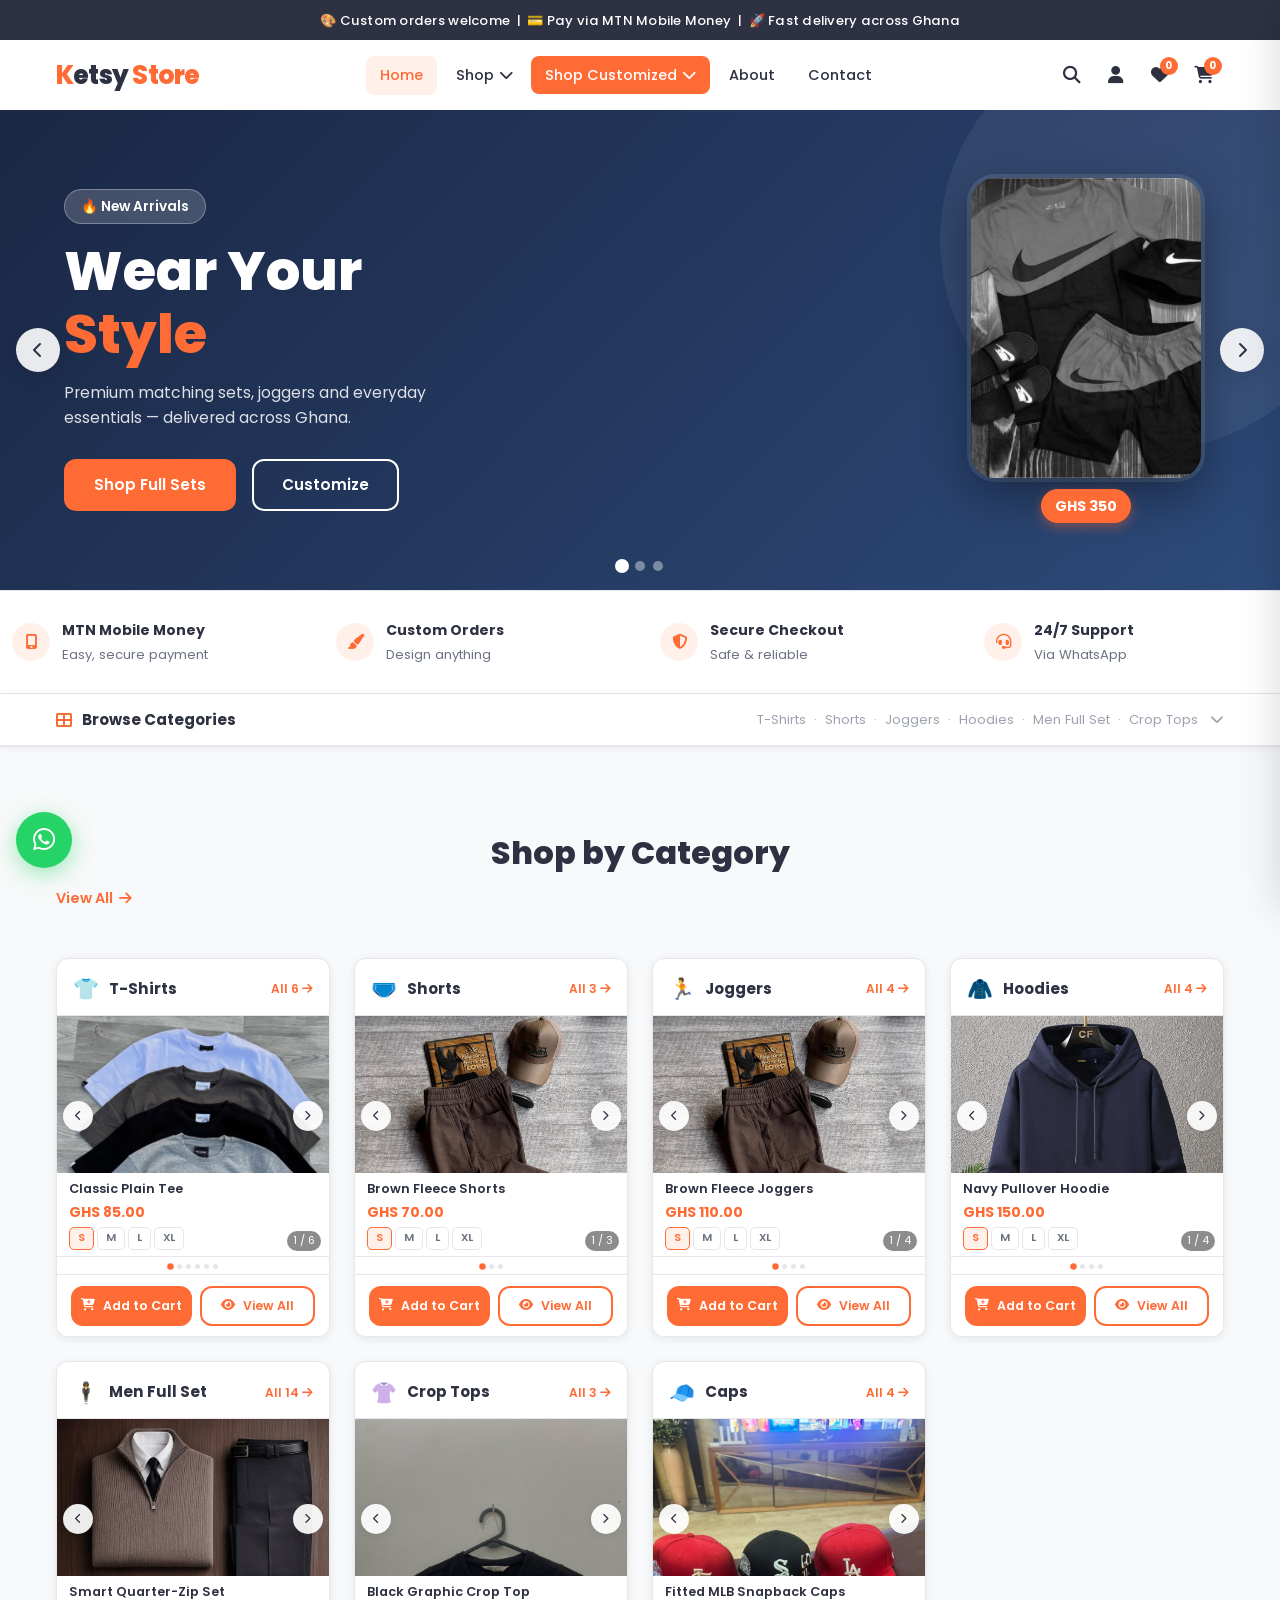
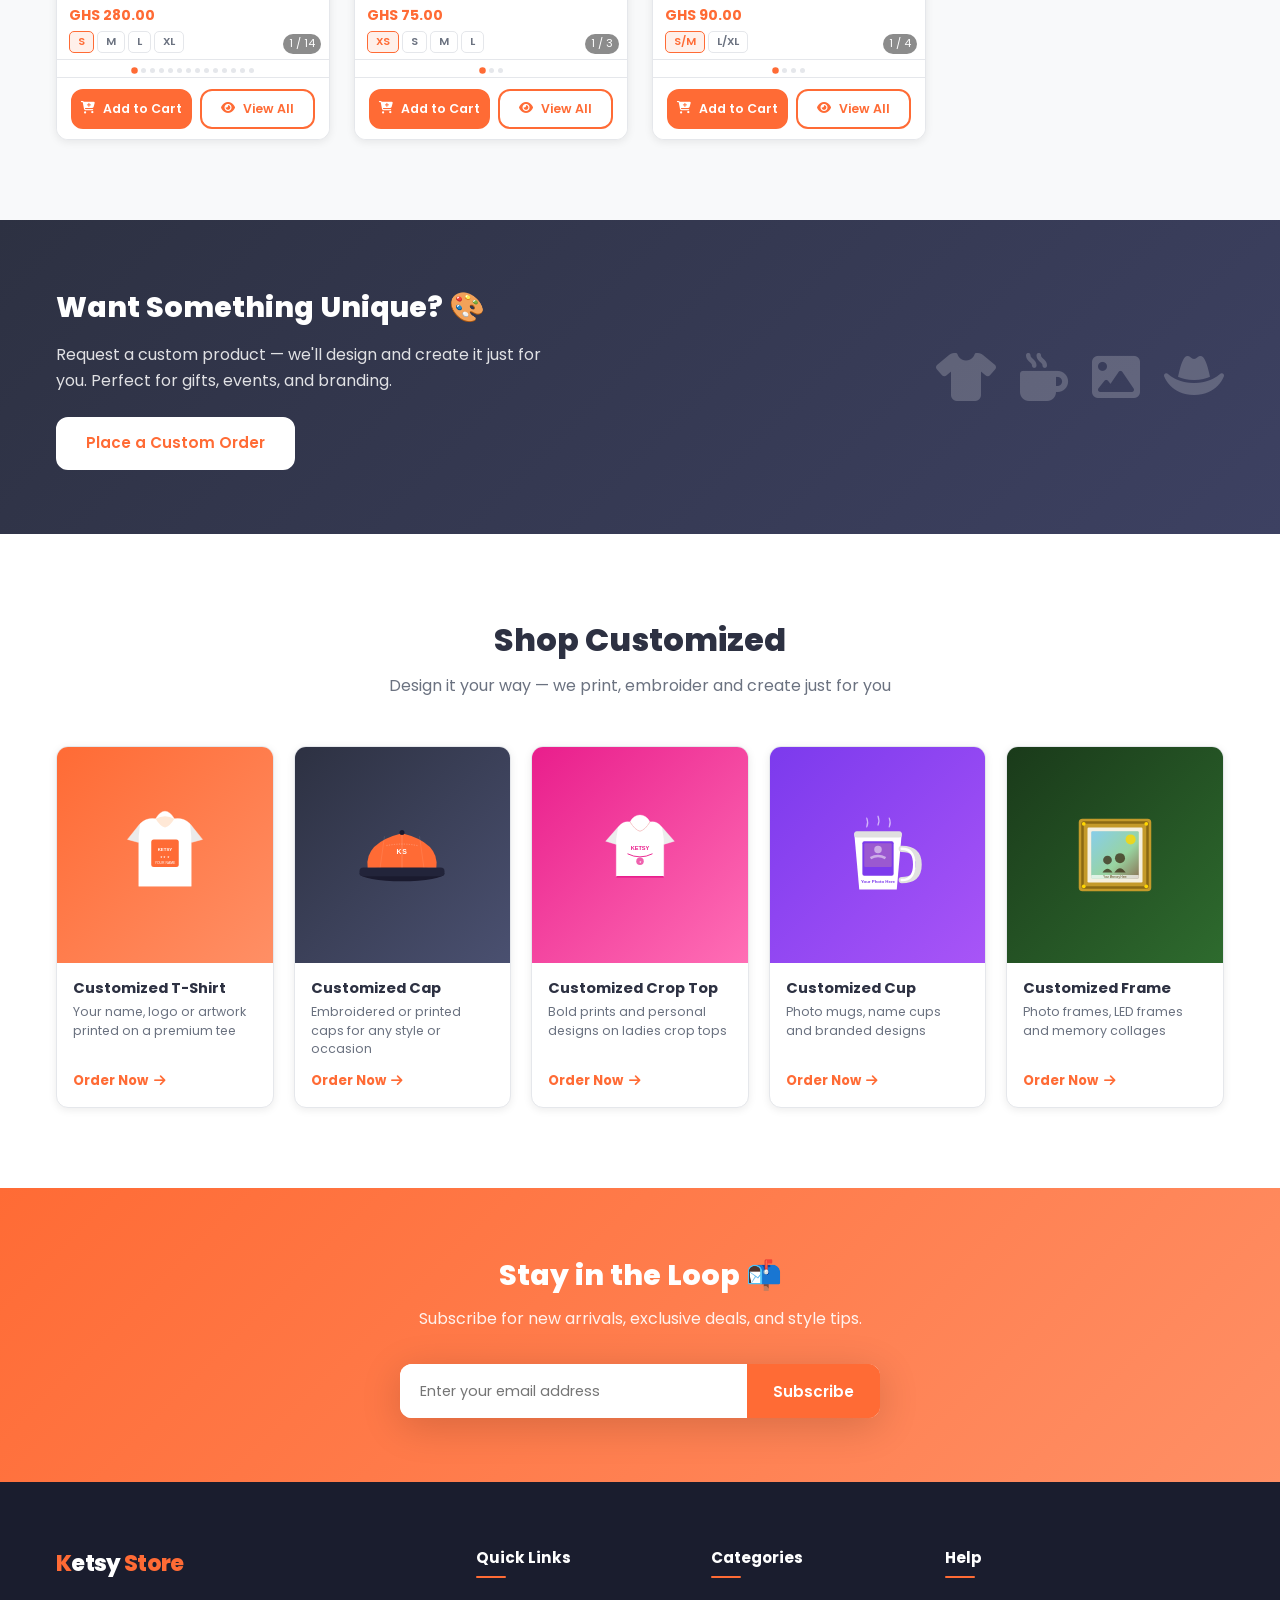
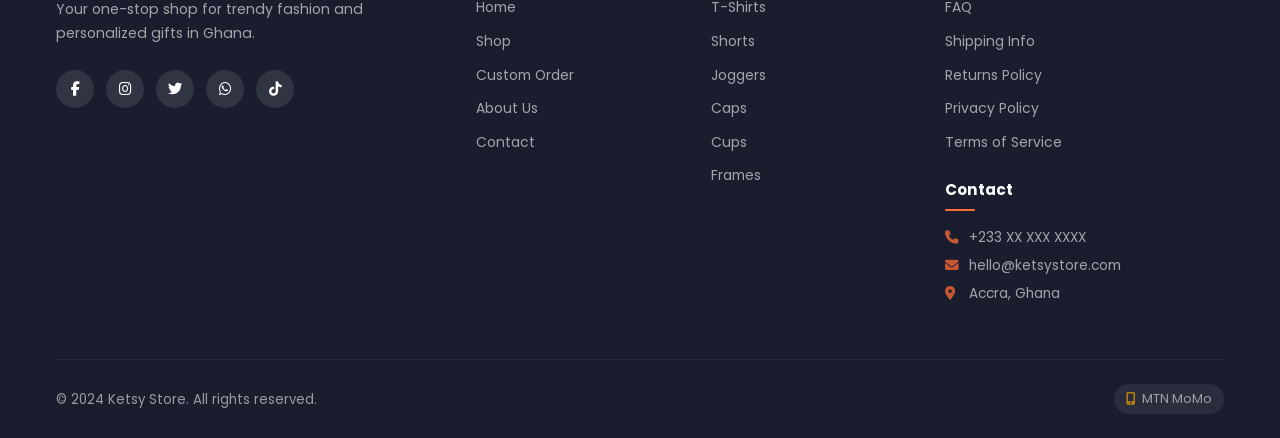
==== index.html @ e9edc2f5 "Update: new hero layout, category swipe showcases, Shop Customized nav, SVG product visuals" ====
<!DOCTYPE html>
<html lang="en">
<head>
  <meta charset="UTF-8" />
  <meta name="viewport" content="width=device-width, initial-scale=1.0, viewport-fit=cover"/>
  <meta name="theme-color" content="#FF6B35"/>
  <title>Ketsy Store – Fashion & Custom Gifts in Ghana</title>
  <meta name="description" content="Shop the latest t-shirts, joggers, shorts, hoodies, caps, cups, ladies crop tops and customized frames. Pay with Mobile Money. Fast delivery across Ghana."/>
  <meta name="keywords" content="Ketsy Store, Ghana fashion, custom t-shirts Ghana, joggers, hoodies, caps, custom mugs, custom frames, mobile money shopping"/>

  <!-- Open Graph / social -->
  <meta property="og:title" content="Ketsy Store – Fashion & Custom Gifts"/>
  <meta property="og:description" content="Trendy fashion and personalized gifts in Ghana. Pay with Mobile Money."/>
  <meta property="og:type" content="website"/>
  <meta property="og:image" content="images/fullset/fullset-9.jpg"/>
  <meta name="twitter:card" content="summary_large_image"/>

  <link rel="icon" type="image/png" href="images/tshirts/tshirt-1.jpg"/>
  <link rel="apple-touch-icon" href="images/tshirts/tshirt-1.jpg"/>

  <link rel="preconnect" href="https://fonts.googleapis.com"/>
  <link rel="preconnect" href="https://fonts.gstatic.com" crossorigin/>
  <link rel="preconnect" href="https://cdnjs.cloudflare.com"/>

  <link rel="stylesheet" href="css/style.css"/>
  <link rel="stylesheet" href="https://cdnjs.cloudflare.com/ajax/libs/font-awesome/6.5.0/css/all.min.css"/>
  <link href="https://fonts.googleapis.com/css2?family=Poppins:wght@300;400;500;600;700;800&display=swap" rel="stylesheet"/>

  <!-- Structured data for SEO -->
  <script type="application/ld+json">
  {
    "@context": "https://schema.org",
    "@type": "Store",
    "name": "Ketsy Store",
    "description": "Fashion & custom gifts in Ghana",
    "paymentAccepted": ["Mobile Money", "MTN MoMo"],
    "areaServed": "Ghana"
  }
  </script>
</head>
<body>

<!-- ===== ANNOUNCEMENT BAR ===== -->
<div class="announcement-bar">🎨 Custom orders welcome &nbsp;|&nbsp; 💳 Pay via MTN Mobile Money &nbsp;|&nbsp; 🚀 Fast delivery across Ghana</div>

<!-- ===== HEADER / NAVBAR ===== -->
<header class="header" id="header">
  <div class="container">
    <a href="index.html" class="logo">
      <span class="logo-k">K</span>etsy <span class="logo-store">Store</span>
    </a>

    <nav class="nav" id="nav">
      <ul class="nav-list">
        <li><a href="index.html" class="nav-link active">Home</a></li>
        <li class="dropdown">
          <a href="shop.html" class="nav-link">Shop <i class="fas fa-chevron-down"></i></a>
          <ul class="dropdown-menu">
            <li><a href="shop.html?cat=tshirts">T-Shirts</a></li>
            <li><a href="shop.html?cat=shorts">Shorts</a></li>
            <li><a href="shop.html?cat=joggers">Joggers</a></li>
            <li><a href="shop.html?cat=hoodies">Hoodies</a></li>
            <li><a href="shop.html?cat=fullset">Men Full Set</a></li>
            <li><a href="shop.html?cat=croptops">Crop Tops</a></li>
          </ul>
        </li>
        <li class="dropdown">
          <a href="custom-order.html" class="nav-link">Shop Customized <i class="fas fa-chevron-down"></i></a>
          <ul class="dropdown-menu">
            <li><a href="custom-order.html?type=tshirt">🎨 Customized T-Shirt</a></li>
            <li><a href="custom-order.html?type=croptop">🎨 Customized Crop Top</a></li>
            <li><a href="custom-order.html?type=cap">🎨 Customized Cap</a></li>
            <li><a href="custom-order.html?type=cup">🎨 Customized Cup</a></li>
            <li><a href="custom-order.html?type=frame">🎨 Customized Frame</a></li>
          </ul>
        </li>
        <li><a href="about.html" class="nav-link">About</a></li>
        <li><a href="contact.html" class="nav-link">Contact</a></li>
      </ul>
    </nav>

    <div class="header-actions">
      <a href="search.html" class="icon-btn" title="Search"><i class="fas fa-search"></i></a>
      <a href="account.html" class="icon-btn" title="Account"><i class="fas fa-user"></i></a>
      <a href="wishlist.html" class="icon-btn" title="Wishlist"><i class="fas fa-heart"></i><span class="badge" id="wishlist-count">0</span></a>
      <button class="icon-btn cart-btn" id="cart-toggle" title="Cart">
        <i class="fas fa-shopping-cart"></i><span class="badge" id="cart-count">0</span>
      </button>
      <button class="hamburger" id="hamburger" aria-label="Toggle menu">
        <span></span><span></span><span></span>
      </button>
    </div>
  </div>
</header>

<!-- ===== CART SIDEBAR ===== -->
<div class="cart-overlay" id="cart-overlay"></div>
<aside class="cart-sidebar" id="cart-sidebar">
  <div class="cart-header">
    <h3><i class="fas fa-shopping-cart"></i> Your Cart</h3>
    <button id="cart-close" class="cart-close"><i class="fas fa-times"></i></button>
  </div>
  <div class="cart-items" id="cart-items">
    <div class="cart-empty"><i class="fas fa-shopping-bag"></i><p>Your cart is empty</p></div>
  </div>
  <div class="cart-footer" id="cart-footer" style="display:none">
    <div class="cart-total">
      <span>Subtotal:</span>
      <span id="cart-total">GHS 0.00</span>
    </div>
    <a href="checkout.html" class="btn btn-primary btn-block">Proceed to Checkout</a>
    <a href="shop.html" class="btn btn-outline btn-block">Continue Shopping</a>
  </div>
</aside>

<!-- ===== HERO SECTION (split-layout carousel) ===== -->
<section class="hero-v2">
  <div class="hero-v2-slides" id="hero-slides">

    <!-- Slide 1: Men's Full Set -->
    <div class="hero-v2-slide active" style="--hero-bg1:#1A2744;--hero-bg2:#2D4A7A;">
      <div class="hero-v2-bg"></div>
      <div class="container hero-v2-inner">
        <div class="hero-v2-text">
          <span class="hero-tag">🔥 New Arrivals</span>
          <h1>Wear Your<br><span>Style</span></h1>
          <p>Premium matching sets, joggers and everyday essentials — delivered across Ghana.</p>
          <div class="hero-btns">
            <a href="shop.html?cat=fullset" class="btn btn-primary">Shop Full Sets</a>
            <a href="custom-order.html" class="btn btn-outline-white">Customize</a>
          </div>
        </div>
        <div class="hero-v2-img-wrap">
          <div class="hero-v2-img-frame">
            <img src="images/fullset/fullset-9.jpg" alt="Nike Sport Set" loading="eager">
          </div>
          <div class="hero-v2-img-badge">GHS 350</div>
        </div>
      </div>
    </div>

    <!-- Slide 2: Ladies Crop Top -->
    <div class="hero-v2-slide" style="--hero-bg1:#6B1A4A;--hero-bg2:#A0275E;">
      <div class="hero-v2-bg"></div>
      <div class="container hero-v2-inner">
        <div class="hero-v2-text">
          <span class="hero-tag">💖 For The Ladies</span>
          <h1>Bold, Bright &amp;<br><span>Beautiful</span></h1>
          <p>Fresh crop tops, vibrant prints — designed to stand out.</p>
          <div class="hero-btns">
            <a href="shop.html?cat=croptops" class="btn btn-primary">Shop Crop Tops</a>
            <a href="custom-order.html?type=croptop" class="btn btn-outline-white">Custom Design</a>
          </div>
        </div>
        <div class="hero-v2-img-wrap">
          <div class="hero-v2-img-frame">
            <img src="images/croptops/croptop-3.jpg" alt="Pink Crop Top" loading="lazy">
          </div>
          <div class="hero-v2-img-badge">GHS 72</div>
        </div>
      </div>
    </div>

    <!-- Slide 3: Hoodie -->
    <div class="hero-v2-slide" style="--hero-bg1:#1A3A1A;--hero-bg2:#2E5E2E;">
      <div class="hero-v2-bg"></div>
      <div class="container hero-v2-inner">
        <div class="hero-v2-text">
          <span class="hero-tag">🧥 Premium Hoodies</span>
          <h1>Hoodies That<br><span>Hit Different</span></h1>
          <p>Premium fleece hoodies — warm, stylish and perfect for every occasion.</p>
          <div class="hero-btns">
            <a href="shop.html?cat=hoodies" class="btn btn-primary">Shop Hoodies</a>
            <a href="shop.html" class="btn btn-outline-white">Browse All</a>
          </div>
        </div>
        <div class="hero-v2-img-wrap">
          <div class="hero-v2-img-frame">
            <img src="images/hoodies/hoodie-1.jpg" alt="Navy Hoodie" loading="lazy">
          </div>
          <div class="hero-v2-img-badge">GHS 150</div>
        </div>
      </div>
    </div>

  </div>

  <button class="hero-arrow prev" id="hero-prev" aria-label="Previous slide"><i class="fas fa-chevron-left"></i></button>
  <button class="hero-arrow next" id="hero-next" aria-label="Next slide"><i class="fas fa-chevron-right"></i></button>
  <div class="hero-dots" id="hero-dots">
    <span class="dot active" data-slide="0"></span>
    <span class="dot" data-slide="1"></span>
    <span class="dot" data-slide="2"></span>
  </div>
</section>

<!-- ===== TRUST / SHIPPING BADGES ===== -->
<section class="trust-row">
  <div class="trust-item">
    <i class="fas fa-mobile-alt"></i>
    <div><strong>MTN Mobile Money</strong>Easy, secure payment</div>
  </div>
  <div class="trust-item">
    <i class="fas fa-paint-brush"></i>
    <div><strong>Custom Orders</strong>Design anything</div>
  </div>
  <div class="trust-item">
    <i class="fas fa-shield-alt"></i>
    <div><strong>Secure Checkout</strong>Safe &amp; reliable</div>
  </div>
  <div class="trust-item">
    <i class="fas fa-headset"></i>
    <div><strong>24/7 Support</strong>Via WhatsApp</div>
  </div>
</section>

<!-- ===== CATEGORIES EXPAND/COLLAPSE ===== -->
<div class="categories-bar">
  <div class="container">
    <button class="categories-toggle" id="categories-toggle" aria-expanded="false" aria-controls="categories-panel">
      <span class="categories-toggle-left">
        <i class="fas fa-th-large"></i>
        Browse Categories
      </span>
      <span class="categories-toggle-right">
        <span class="cat-preview">T-Shirts &nbsp;·&nbsp; Shorts &nbsp;·&nbsp; Joggers &nbsp;·&nbsp; Hoodies &nbsp;·&nbsp; Men Full Set &nbsp;·&nbsp; Crop Tops</span>
        <i class="fas fa-chevron-down categories-chevron"></i>
      </span>
    </button>
  </div>
  <div class="categories-panel" id="categories-panel">
    <div class="container">
      <div class="categories-grid-new">
        <a href="shop.html?cat=tshirts" class="category-card-new">
          <div class="category-icon-new" style="background:#FFE5D9"><i class="fas fa-tshirt" style="color:#FF6B35"></i></div>
          <span>T-Shirts</span>
        </a>
        <a href="shop.html?cat=shorts" class="category-card-new">
          <div class="category-icon-new" style="background:#D9FFE5"><i class="fas fa-socks" style="color:#00B050"></i></div>
          <span>Shorts</span>
        </a>
        <a href="shop.html?cat=joggers" class="category-card-new">
          <div class="category-icon-new" style="background:#D9F0FF"><i class="fas fa-running" style="color:#0096D6"></i></div>
          <span>Joggers</span>
        </a>
        <a href="shop.html?cat=croptops" class="category-card-new">
          <div class="category-icon-new" style="background:#FFD9EC"><i class="fas fa-female" style="color:#E91E8C"></i></div>
          <span>Crop Tops</span>
        </a>
        <a href="shop.html?cat=hoodies" class="category-card-new">
          <div class="category-icon-new" style="background:#D9F0FF"><i class="fas fa-user-circle" style="color:#0096D6"></i></div>
          <span>Hoodies</span>
        </a>
        <a href="shop.html?cat=fullset" class="category-card-new">
          <div class="category-icon-new" style="background:#FFF0D9"><i class="fas fa-layer-group" style="color:#D97706"></i></div>
          <span>Men Full Set</span>
        </a>
        <!-- Customized Items (expandable) -->
        <div class="category-card-new category-card-custom" id="custom-items-trigger">
          <div class="category-icon-new" style="background:#FFF3D9"><i class="fas fa-paint-brush" style="color:#F4A800"></i></div>
          <span>Customized Items <i class="fas fa-chevron-down" id="custom-chevron" style="font-size:.65rem;margin-left:.3rem;transition:transform .3s"></i></span>
        </div>
      </div>
      <!-- Sub-items for Customized Items -->
      <div class="custom-subitems" id="custom-subitems">
        <a href="custom-order.html?type=tshirt" class="custom-subitem">
          <div class="subitem-icon" style="background:#FFE5D9"><i class="fas fa-tshirt" style="color:#FF6B35"></i></div>
          <span>Custom Tee</span>
        </a>
        <a href="custom-order.html?type=cap" class="custom-subitem">
          <div class="subitem-icon" style="background:#FFF3D9"><i class="fas fa-hat-cowboy" style="color:#F4A800"></i></div>
          <span>Custom Cap</span>
        </a>
        <a href="custom-order.html?type=cup" class="custom-subitem">
          <div class="subitem-icon" style="background:#F3D9FF"><i class="fas fa-mug-hot" style="color:#9B59B6"></i></div>
          <span>Custom Cup</span>
        </a>
        <a href="custom-order.html?type=frame" class="custom-subitem">
          <div class="subitem-icon" style="background:#D9FFF3"><i class="fas fa-image" style="color:#00C896"></i></div>
          <span>Custom Frame</span>
        </a>
        <a href="custom-order.html?type=croptop" class="custom-subitem">
          <div class="subitem-icon" style="background:#FFD9EC"><i class="fas fa-female" style="color:#E91E8C"></i></div>
          <span>Custom Crop Top</span>
        </a>
      </div>
    </div>
  </div>
</div>

<!-- ===== CATEGORY SHOWCASES ===== -->
<section class="section showcase-section" style="background:#f8f9fa">
  <div class="container">
    <div class="section-header">
      <h2>Shop by Category</h2>
      <a href="shop.html" class="view-all">View All <i class="fas fa-arrow-right"></i></a>
    </div>
    <div class="showcase-grid" id="showcase-grid">
      <!-- Dynamically filled by JS via renderAllShowcases() -->
    </div>
  </div>
</section>

<!-- ===== CUSTOM ORDER BANNER ===== -->
<section class="custom-banner">
  <div class="container">
    <div class="custom-banner-content">
      <div>
        <h2>Want Something Unique? 🎨</h2>
        <p>Request a custom product — we'll design and create it just for you. Perfect for gifts, events, and branding.</p>
        <a href="custom-order.html" class="btn btn-white">Place a Custom Order</a>
      </div>
      <div class="custom-banner-icons">
        <i class="fas fa-tshirt"></i>
        <i class="fas fa-mug-hot"></i>
        <i class="fas fa-image"></i>
        <i class="fas fa-hat-cowboy"></i>
      </div>
    </div>
  </div>
</section>

<!-- ===== CUSTOMIZED SECTION ===== -->
<section class="section customized-section">
  <div class="container">
    <div class="section-header">
      <h2>Shop Customized</h2>
      <p>Design it your way — we print, embroider and create just for you</p>
    </div>
    <div class="customized-grid">

      <!-- Customized T-Shirt -->
      <a href="custom-order.html?type=tshirt" class="customized-card">
        <div class="customized-img" style="background:linear-gradient(135deg,#FF6B35 0%,#FF8F65 100%)">
          <!-- SVG T-shirt mockup with custom print -->
          <svg viewBox="0 0 160 160" xmlns="http://www.w3.org/2000/svg" class="custom-product-svg">
            <!-- T-shirt body -->
            <path d="M40 30 L20 55 L38 60 L38 130 L122 130 L122 60 L140 55 L120 30 Q110 20 95 22 Q88 10 80 10 Q72 10 65 22 Q50 20 40 30Z"
                  fill="#fff" stroke="rgba(255,255,255,0.4)" stroke-width="1.5"/>
            <!-- Sleeve shading -->
            <path d="M40 30 L20 55 L38 60 L38 50Z" fill="rgba(0,0,0,0.08)"/>
            <path d="M120 30 L140 55 L122 60 L122 50Z" fill="rgba(0,0,0,0.08)"/>
            <!-- Custom print design on chest -->
            <rect x="58" y="55" width="44" height="44" rx="4" fill="#FF6B35"/>
            <text x="80" y="73" text-anchor="middle" font-family="Arial,sans-serif" font-size="7" font-weight="bold" fill="white">KETSY</text>
            <text x="80" y="84" text-anchor="middle" font-family="Arial,sans-serif" font-size="5" fill="white">★ ★ ★</text>
            <text x="80" y="94" text-anchor="middle" font-family="Arial,sans-serif" font-size="5.5" fill="white">YOUR NAME</text>
            <!-- Collar -->
            <path d="M65 22 Q72 34 80 36 Q88 34 95 22 Q88 18 80 18 Q72 18 65 22Z" fill="#ffe8d6"/>
          </svg>
          <div class="customized-overlay"><i class="fas fa-paint-brush"></i> Customize</div>
        </div>
        <div class="customized-info">
          <h4>Customized T-Shirt</h4>
          <p>Your name, logo or artwork printed on a premium tee</p>
          <span class="customized-cta">Order Now <i class="fas fa-arrow-right"></i></span>
        </div>
      </a>

      <!-- Customized Cap -->
      <a href="custom-order.html?type=cap" class="customized-card">
        <div class="customized-img" style="background:linear-gradient(135deg,#2D3142 0%,#4A5070 100%)">
          <svg viewBox="0 0 160 160" xmlns="http://www.w3.org/2000/svg" class="custom-product-svg">
            <!-- Brim -->
            <ellipse cx="80" cy="110" rx="68" ry="12" fill="#1a1a2e"/>
            <rect x="12" y="100" width="136" height="14" rx="6" fill="#22243a"/>
            <!-- Cap body -->
            <path d="M25 100 Q20 60 80 45 Q140 60 135 100Z" fill="#FF6B35"/>
            <!-- Panel seam lines -->
            <line x1="80" y1="45" x2="80" y2="100" stroke="rgba(255,255,255,0.25)" stroke-width="1"/>
            <line x1="52" y1="50" x2="45" y2="100" stroke="rgba(255,255,255,0.15)" stroke-width="1"/>
            <line x1="108" y1="50" x2="115" y2="100" stroke="rgba(255,255,255,0.15)" stroke-width="1"/>
            <!-- Embroidery on front panel -->
            <text x="80" y="78" text-anchor="middle" font-family="Arial,sans-serif" font-size="11" font-weight="bold" fill="white" letter-spacing="1">KS</text>
            <circle cx="80" cy="44" r="4" fill="#1a1a2e"/>
            <!-- Stitch detail -->
            <path d="M55 65 Q80 60 105 65" stroke="rgba(255,255,255,0.4)" stroke-width="1" fill="none" stroke-dasharray="2,2"/>
          </svg>
          <div class="customized-overlay"><i class="fas fa-paint-brush"></i> Customize</div>
        </div>
        <div class="customized-info">
          <h4>Customized Cap</h4>
          <p>Embroidered or printed caps for any style or occasion</p>
          <span class="customized-cta">Order Now <i class="fas fa-arrow-right"></i></span>
        </div>
      </a>

      <!-- Customized Crop Top -->
      <a href="custom-order.html?type=croptop" class="customized-card">
        <div class="customized-img" style="background:linear-gradient(135deg,#E91E8C 0%,#FF6EB5 100%)">
          <svg viewBox="0 0 160 160" xmlns="http://www.w3.org/2000/svg" class="custom-product-svg">
            <!-- Crop top body (shorter) -->
            <path d="M45 35 L25 58 L42 63 L42 115 L118 115 L118 63 L135 58 L115 35 Q107 25 96 27 Q90 16 80 16 Q70 16 64 27 Q53 25 45 35Z"
                  fill="#fff" stroke="rgba(255,255,255,0.3)" stroke-width="1.5"/>
            <!-- Sleeve shading -->
            <path d="M45 35 L25 58 L42 63 L42 54Z" fill="rgba(0,0,0,0.07)"/>
            <path d="M115 35 L135 58 L118 63 L118 54Z" fill="rgba(0,0,0,0.07)"/>
            <!-- Crop hemline detail -->
            <line x1="42" y1="115" x2="118" y2="115" stroke="#E91E8C" stroke-width="2.5"/>
            <!-- Design on chest -->
            <text x="80" y="72" text-anchor="middle" font-family="Arial,sans-serif" font-size="9" font-weight="bold" fill="#E91E8C">KETSY</text>
            <path d="M60 78 Q80 88 100 78" stroke="#E91E8C" stroke-width="1.5" fill="none"/>
            <circle cx="80" cy="90" r="6" fill="#E91E8C" opacity="0.7"/>
            <text x="80" y="93" text-anchor="middle" font-family="Arial,sans-serif" font-size="5" fill="white">★</text>
            <!-- V-neck collar -->
            <path d="M64 27 Q72 40 80 42 Q88 40 96 27" fill="none" stroke="#f5c5c5" stroke-width="1.5"/>
          </svg>
          <div class="customized-overlay"><i class="fas fa-paint-brush"></i> Customize</div>
        </div>
        <div class="customized-info">
          <h4>Customized Crop Top</h4>
          <p>Bold prints and personal designs on ladies crop tops</p>
          <span class="customized-cta">Order Now <i class="fas fa-arrow-right"></i></span>
        </div>
      </a>

      <!-- Customized Cup/Mug -->
      <a href="custom-order.html?type=cup" class="customized-card">
        <div class="customized-img" style="background:linear-gradient(135deg,#7C3AED 0%,#A855F7 100%)">
          <svg viewBox="0 0 160 160" xmlns="http://www.w3.org/2000/svg" class="custom-product-svg">
            <!-- Mug body -->
            <path d="M42 45 L50 135 L110 135 L118 45Z" fill="#fff" rx="4"/>
            <rect x="42" y="42" width="76" height="10" rx="4" fill="#e0e0e0"/>
            <!-- Handle -->
            <path d="M118 70 Q145 70 145 95 Q145 120 118 120" stroke="#e0e0e0" stroke-width="10" fill="none" stroke-linecap="round"/>
            <path d="M118 70 Q138 70 138 95 Q138 120 118 120" stroke="#fff" stroke-width="4" fill="none" stroke-linecap="round"/>
            <!-- Photo/design on mug face -->
            <rect x="55" y="58" width="50" height="55" rx="3" fill="#7C3AED"/>
            <!-- Photo frame effect -->
            <rect x="58" y="61" width="44" height="38" rx="2" fill="#9B59D0"/>
            <!-- Person silhouette in photo -->
            <circle cx="80" cy="71" r="6" fill="rgba(255,255,255,0.5)"/>
            <path d="M68 85 Q80 78 92 85" stroke="rgba(255,255,255,0.5)" stroke-width="4" fill="none"/>
            <!-- Text below photo -->
            <text x="80" y="124" text-anchor="middle" font-family="Arial,sans-serif" font-size="7" font-weight="bold" fill="#7C3AED">Your Photo Here</text>
            <!-- Steam -->
            <path d="M62 35 Q65 28 62 21" stroke="rgba(255,255,255,0.6)" stroke-width="2" fill="none" stroke-linecap="round"/>
            <path d="M80 32 Q83 25 80 18" stroke="rgba(255,255,255,0.6)" stroke-width="2" fill="none" stroke-linecap="round"/>
            <path d="M98 35 Q101 28 98 21" stroke="rgba(255,255,255,0.6)" stroke-width="2" fill="none" stroke-linecap="round"/>
          </svg>
          <div class="customized-overlay"><i class="fas fa-paint-brush"></i> Customize</div>
        </div>
        <div class="customized-info">
          <h4>Customized Cup</h4>
          <p>Photo mugs, name cups and branded designs</p>
          <span class="customized-cta">Order Now <i class="fas fa-arrow-right"></i></span>
        </div>
      </a>

      <!-- Customized Frame -->
      <a href="custom-order.html?type=frame" class="customized-card">
        <div class="customized-img" style="background:linear-gradient(135deg,#1A3A1A 0%,#2E6B2E 100%)">
          <svg viewBox="0 0 160 160" xmlns="http://www.w3.org/2000/svg" class="custom-product-svg">
            <!-- Outer frame -->
            <rect x="22" y="22" width="116" height="116" rx="6" fill="#C49A2A"/>
            <!-- Frame border detail -->
            <rect x="26" y="26" width="108" height="108" rx="4" fill="#8B6914"/>
            <rect x="30" y="30" width="100" height="100" rx="3" fill="#C49A2A"/>
            <!-- Inner mat -->
            <rect x="36" y="36" width="88" height="88" rx="2" fill="#f5f0e0"/>
            <!-- Photo area -->
            <rect x="42" y="42" width="76" height="76" rx="2" fill="#e8dfc8"/>
            <!-- Photo content: couple/memory scene -->
            <rect x="42" y="42" width="76" height="76" rx="2" fill="url(#photoGrad)"/>
            <defs>
              <linearGradient id="photoGrad" x1="0" y1="0" x2="1" y2="1">
                <stop offset="0%" stop-color="#87CEEB"/>
                <stop offset="60%" stop-color="#98D4A0"/>
                <stop offset="100%" stop-color="#8B7355"/>
              </linearGradient>
            </defs>
            <!-- Sun -->
            <circle cx="105" cy="55" r="8" fill="#FFD700" opacity="0.8"/>
            <!-- Two people silhouettes -->
            <circle cx="68" cy="88" r="7" fill="rgba(50,30,10,0.7)"/>
            <path d="M60 108 Q68 96 76 108" fill="rgba(50,30,10,0.7)"/>
            <circle cx="88" cy="85" r="8" fill="rgba(50,30,10,0.7)"/>
            <path d="M79 108 Q88 94 97 108" fill="rgba(50,30,10,0.7)"/>
            <!-- Caption text area -->
            <rect x="42" y="112" width="76" height="6" rx="1" fill="rgba(255,255,255,0.7)"/>
            <text x="80" y="117" text-anchor="middle" font-family="Arial,sans-serif" font-size="4.5" fill="#5C4213">Your Memory Here</text>
            <!-- Corner ornaments on frame -->
            <circle cx="30" cy="30" r="3" fill="#FFD700"/>
            <circle cx="130" cy="30" r="3" fill="#FFD700"/>
            <circle cx="30" cy="130" r="3" fill="#FFD700"/>
            <circle cx="130" cy="130" r="3" fill="#FFD700"/>
          </svg>
          <div class="customized-overlay"><i class="fas fa-paint-brush"></i> Customize</div>
        </div>
        <div class="customized-info">
          <h4>Customized Frame</h4>
          <p>Photo frames, LED frames and memory collages</p>
          <span class="customized-cta">Order Now <i class="fas fa-arrow-right"></i></span>
        </div>
      </a>

    </div>
  </div>
</section>

<!-- ===== NEWSLETTER ===== -->
<section class="newsletter-section">
  <div class="container">
    <h2>Stay in the Loop 📬</h2>
    <p>Subscribe for new arrivals, exclusive deals, and style tips.</p>
    <form class="newsletter-form" id="newsletter-form">
      <input type="email" placeholder="Enter your email address" required/>
      <button type="submit" class="btn btn-primary">Subscribe</button>
    </form>
  </div>
</section>

<!-- ===== FOOTER ===== -->
<footer class="footer">
  <div class="container">
    <div class="footer-grid">
      <div class="footer-brand">
        <a href="index.html" class="logo footer-logo">
          <span class="logo-k">K</span>etsy <span class="logo-store">Store</span>
        </a>
        <p>Your one-stop shop for trendy fashion and personalized gifts in Ghana.</p>
        <div class="social-links">
          <a href="#" class="social-link" aria-label="Facebook"><i class="fab fa-facebook-f"></i></a>
          <a href="#" class="social-link" aria-label="Instagram"><i class="fab fa-instagram"></i></a>
          <a href="#" class="social-link" aria-label="Twitter"><i class="fab fa-twitter"></i></a>
          <a href="#" class="social-link" aria-label="WhatsApp"><i class="fab fa-whatsapp"></i></a>
          <a href="#" class="social-link" aria-label="TikTok"><i class="fab fa-tiktok"></i></a>
        </div>
      </div>
      <div class="footer-col">
        <h4>Quick Links</h4>
        <ul>
          <li><a href="index.html">Home</a></li>
          <li><a href="shop.html">Shop</a></li>
          <li><a href="custom-order.html">Custom Order</a></li>
          <li><a href="about.html">About Us</a></li>
          <li><a href="contact.html">Contact</a></li>
        </ul>
      </div>
      <div class="footer-col">
        <h4>Categories</h4>
        <ul>
          <li><a href="shop.html?cat=tshirts">T-Shirts</a></li>
          <li><a href="shop.html?cat=shorts">Shorts</a></li>
          <li><a href="shop.html?cat=joggers">Joggers</a></li>
          <li><a href="shop.html?cat=caps">Caps</a></li>
          <li><a href="shop.html?cat=cups">Cups</a></li>
          <li><a href="shop.html?cat=frames">Frames</a></li>
        </ul>
      </div>
      <div class="footer-col">
        <h4>Help</h4>
        <ul>
          <li><a href="faq.html">FAQ</a></li>
          <li><a href="shipping.html">Shipping Info</a></li>
          <li><a href="returns.html">Returns Policy</a></li>
          <li><a href="privacy.html">Privacy Policy</a></li>
          <li><a href="terms.html">Terms of Service</a></li>
        </ul>
        <h4 style="margin-top:1.5rem">Contact</h4>
        <p><i class="fas fa-phone"></i> +233 XX XXX XXXX</p>
        <p><i class="fas fa-envelope"></i> hello@ketsystore.com</p>
        <p><i class="fas fa-map-marker-alt"></i> Accra, Ghana</p>
      </div>
    </div>
    <div class="footer-bottom">
      <p>&copy; 2024 Ketsy Store. All rights reserved.</p>
      <div class="payment-badges">
        <span class="payment-badge"><i class="fas fa-mobile-alt"></i> MTN MoMo</span>
        
      </div>
    </div>
  </div>
</footer>

<!-- ===== BACK TO TOP ===== -->
<button class="back-to-top" id="back-to-top" aria-label="Back to top">
  <i class="fas fa-chevron-up"></i>
</button>

<!-- ===== WHATSAPP FLOAT ===== -->
<a href="https://wa.me/233000000000?text=Hi%20Ketsy%20Store%2C%20I%27d%20like%20to%20order%20something."
   class="whatsapp-float" target="_blank" rel="noopener" aria-label="Chat on WhatsApp">
  <i class="fab fa-whatsapp"></i>
  <span class="wa-label">Chat with us</span>
</a>

<script src="js/products.js"></script>
<script src="js/cart.js"></script>
<script src="js/main.js"></script>
<script src="js/hero.js"></script>
</body>
</html>
---- css/style.css ----
/* ===================================================
   KETSY STORE – Main Stylesheet
   =================================================== */

/* --- CSS Variables --- */
:root {
  --primary: #FF6B35;
  --primary-dark: #e85a25;
  --primary-light: #FF8F65;
  --secondary: #2D3142;
  --accent: #F7C59F;
  --success: #00C896;
  --warning: #F4A800;
  --danger: #E91E8C;
  --text: #2D3142;
  --text-light: #6B7280;
  --text-muted: #9CA3AF;
  --bg: #FFFFFF;
  --bg-light: #F8F9FA;
  --bg-dark: #1A1D2E;
  --border: #E5E7EB;
  --border-radius: 12px;
  --border-radius-sm: 8px;
  --border-radius-lg: 20px;
  --shadow-sm: 0 2px 8px rgba(0,0,0,0.08);
  --shadow: 0 4px 20px rgba(0,0,0,0.12);
  --shadow-lg: 0 8px 40px rgba(0,0,0,0.16);
  --transition: all 0.3s ease;
  --font: 'Poppins', sans-serif;
}

/* --- Reset & Base --- */
*, *::before, *::after { box-sizing: border-box; margin: 0; padding: 0; }

html { scroll-behavior: smooth; }

body {
  font-family: var(--font);
  color: var(--text);
  background: var(--bg);
  line-height: 1.6;
  overflow-x: hidden;
}

a { text-decoration: none; color: inherit; transition: var(--transition); }

img { max-width: 100%; display: block; }

ul { list-style: none; }

input, textarea, select, button { font-family: var(--font); }

/* --- Container --- */
.container {
  max-width: 1200px;
  margin: 0 auto;
  padding: 0 1.5rem;
}

/* --- Buttons --- */
.btn {
  display: inline-flex;
  align-items: center;
  justify-content: center;
  gap: 0.5rem;
  padding: 0.75rem 1.75rem;
  border-radius: var(--border-radius);
  font-size: 0.95rem;
  font-weight: 600;
  cursor: pointer;
  border: 2px solid transparent;
  transition: var(--transition);
  white-space: nowrap;
}

.btn-primary {
  background: var(--primary);
  color: #fff;
  border-color: var(--primary);
}
.btn-primary:hover { background: var(--primary-dark); border-color: var(--primary-dark); transform: translateY(-2px); box-shadow: 0 6px 20px rgba(255,107,53,0.35); }

.btn-outline {
  background: transparent;
  color: var(--primary);
  border-color: var(--primary);
}
.btn-outline:hover { background: var(--primary); color: #fff; }

.btn-outline-white {
  background: transparent;
  color: #fff;
  border-color: #fff;
}
.btn-outline-white:hover { background: #fff; color: var(--primary); }

.btn-white {
  background: #fff;
  color: var(--primary);
  border-color: #fff;
}
.btn-white:hover { background: transparent; color: #fff; border-color: #fff; }

.btn-secondary {
  background: var(--secondary);
  color: #fff;
  border-color: var(--secondary);
}
.btn-secondary:hover { background: #3d4162; }

.btn-block { width: 100%; text-align: center; }

.btn-sm { padding: 0.5rem 1rem; font-size: 0.85rem; }

/* --- Announcement Bar --- */
.announcement-bar {
  background: var(--secondary);
  color: #fff;
  text-align: center;
  padding: 0.6rem 1rem;
  font-size: 0.82rem;
  font-weight: 500;
  letter-spacing: 0.02em;
}

/* --- Header --- */
.header {
  position: sticky;
  top: 0;
  z-index: 1000;
  background: #fff;
  box-shadow: var(--shadow-sm);
  transition: var(--transition);
}

.header .container {
  display: flex;
  align-items: center;
  justify-content: space-between;
  gap: 1rem;
  height: 70px;
}

/* Logo */
.logo {
  font-size: 1.6rem;
  font-weight: 800;
  color: var(--secondary);
  letter-spacing: -0.03em;
}
.logo-k { color: var(--primary); }
.logo-store { color: var(--primary); }
.footer-logo { font-size: 1.4rem; }

/* Nav */
.nav-list {
  display: flex;
  align-items: center;
  gap: 0.25rem;
}

.nav-link {
  display: flex;
  align-items: center;
  gap: 0.3rem;
  padding: 0.5rem 0.9rem;
  border-radius: var(--border-radius-sm);
  font-size: 0.9rem;
  font-weight: 500;
  color: var(--text);
}
.nav-link:hover, .nav-link.active { color: var(--primary); background: #FFF0EA; }

/* Dropdown */
.dropdown { position: relative; }

.dropdown-menu {
  position: absolute;
  top: calc(100% + 8px);
  left: 0;
  background: #fff;
  border-radius: var(--border-radius);
  box-shadow: var(--shadow);
  min-width: 200px;
  padding: 0.5rem 0;
  opacity: 0;
  visibility: hidden;
  transform: translateY(-10px);
  transition: var(--transition);
  z-index: 100;
  border: 1px solid var(--border);
}
.dropdown:hover .dropdown-menu {
  opacity: 1;
  visibility: visible;
  transform: translateY(0);
}
.dropdown-menu li a {
  display: block;
  padding: 0.6rem 1.2rem;
  font-size: 0.88rem;
  color: var(--text);
}
.dropdown-menu li a:hover { background: #FFF0EA; color: var(--primary); padding-left: 1.5rem; }

/* Header Actions */
.header-actions {
  display: flex;
  align-items: center;
  gap: 0.25rem;
}

.icon-btn {
  position: relative;
  width: 40px;
  height: 40px;
  display: flex;
  align-items: center;
  justify-content: center;
  border-radius: 50%;
  background: transparent;
  border: none;
  color: var(--text);
  font-size: 1.1rem;
  cursor: pointer;
  transition: var(--transition);
}
.icon-btn:hover { background: #FFF0EA; color: var(--primary); }

.badge {
  position: absolute;
  top: 2px;
  right: 2px;
  background: var(--primary);
  color: #fff;
  font-size: 0.65rem;
  font-weight: 700;
  min-width: 18px;
  height: 18px;
  border-radius: 9px;
  display: flex;
  align-items: center;
  justify-content: center;
  padding: 0 4px;
  line-height: 1;
}
.badge:empty, .badge[data-count="0"] { display: none; }

/* Hamburger */
.hamburger {
  display: none;
  flex-direction: column;
  gap: 5px;
  width: 36px;
  height: 36px;
  background: none;
  border: none;
  cursor: pointer;
  padding: 6px;
  border-radius: var(--border-radius-sm);
}
.hamburger span {
  display: block;
  height: 2px;
  background: var(--text);
  border-radius: 2px;
  transition: var(--transition);
}
.hamburger.active span:nth-child(1) { transform: rotate(45deg) translate(5px,5px); }
.hamburger.active span:nth-child(2) { opacity: 0; }
.hamburger.active span:nth-child(3) { transform: rotate(-45deg) translate(5px,-5px); }

/* ===== CART SIDEBAR ===== */
.cart-overlay {
  position: fixed;
  inset: 0;
  background: rgba(0,0,0,0.5);
  z-index: 1998;
  opacity: 0;
  visibility: hidden;
  transition: var(--transition);
}
.cart-overlay.active { opacity: 1; visibility: visible; }

.cart-sidebar {
  position: fixed;
  top: 0;
  right: 0;
  width: 380px;
  max-width: 100vw;
  height: 100vh;
  background: #fff;
  box-shadow: var(--shadow-lg);
  z-index: 1999;
  display: flex;
  flex-direction: column;
  transform: translateX(100%);
  transition: transform 0.35s cubic-bezier(.4,0,.2,1);
}
.cart-sidebar.open { transform: translateX(0); }

.cart-header {
  display: flex;
  align-items: center;
  justify-content: space-between;
  padding: 1.25rem 1.5rem;
  border-bottom: 1px solid var(--border);
}
.cart-header h3 { font-size: 1.1rem; font-weight: 700; }

.cart-close {
  width: 36px; height: 36px;
  border: none; background: var(--bg-light);
  border-radius: 50%; cursor: pointer;
  display: flex; align-items: center; justify-content: center;
  font-size: 1rem; transition: var(--transition);
}
.cart-close:hover { background: #FFE5D9; color: var(--primary); }

.cart-items {
  flex: 1;
  overflow-y: auto;
  padding: 1rem 1.5rem;
}

.cart-empty {
  display: flex;
  flex-direction: column;
  align-items: center;
  justify-content: center;
  gap: 1rem;
  height: 100%;
  color: var(--text-muted);
  font-size: 0.95rem;
}
.cart-empty i { font-size: 3rem; }

.cart-item {
  display: flex;
  gap: 1rem;
  padding: 1rem 0;
  border-bottom: 1px solid var(--border);
}
.cart-item-img {
  width: 70px; height: 70px;
  border-radius: var(--border-radius-sm);
  background: var(--bg-light);
  display: flex; align-items: center; justify-content: center;
  font-size: 2rem;
  flex-shrink: 0;
}
.cart-item-info { flex: 1; }
.cart-item-name { font-size: 0.88rem; font-weight: 600; margin-bottom: 0.25rem; }
.cart-item-variant { font-size: 0.78rem; color: var(--text-light); margin-bottom: 0.5rem; }
.cart-item-actions { display: flex; align-items: center; gap: 0.75rem; }
.qty-btn {
  width: 28px; height: 28px;
  border: 1px solid var(--border);
  background: #fff; border-radius: 6px;
  cursor: pointer; font-size: 1rem;
  display: flex; align-items: center; justify-content: center;
  transition: var(--transition);
}
.qty-btn:hover { background: var(--primary); color: #fff; border-color: var(--primary); }
.qty-value { font-size: 0.9rem; font-weight: 600; min-width: 20px; text-align: center; }
.cart-item-price { font-weight: 700; color: var(--primary); font-size: 0.95rem; }
.remove-item { background: none; border: none; color: var(--text-muted); cursor: pointer; font-size: 0.85rem; transition: var(--transition); }
.remove-item:hover { color: var(--danger); }

.cart-footer { padding: 1.25rem 1.5rem; border-top: 1px solid var(--border); display: flex; flex-direction: column; gap: 0.75rem; }
.cart-total { display: flex; justify-content: space-between; align-items: center; font-weight: 700; font-size: 1.05rem; }
.cart-total span:last-child { color: var(--primary); font-size: 1.2rem; }

/* ===== HERO ===== */
.hero {
  position: relative;
  overflow: hidden;
  min-height: 580px;
}
.hero-slides { width: 100%; }
.hero-slide {
  min-height: 580px;
  display: flex;
  align-items: center;
}
.hero-slide .container {
  display: flex;
  align-items: center;
  justify-content: space-between;
  gap: 2rem;
  width: 100%;
  max-width: 1200px;
  margin: 0 auto;
  padding: 4rem 1.5rem;
}
.hero-content { flex: 1; }
.hero-tag {
  display: inline-block;
  background: rgba(255,255,255,0.3);
  color: var(--secondary);
  padding: 0.35rem 1rem;
  border-radius: 20px;
  font-size: 0.85rem;
  font-weight: 600;
  margin-bottom: 1rem;
  backdrop-filter: blur(6px);
}
.hero-content h1 {
  font-size: clamp(2.5rem, 5vw, 4rem);
  font-weight: 800;
  line-height: 1.1;
  color: var(--secondary);
  margin-bottom: 1rem;
}
.hero-content h1 span { color: var(--primary); }
.hero-content p { font-size: 1.05rem; color: var(--secondary); opacity: 0.8; max-width: 420px; margin-bottom: 2rem; }
.hero-btns { display: flex; gap: 1rem; flex-wrap: wrap; }

.hero-image {
  flex: 0 0 auto;
  display: flex;
  align-items: center;
  justify-content: center;
}
.hero-shape {
  width: 300px; height: 300px;
  border-radius: 50%;
  background: rgba(255,255,255,0.3);
  display: flex;
  align-items: center;
  justify-content: center;
  backdrop-filter: blur(10px);
  border: 2px solid rgba(255,255,255,0.5);
}
.hero-icon { font-size: 8rem; color: var(--secondary); opacity: 0.6; }

.hero-dots { position: absolute; bottom: 1.5rem; left: 50%; transform: translateX(-50%); display: flex; gap: 0.5rem; }
.dot {
  width: 10px; height: 10px; border-radius: 50%;
  background: rgba(45,49,66,0.3); cursor: pointer; transition: var(--transition);
}
.dot.active { background: var(--primary); transform: scale(1.3); }

/* ===== FEATURES STRIP ===== */
.features-strip {
  background: var(--secondary);
  padding: 1.25rem 0;
}
.features-strip .container {
  display: flex;
  align-items: center;
  justify-content: space-around;
  flex-wrap: wrap;
  gap: 1rem;
}
.feature-item {
  display: flex;
  align-items: center;
  gap: 0.75rem;
  color: #fff;
}
.feature-item i { font-size: 1.5rem; color: var(--accent); }
.feature-item strong { display: block; font-size: 0.9rem; font-weight: 600; }
.feature-item span { font-size: 0.78rem; opacity: 0.75; }

/* ===== SECTIONS ===== */
.section { padding: 5rem 0; }

.section-header {
  text-align: center;
  margin-bottom: 3rem;
}
.section-header h2 {
  font-size: 2rem;
  font-weight: 800;
  color: var(--secondary);
  margin-bottom: 0.5rem;
}
.section-header p { color: var(--text-light); font-size: 1rem; }
.section-header.flex-header {
  display: flex;
  align-items: center;
  justify-content: space-between;
  text-align: left;
  margin-bottom: 2rem;
}
.view-all {
  display: flex;
  align-items: center;
  gap: 0.4rem;
  color: var(--primary);
  font-weight: 600;
  font-size: 0.9rem;
}
.view-all:hover { gap: 0.7rem; }

/* ===== CATEGORIES ===== */
.categories-grid {
  display: grid;
  grid-template-columns: repeat(7, 1fr);
  gap: 1rem;
}

.category-card {
  display: flex;
  flex-direction: column;
  align-items: center;
  gap: 0.75rem;
  padding: 1.5rem 1rem;
  border-radius: var(--border-radius);
  background: #fff;
  box-shadow: var(--shadow-sm);
  border: 2px solid transparent;
  transition: var(--transition);
  text-align: center;
}
.category-card:hover { border-color: var(--primary); transform: translateY(-4px); box-shadow: var(--shadow); }
.category-icon {
  width: 64px; height: 64px;
  border-radius: 50%;
  display: flex;
  align-items: center;
  justify-content: center;
  font-size: 1.6rem;
  transition: var(--transition);
}
.category-card:hover .category-icon { transform: scale(1.1); }
.category-card span { font-size: 0.85rem; font-weight: 600; color: var(--text); }

/* ===== PRODUCTS GRID ===== */
.products-grid {
  display: grid;
  grid-template-columns: repeat(4, 1fr);
  gap: 1.5rem;
}

.product-card {
  background: #fff;
  border-radius: var(--border-radius);
  overflow: hidden;
  box-shadow: var(--shadow-sm);
  transition: var(--transition);
  border: 1px solid var(--border);
  position: relative;
}
.product-card:hover { transform: translateY(-6px); box-shadow: var(--shadow); }

.product-img {
  aspect-ratio: 1;
  background: var(--bg-light);
  display: flex;
  align-items: center;
  justify-content: center;
  font-size: 4rem;
  position: relative;
  overflow: hidden;
  transition: var(--transition);
}
.product-img img { width: 100%; height: 100%; object-fit: cover; }

.product-badge {
  position: absolute;
  top: 0.75rem;
  left: 0.75rem;
  background: var(--primary);
  color: #fff;
  padding: 0.2rem 0.6rem;
  border-radius: 20px;
  font-size: 0.72rem;
  font-weight: 700;
  z-index: 1;
}
.product-badge.sale { background: var(--danger); }
.product-badge.new { background: var(--success); }

.product-actions {
  position: absolute;
  top: 0.75rem;
  right: 0.75rem;
  display: flex;
  flex-direction: column;
  gap: 0.4rem;
  opacity: 0;
  transform: translateX(10px);
  transition: var(--transition);
}
.product-card:hover .product-actions { opacity: 1; transform: translateX(0); }

.product-action-btn {
  width: 34px; height: 34px;
  background: #fff;
  border: none;
  border-radius: 50%;
  display: flex; align-items: center; justify-content: center;
  cursor: pointer;
  box-shadow: var(--shadow-sm);
  color: var(--text);
  font-size: 0.85rem;
  transition: var(--transition);
}
.product-action-btn:hover { background: var(--primary); color: #fff; }

.product-info { padding: 1rem; }

.product-category { font-size: 0.75rem; color: var(--text-muted); text-transform: uppercase; letter-spacing: 0.05em; margin-bottom: 0.3rem; }

.product-name { font-size: 0.95rem; font-weight: 600; margin-bottom: 0.5rem; line-height: 1.4; }

.product-rating { display: flex; align-items: center; gap: 0.3rem; margin-bottom: 0.5rem; }
.product-rating i { color: var(--warning); font-size: 0.75rem; }
.product-rating span { font-size: 0.78rem; color: var(--text-muted); }

.product-price { display: flex; align-items: center; gap: 0.5rem; margin-bottom: 0.75rem; }
.price-current { font-size: 1.05rem; font-weight: 700; color: var(--primary); }
.price-original { font-size: 0.85rem; color: var(--text-muted); text-decoration: line-through; }

.add-to-cart-btn {
  width: 100%;
  padding: 0.6rem 1rem;
  background: var(--primary);
  color: #fff;
  border: none;
  border-radius: var(--border-radius-sm);
  font-size: 0.88rem;
  font-weight: 600;
  cursor: pointer;
  transition: var(--transition);
  display: flex;
  align-items: center;
  justify-content: center;
  gap: 0.4rem;
}
.add-to-cart-btn:hover { background: var(--primary-dark); }

/* ===== CUSTOM BANNER ===== */
.custom-banner {
  background: linear-gradient(135deg, var(--secondary) 0%, #3d4162 100%);
  padding: 4rem 0;
  color: #fff;
}
.custom-banner-content {
  display: flex;
  align-items: center;
  justify-content: space-between;
  gap: 2rem;
}
.custom-banner h2 { font-size: 1.8rem; font-weight: 800; margin-bottom: 0.75rem; }
.custom-banner p { opacity: 0.85; max-width: 500px; margin-bottom: 1.5rem; }
.custom-banner-icons {
  display: flex;
  gap: 1.5rem;
  font-size: 3rem;
  opacity: 0.2;
}

/* ===== TESTIMONIALS ===== */
.testimonials-grid {
  display: grid;
  grid-template-columns: repeat(3, 1fr);
  gap: 1.5rem;
}

.testimonial-card {
  background: #fff;
  border-radius: var(--border-radius);
  padding: 1.75rem;
  box-shadow: var(--shadow-sm);
  border: 1px solid var(--border);
  transition: var(--transition);
}
.testimonial-card:hover { transform: translateY(-4px); box-shadow: var(--shadow); }

.stars { color: var(--warning); margin-bottom: 0.75rem; font-size: 0.9rem; }
.testimonial-card p { font-size: 0.9rem; color: var(--text-light); line-height: 1.7; margin-bottom: 1rem; font-style: italic; }
.testimonial-author { display: flex; align-items: center; gap: 0.75rem; }
.avatar {
  width: 40px; height: 40px;
  border-radius: 50%;
  background: var(--primary);
  color: #fff;
  display: flex; align-items: center; justify-content: center;
  font-weight: 700;
  font-size: 0.9rem;
}
.testimonial-author span { font-weight: 600; font-size: 0.88rem; }

/* ===== NEWSLETTER ===== */
.newsletter-section {
  background: linear-gradient(135deg, var(--primary) 0%, #ff8f65 100%);
  padding: 4rem 0;
  text-align: center;
  color: #fff;
}
.newsletter-section h2 { font-size: 1.8rem; font-weight: 800; margin-bottom: 0.5rem; }
.newsletter-section p { opacity: 0.9; margin-bottom: 2rem; font-size: 1rem; }
.newsletter-form {
  display: flex;
  max-width: 480px;
  margin: 0 auto;
  gap: 0;
  background: #fff;
  border-radius: var(--border-radius);
  overflow: hidden;
  box-shadow: var(--shadow-lg);
}
.newsletter-form input {
  flex: 1;
  padding: 0.85rem 1.25rem;
  border: none;
  outline: none;
  font-size: 0.9rem;
  color: var(--text);
}
.newsletter-form .btn { border-radius: 0; padding: 0.85rem 1.5rem; }

/* ===== FOOTER ===== */
.footer {
  background: var(--bg-dark);
  color: rgba(255,255,255,0.8);
  padding: 4rem 0 0;
}

.footer-grid {
  display: grid;
  grid-template-columns: 2fr 1fr 1fr 1.5fr;
  gap: 3rem;
  margin-bottom: 3rem;
}

.footer-brand .logo { color: #fff; margin-bottom: 1rem; display: inline-block; }
.footer-brand p { font-size: 0.88rem; line-height: 1.7; margin-bottom: 1.5rem; opacity: 0.75; }

.social-links { display: flex; gap: 0.75rem; }
.social-link {
  width: 38px; height: 38px;
  border-radius: 50%;
  background: rgba(255,255,255,0.1);
  display: flex; align-items: center; justify-content: center;
  color: #fff;
  font-size: 0.9rem;
  transition: var(--transition);
}
.social-link:hover { background: var(--primary); transform: translateY(-3px); }

.footer-col h4 {
  color: #fff;
  font-size: 0.95rem;
  font-weight: 700;
  margin-bottom: 1rem;
  position: relative;
  padding-bottom: 0.5rem;
}
.footer-col h4::after {
  content: '';
  position: absolute;
  left: 0;
  bottom: 0;
  width: 30px;
  height: 2px;
  background: var(--primary);
  border-radius: 2px;
}
.footer-col ul li { margin-bottom: 0.5rem; }
.footer-col ul li a { font-size: 0.87rem; opacity: 0.75; transition: var(--transition); }
.footer-col ul li a:hover { opacity: 1; color: var(--primary); padding-left: 5px; }
.footer-col p { font-size: 0.85rem; opacity: 0.75; margin-bottom: 0.4rem; display: flex; align-items: center; gap: 0.5rem; }
.footer-col p i { color: var(--primary); width: 16px; }

.footer-bottom {
  border-top: 1px solid rgba(255,255,255,0.08);
  padding: 1.5rem 0;
  display: flex;
  align-items: center;
  justify-content: space-between;
  flex-wrap: wrap;
  gap: 1rem;
  font-size: 0.83rem;
  opacity: 0.7;
}

.payment-badges { display: flex; gap: 0.75rem; }
.payment-badge {
  display: flex;
  align-items: center;
  gap: 0.4rem;
  background: rgba(255,255,255,0.1);
  padding: 0.3rem 0.75rem;
  border-radius: 20px;
  font-size: 0.8rem;
}
.payment-badge i { color: var(--warning); }

/* ===== BACK TO TOP ===== */
.back-to-top {
  position: fixed;
  bottom: 2rem;
  right: 2rem;
  width: 46px; height: 46px;
  background: var(--primary);
  color: #fff;
  border: none;
  border-radius: 50%;
  cursor: pointer;
  font-size: 1.1rem;
  box-shadow: 0 4px 16px rgba(255,107,53,0.4);
  display: flex; align-items: center; justify-content: center;
  opacity: 0; visibility: hidden;
  transform: translateY(20px);
  transition: var(--transition);
  z-index: 900;
}
.back-to-top.visible { opacity: 1; visibility: visible; transform: translateY(0); }
.back-to-top:hover { transform: translateY(-4px); }

/* ===== PAGE HERO (inner pages) ===== */
.page-hero {
  background: linear-gradient(135deg, var(--secondary) 0%, #3d4162 100%);
  color: #fff;
  padding: 4rem 0;
  text-align: center;
}
.page-hero h1 { font-size: 2.2rem; font-weight: 800; margin-bottom: 0.5rem; }
.page-hero p { opacity: 0.8; font-size: 1rem; }
.breadcrumb { display: flex; align-items: center; justify-content: center; gap: 0.5rem; margin-top: 1rem; font-size: 0.85rem; opacity: 0.7; }
.breadcrumb a:hover { opacity: 1; color: var(--accent); }
.breadcrumb i { font-size: 0.7rem; }

/* ===== SHOP PAGE ===== */
.shop-layout {
  display: grid;
  grid-template-columns: 260px 1fr;
  gap: 2rem;
  padding: 3rem 0;
}

.filter-sidebar { position: sticky; top: 90px; height: fit-content; }
.filter-card {
  background: #fff;
  border-radius: var(--border-radius);
  padding: 1.5rem;
  box-shadow: var(--shadow-sm);
  border: 1px solid var(--border);
  margin-bottom: 1.25rem;
}
.filter-card h4 { font-size: 0.95rem; font-weight: 700; margin-bottom: 1rem; color: var(--secondary); }

.filter-option { display: flex; align-items: center; gap: 0.6rem; margin-bottom: 0.6rem; cursor: pointer; font-size: 0.88rem; }
.filter-option input[type="checkbox"] { width: 16px; height: 16px; accent-color: var(--primary); cursor: pointer; }

.price-range input[type="range"] { width: 100%; accent-color: var(--primary); }
.price-range .price-labels { display: flex; justify-content: space-between; font-size: 0.82rem; color: var(--text-light); margin-top: 0.4rem; }

.color-swatches { display: flex; flex-wrap: wrap; gap: 0.5rem; }
.color-swatch {
  width: 28px; height: 28px;
  border-radius: 50%;
  cursor: pointer;
  border: 2px solid var(--border);
  transition: var(--transition);
}
.color-swatch.active, .color-swatch:hover { border-color: var(--primary); transform: scale(1.2); }

.shop-main-header {
  display: flex;
  align-items: center;
  justify-content: space-between;
  margin-bottom: 1.5rem;
  flex-wrap: wrap;
  gap: 1rem;
}
.results-count { font-size: 0.88rem; color: var(--text-light); }
.sort-select {
  padding: 0.5rem 1rem;
  border: 1px solid var(--border);
  border-radius: var(--border-radius-sm);
  font-size: 0.88rem;
  font-family: var(--font);
  outline: none;
  cursor: pointer;
}
.sort-select:focus { border-color: var(--primary); }

/* ===== PRODUCT DETAIL PAGE ===== */
.product-detail { padding: 3rem 0; }
.product-detail-grid { display: grid; grid-template-columns: 1fr 1fr; gap: 3rem; }

.product-gallery { position: sticky; top: 90px; height: fit-content; }
.gallery-main {
  aspect-ratio: 1;
  background: var(--bg-light);
  border-radius: var(--border-radius-lg);
  display: flex; align-items: center; justify-content: center;
  font-size: 6rem;
  margin-bottom: 1rem;
}
.gallery-thumbs { display: flex; gap: 0.75rem; }
.gallery-thumb {
  width: 70px; height: 70px;
  border-radius: var(--border-radius-sm);
  background: var(--bg-light);
  display: flex; align-items: center; justify-content: center;
  cursor: pointer; border: 2px solid transparent;
  transition: var(--transition);
  font-size: 1.8rem;
}
.gallery-thumb.active, .gallery-thumb:hover { border-color: var(--primary); }

.product-detail-info h1 { font-size: 1.8rem; font-weight: 800; margin-bottom: 0.5rem; }

.product-meta { display: flex; align-items: center; gap: 1rem; margin-bottom: 1.25rem; font-size: 0.85rem; color: var(--text-light); }
.stock-badge { padding: 0.25rem 0.75rem; border-radius: 20px; font-size: 0.78rem; font-weight: 600; }
.in-stock { background: #D9FFF3; color: var(--success); }
.out-of-stock { background: #FFE5E5; color: #FF4444; }

.detail-price { font-size: 2rem; font-weight: 800; color: var(--primary); margin-bottom: 1.5rem; }
.detail-price .original { font-size: 1.1rem; color: var(--text-muted); text-decoration: line-through; margin-left: 0.75rem; }

.variant-section { margin-bottom: 1.5rem; }
.variant-label { font-size: 0.88rem; font-weight: 600; margin-bottom: 0.6rem; color: var(--text); }

.size-options { display: flex; flex-wrap: wrap; gap: 0.5rem; }
.size-btn {
  min-width: 44px; height: 44px;
  padding: 0 0.75rem;
  border: 2px solid var(--border);
  border-radius: var(--border-radius-sm);
  background: #fff;
  font-size: 0.85rem; font-weight: 600;
  cursor: pointer; transition: var(--transition);
}
.size-btn.active, .size-btn:hover { border-color: var(--primary); color: var(--primary); }
.size-btn.unavailable { opacity: 0.4; cursor: not-allowed; text-decoration: line-through; }

.qty-control { display: flex; align-items: center; gap: 0; border: 2px solid var(--border); border-radius: var(--border-radius-sm); width: fit-content; overflow: hidden; }
.qty-control-btn {
  width: 44px; height: 44px;
  background: var(--bg-light);
  border: none; cursor: pointer;
  font-size: 1.2rem; font-weight: 600;
  transition: var(--transition);
}
.qty-control-btn:hover { background: var(--primary); color: #fff; }
.qty-control-input {
  width: 60px; height: 44px;
  border: none; text-align: center;
  font-size: 0.95rem; font-weight: 600;
  outline: none;
}

.detail-actions { display: flex; gap: 1rem; margin: 1.5rem 0; flex-wrap: wrap; }
.detail-actions .btn { flex: 1; min-width: 140px; }

.product-tabs { margin-top: 2rem; }
.tab-buttons { display: flex; gap: 0; border-bottom: 2px solid var(--border); margin-bottom: 1.5rem; }
.tab-btn {
  padding: 0.75rem 1.5rem;
  background: none;
  border: none;
  cursor: pointer;
  font-size: 0.9rem;
  font-weight: 600;
  color: var(--text-light);
  border-bottom: 2px solid transparent;
  margin-bottom: -2px;
  transition: var(--transition);
}
.tab-btn.active { color: var(--primary); border-bottom-color: var(--primary); }

.tab-content { display: none; font-size: 0.9rem; line-height: 1.8; color: var(--text-light); }
.tab-content.active { display: block; }

/* ===== CHECKOUT PAGE ===== */
.checkout-layout { display: grid; grid-template-columns: 1fr 420px; gap: 2rem; padding: 3rem 0; }

.checkout-section {
  background: #fff;
  border-radius: var(--border-radius);
  padding: 1.75rem;
  box-shadow: var(--shadow-sm);
  border: 1px solid var(--border);
  margin-bottom: 1.5rem;
}
.checkout-section h3 { font-size: 1rem; font-weight: 700; margin-bottom: 1.5rem; display: flex; align-items: center; gap: 0.5rem; }
.checkout-section h3 i { color: var(--primary); }

.form-grid-2 { display: grid; grid-template-columns: 1fr 1fr; gap: 1rem; }

.form-group { margin-bottom: 1rem; }
.form-group label { display: block; font-size: 0.85rem; font-weight: 600; margin-bottom: 0.4rem; color: var(--secondary); }
.form-group input,
.form-group select,
.form-group textarea {
  width: 100%;
  padding: 0.75rem 1rem;
  border: 1.5px solid var(--border);
  border-radius: var(--border-radius-sm);
  font-size: 0.9rem;
  font-family: var(--font);
  outline: none;
  transition: var(--transition);
  color: var(--text);
  background: #fff;
}
.form-group input:focus,
.form-group select:focus,
.form-group textarea:focus { border-color: var(--primary); box-shadow: 0 0 0 3px rgba(255,107,53,0.15); }
.form-group textarea { resize: vertical; min-height: 100px; }

/* Payment methods */
.payment-methods { display: flex; flex-direction: column; gap: 0.75rem; }
.payment-method {
  display: flex;
  align-items: center;
  gap: 1rem;
  padding: 1rem 1.25rem;
  border: 2px solid var(--border);
  border-radius: var(--border-radius);
  cursor: pointer;
  transition: var(--transition);
}
.payment-method.active { border-color: var(--primary); background: #FFF8F5; }
.payment-method:hover { border-color: var(--primary-light); }
.payment-method input[type="radio"] { accent-color: var(--primary); width: 18px; height: 18px; }
.payment-method-icon { width: 48px; height: 48px; border-radius: 10px; display: flex; align-items: center; justify-content: center; font-size: 1.4rem; font-weight: 800; }
.mtn-icon { background: #FFF0B3; color: #D4A017; }
.telecel-icon { background: #FFE5D9; color: #E63946; }
.payment-method-info strong { display: block; font-size: 0.9rem; font-weight: 700; }
.payment-method-info span { font-size: 0.78rem; color: var(--text-light); }

.momo-fields { margin-top: 1rem; padding: 1rem; background: var(--bg-light); border-radius: var(--border-radius-sm); }

/* Order summary */
.order-summary {
  background: #fff;
  border-radius: var(--border-radius);
  padding: 1.75rem;
  box-shadow: var(--shadow-sm);
  border: 1px solid var(--border);
  position: sticky;
  top: 90px;
}
.order-summary h3 { font-size: 1rem; font-weight: 700; margin-bottom: 1.5rem; padding-bottom: 0.75rem; border-bottom: 1px solid var(--border); }
.order-item { display: flex; gap: 1rem; margin-bottom: 1rem; }
.order-item-img { width: 56px; height: 56px; border-radius: 8px; background: var(--bg-light); display: flex; align-items: center; justify-content: center; font-size: 1.5rem; flex-shrink: 0; }
.order-item-info { flex: 1; }
.order-item-info strong { display: block; font-size: 0.85rem; font-weight: 600; }
.order-item-info span { font-size: 0.78rem; color: var(--text-light); }
.order-item-price { font-weight: 700; font-size: 0.9rem; color: var(--primary); }
.summary-row { display: flex; justify-content: space-between; margin-bottom: 0.5rem; font-size: 0.88rem; }
.summary-row.total { border-top: 2px solid var(--border); padding-top: 0.75rem; margin-top: 0.5rem; font-size: 1rem; font-weight: 700; }
.summary-row.total span:last-child { color: var(--primary); }
.promo-form { display: flex; gap: 0.5rem; margin-bottom: 1.25rem; }
.promo-form input { flex: 1; padding: 0.6rem 1rem; border: 1.5px solid var(--border); border-radius: var(--border-radius-sm); font-size: 0.85rem; outline: none; }
.promo-form input:focus { border-color: var(--primary); }
.promo-form button { padding: 0.6rem 1rem; background: var(--secondary); color: #fff; border: none; border-radius: var(--border-radius-sm); cursor: pointer; font-size: 0.85rem; font-weight: 600; }

/* ===== CUSTOM ORDER PAGE ===== */
.custom-order-page { padding: 3rem 0; }
.custom-order-grid { display: grid; grid-template-columns: 1fr 400px; gap: 2rem; }
.custom-form-card {
  background: #fff;
  border-radius: var(--border-radius);
  padding: 2rem;
  box-shadow: var(--shadow-sm);
  border: 1px solid var(--border);
}
.custom-form-card h2 { font-size: 1.4rem; font-weight: 800; margin-bottom: 0.5rem; }
.custom-form-card p.subtitle { color: var(--text-light); font-size: 0.9rem; margin-bottom: 2rem; }

.custom-info-cards { display: flex; flex-direction: column; gap: 1rem; }
.custom-info-card {
  background: #fff;
  border-radius: var(--border-radius);
  padding: 1.5rem;
  box-shadow: var(--shadow-sm);
  border: 1px solid var(--border);
  display: flex;
  gap: 1rem;
  align-items: flex-start;
}
.custom-info-icon {
  width: 48px; height: 48px;
  border-radius: 12px;
  background: #FFF0EA;
  color: var(--primary);
  display: flex; align-items: center; justify-content: center;
  font-size: 1.3rem;
  flex-shrink: 0;
}
.custom-info-card strong { display: block; font-size: 0.9rem; font-weight: 700; margin-bottom: 0.3rem; }
.custom-info-card p { font-size: 0.83rem; color: var(--text-light); line-height: 1.5; margin: 0; }

/* ===== TOAST NOTIFICATION ===== */
.toast {
  position: fixed;
  bottom: 2rem;
  left: 50%;
  transform: translateX(-50%) translateY(20px);
  background: var(--secondary);
  color: #fff;
  padding: 0.9rem 1.75rem;
  border-radius: var(--border-radius);
  font-size: 0.9rem;
  font-weight: 500;
  box-shadow: var(--shadow);
  opacity: 0;
  visibility: hidden;
  transition: var(--transition);
  z-index: 9999;
  white-space: nowrap;
  display: flex;
  align-items: center;
  gap: 0.5rem;
  max-width: 90vw;
}
.toast.show { opacity: 1; visibility: visible; transform: translateX(-50%) translateY(0); }
.toast.success { background: var(--success); }
.toast.error { background: #FF4444; }

/* ===== ABOUT PAGE ===== */
.about-section { padding: 5rem 0; }
.about-grid { display: grid; grid-template-columns: 1fr 1fr; gap: 4rem; align-items: center; }
.about-text h2 { font-size: 2rem; font-weight: 800; margin-bottom: 1rem; }
.about-text p { color: var(--text-light); margin-bottom: 1rem; line-height: 1.8; }
.about-image-box {
  background: linear-gradient(135deg, #FF6B35 0%, #F7C59F 100%);
  border-radius: var(--border-radius-lg);
  padding: 3rem;
  text-align: center;
  font-size: 8rem;
}
.stats-grid { display: grid; grid-template-columns: repeat(4,1fr); gap: 1.5rem; margin: 3rem 0; }
.stat-card { text-align: center; padding: 1.5rem; background: #fff; border-radius: var(--border-radius); box-shadow: var(--shadow-sm); border: 1px solid var(--border); }
.stat-number { font-size: 2rem; font-weight: 800; color: var(--primary); }
.stat-label { font-size: 0.83rem; color: var(--text-light); margin-top: 0.25rem; }

/* ===== CONTACT PAGE ===== */
.contact-grid { display: grid; grid-template-columns: 1fr 1fr; gap: 3rem; padding: 4rem 0; }
.contact-info h2 { font-size: 1.8rem; font-weight: 800; margin-bottom: 1rem; }
.contact-info p { color: var(--text-light); margin-bottom: 2rem; }
.contact-item { display: flex; gap: 1rem; margin-bottom: 1.5rem; }
.contact-icon { width: 48px; height: 48px; background: #FFF0EA; color: var(--primary); border-radius: 12px; display: flex; align-items: center; justify-content: center; font-size: 1.2rem; flex-shrink: 0; }
.contact-item strong { display: block; font-weight: 600; margin-bottom: 0.2rem; }
.contact-item span { font-size: 0.88rem; color: var(--text-light); }
.contact-form-card { background: #fff; border-radius: var(--border-radius); padding: 2rem; box-shadow: var(--shadow-sm); border: 1px solid var(--border); }
.contact-form-card h3 { font-size: 1.2rem; font-weight: 700; margin-bottom: 1.5rem; }

/* ===== EMPTY STATE ===== */
.empty-state { text-align: center; padding: 4rem 2rem; color: var(--text-muted); }
.empty-state i { font-size: 4rem; margin-bottom: 1rem; color: var(--border); }
.empty-state h3 { font-size: 1.2rem; font-weight: 700; margin-bottom: 0.5rem; color: var(--text); }
.empty-state p { font-size: 0.9rem; margin-bottom: 1.5rem; }

/* ===== SEARCH BAR ===== */
.search-bar-container { padding: 2rem 0 0; }
.search-input-group {
  position: relative;
  max-width: 600px;
  margin: 0 auto;
}
.search-input-group input {
  width: 100%;
  padding: 1rem 3.5rem 1rem 1.25rem;
  border: 2px solid var(--border);
  border-radius: 50px;
  font-size: 1rem;
  font-family: var(--font);
  outline: none;
  transition: var(--transition);
}
.search-input-group input:focus { border-color: var(--primary); }
.search-input-group button {
  position: absolute;
  right: 6px; top: 50%;
  transform: translateY(-50%);
  width: 42px; height: 42px;
  background: var(--primary);
  color: #fff; border: none;
  border-radius: 50%;
  cursor: pointer;
  font-size: 1rem;
  transition: var(--transition);
}
.search-input-group button:hover { background: var(--primary-dark); }

/* ===== LOADING SPINNER ===== */
.spinner { display: flex; justify-content: center; padding: 3rem; }
.spinner::after {
  content: '';
  width: 40px; height: 40px;
  border: 4px solid var(--border);
  border-top-color: var(--primary);
  border-radius: 50%;
  animation: spin 0.8s linear infinite;
}
@keyframes spin { to { transform: rotate(360deg); } }

/* ===== PAGINATION ===== */
.pagination { display: flex; justify-content: center; gap: 0.5rem; margin-top: 3rem; }
.page-btn {
  width: 40px; height: 40px;
  border: 1.5px solid var(--border);
  border-radius: var(--border-radius-sm);
  background: #fff;
  display: flex; align-items: center; justify-content: center;
  cursor: pointer;
  font-size: 0.9rem;
  font-weight: 500;
  transition: var(--transition);
}
.page-btn.active { background: var(--primary); color: #fff; border-color: var(--primary); }
.page-btn:hover:not(.active) { border-color: var(--primary); color: var(--primary); }

/* ===== MODAL ===== */
.modal-overlay {
  position: fixed; inset: 0;
  background: rgba(0,0,0,0.6);
  z-index: 2000;
  display: flex; align-items: center; justify-content: center;
  padding: 1rem;
  opacity: 0; visibility: hidden;
  transition: var(--transition);
}
.modal-overlay.active { opacity: 1; visibility: visible; }
.modal {
  background: #fff;
  border-radius: var(--border-radius-lg);
  padding: 2.5rem;
  max-width: 500px;
  width: 100%;
  box-shadow: var(--shadow-lg);
  transform: scale(0.9);
  transition: var(--transition);
  text-align: center;
}
.modal-overlay.active .modal { transform: scale(1); }
.modal-icon { font-size: 3.5rem; margin-bottom: 1rem; }
.modal h3 { font-size: 1.4rem; font-weight: 800; margin-bottom: 0.5rem; }
.modal p { color: var(--text-light); margin-bottom: 1.5rem; }

/* ===== CUSTOMIZED SECTION ===== */
.customized-section { background: #fff; }

.customized-grid {
  display: grid;
  grid-template-columns: repeat(5, 1fr);
  gap: 1.25rem;
}

.customized-card {
  border-radius: var(--border-radius);
  overflow: hidden;
  background: #fff;
  box-shadow: var(--shadow-sm);
  border: 1px solid var(--border);
  transition: var(--transition);
  text-decoration: none;
  color: var(--text);
  display: flex;
  flex-direction: column;
}
.customized-card:hover { transform: translateY(-6px); box-shadow: var(--shadow); border-color: var(--primary); }

.customized-img {
  position: relative;
  aspect-ratio: 1;
  display: flex;
  align-items: center;
  justify-content: center;
  font-size: 3.5rem;
  overflow: hidden;
}
.customized-overlay {
  position: absolute;
  inset: 0;
  background: rgba(255, 107, 53, 0.88);
  color: #fff;
  display: flex;
  align-items: center;
  justify-content: center;
  gap: 0.5rem;
  font-size: 0.9rem;
  font-weight: 700;
  opacity: 0;
  transition: var(--transition);
}
.customized-card:hover .customized-overlay { opacity: 1; }

.customized-info {
  padding: 1rem;
  flex: 1;
  display: flex;
  flex-direction: column;
  gap: 0.3rem;
}
.customized-info h4 {
  font-size: 0.92rem;
  font-weight: 700;
  color: var(--secondary);
  line-height: 1.3;
}
.customized-info p {
  font-size: 0.78rem;
  color: var(--text-light);
  line-height: 1.5;
  flex: 1;
}
.customized-cta {
  display: flex;
  align-items: center;
  gap: 0.35rem;
  font-size: 0.82rem;
  font-weight: 700;
  color: var(--primary);
  margin-top: 0.4rem;
  transition: var(--transition);
}
.customized-card:hover .customized-cta { gap: 0.6rem; }

@media (max-width: 1100px) {
  .customized-grid { grid-template-columns: repeat(3, 1fr); }
}
@media (max-width: 700px) {
  .customized-grid { grid-template-columns: repeat(2, 1fr); }
}
@media (max-width: 420px) {
  .customized-grid { grid-template-columns: 1fr; }
}

/* ===== CATEGORIES BAR (expand/collapse) ===== */
.categories-bar {
  background: #fff;
  border-bottom: 1px solid var(--border);
  position: sticky;
  top: 70px;
  z-index: 90;
  box-shadow: 0 2px 8px rgba(0,0,0,0.05);
}

.categories-toggle {
  width: 100%;
  display: flex;
  align-items: center;
  justify-content: space-between;
  padding: 0.9rem 0;
  background: none;
  border: none;
  cursor: pointer;
  font-family: var(--font);
  font-size: 0.95rem;
  font-weight: 700;
  color: var(--secondary);
  transition: var(--transition);
  gap: 1rem;
}
.categories-toggle:hover { color: var(--primary); }
.categories-toggle:hover .categories-chevron { color: var(--primary); }

.categories-toggle-left {
  display: flex;
  align-items: center;
  gap: 0.6rem;
  color: var(--secondary);
}
.categories-toggle-left i { color: var(--primary); font-size: 1rem; }

.categories-toggle-right {
  display: flex;
  align-items: center;
  gap: 0.75rem;
  font-weight: 400;
}
.cat-preview {
  font-size: 0.82rem;
  color: var(--text-muted);
  font-weight: 400;
}
.categories-chevron {
  color: var(--text-muted);
  font-size: 0.85rem;
  transition: transform 0.3s ease;
  flex-shrink: 0;
}
.categories-toggle[aria-expanded="true"] .categories-chevron {
  transform: rotate(180deg);
}

/* Panel */
.categories-panel {
  max-height: 0;
  overflow: hidden;
  transition: max-height 0.4s cubic-bezier(.4,0,.2,1), padding 0.3s ease;
  background: var(--bg-light);
  border-top: 1px solid var(--border);
}
.categories-panel.open {
  max-height: 400px;
  padding: 1.25rem 0 1.5rem;
}

.categories-grid-new {
  display: flex;
  gap: 1rem;
  flex-wrap: wrap;
}

.category-card-new {
  display: flex;
  align-items: center;
  gap: 0.75rem;
  padding: 0.75rem 1.25rem;
  border-radius: var(--border-radius);
  background: #fff;
  box-shadow: var(--shadow-sm);
  border: 2px solid transparent;
  transition: var(--transition);
  font-size: 0.9rem;
  font-weight: 600;
  color: var(--text);
  cursor: pointer;
  text-decoration: none;
}
.category-card-new:hover,
.category-card-new:focus { border-color: var(--primary); color: var(--primary); transform: translateY(-2px); box-shadow: var(--shadow); }

.category-icon-new {
  width: 40px; height: 40px;
  border-radius: 10px;
  display: flex; align-items: center; justify-content: center;
  font-size: 1.1rem;
  flex-shrink: 0;
  transition: var(--transition);
}
.category-card-new:hover .category-icon-new { transform: scale(1.1); }

/* Customized Items trigger active state */
.category-card-custom.sub-open {
  border-color: var(--primary);
  color: var(--primary);
  background: #FFF8F5;
}
.category-card-custom.sub-open #custom-chevron { transform: rotate(180deg); }

/* Sub-items */
.custom-subitems {
  display: flex;
  gap: 0.75rem;
  flex-wrap: wrap;
  max-height: 0;
  overflow: hidden;
  transition: max-height 0.3s ease, margin 0.3s ease, opacity 0.3s ease;
  opacity: 0;
  margin-top: 0;
}
.custom-subitems.open {
  max-height: 120px;
  opacity: 1;
  margin-top: 1rem;
}

.custom-subitem {
  display: flex;
  align-items: center;
  gap: 0.6rem;
  padding: 0.6rem 1rem;
  border-radius: var(--border-radius-sm);
  background: #fff;
  box-shadow: var(--shadow-sm);
  border: 2px solid var(--border);
  font-size: 0.85rem;
  font-weight: 600;
  color: var(--text);
  transition: var(--transition);
  text-decoration: none;
}
.custom-subitem:hover { border-color: var(--primary); color: var(--primary); transform: translateY(-2px); }

.subitem-icon {
  width: 32px; height: 32px;
  border-radius: 8px;
  display: flex; align-items: center; justify-content: center;
  font-size: 0.9rem;
}

/* ===== RESPONSIVE ===== */
@media (max-width: 1100px) {
  .categories-grid { grid-template-columns: repeat(4,1fr); }
  .products-grid { grid-template-columns: repeat(3,1fr); }
  .footer-grid { grid-template-columns: 1fr 1fr; gap: 2rem; }
}

@media (max-width: 900px) {
  .nav { display: none; position: fixed; top: 0; left: 0; right: 0; bottom: 0; background: #fff; z-index: 999; flex-direction: column; align-items: center; justify-content: center; }
  .nav.open { display: flex; }
  .nav-list { flex-direction: column; align-items: center; gap: 0.5rem; font-size: 1.1rem; }
  .dropdown-menu { position: static; opacity: 1; visibility: visible; transform: none; box-shadow: none; border: none; padding: 0 0 0 1.5rem; background: transparent; }
  .hamburger { display: flex; z-index: 1000; }

  .hero-slide .container { flex-direction: column; text-align: center; }
  .hero-content p { margin: 0 auto 2rem; }
  .hero-btns { justify-content: center; }
  .hero-image { display: none; }

  .products-grid { grid-template-columns: repeat(2,1fr); }
  .testimonials-grid { grid-template-columns: repeat(2,1fr); }
  .about-grid { grid-template-columns: 1fr; }
  .contact-grid { grid-template-columns: 1fr; }
  .product-detail-grid { grid-template-columns: 1fr; }
  .checkout-layout { grid-template-columns: 1fr; }
  .custom-order-grid { grid-template-columns: 1fr; }
  .shop-layout { grid-template-columns: 1fr; }
  .filter-sidebar { position: static; }
  .stats-grid { grid-template-columns: repeat(2,1fr); }
}

@media (max-width: 600px) {
  .categories-grid { grid-template-columns: repeat(3,1fr); }
  .products-grid { grid-template-columns: repeat(2,1fr); }
  .testimonials-grid { grid-template-columns: 1fr; }
  .hero-content h1 { font-size: 2rem; }
  .hero-slide { min-height: 400px; }
  .features-strip .container { justify-content: flex-start; overflow-x: auto; padding-bottom: 0.5rem; }
  .feature-item { flex-shrink: 0; }
  .footer-grid { grid-template-columns: 1fr; gap: 1.5rem; }
  .custom-banner-content { flex-direction: column; }
  .custom-banner-icons { display: none; }
  .form-grid-2 { grid-template-columns: 1fr; }
  .newsletter-form { flex-direction: column; border-radius: var(--border-radius); }
  .newsletter-form input { border-radius: var(--border-radius); }
  .newsletter-form .btn { border-radius: var(--border-radius); }
}

@media (max-width: 400px) {
  .categories-grid { grid-template-columns: repeat(2,1fr); }
  /* Keep 2 columns even on very small screens — looks more like a shop */
  .products-grid { grid-template-columns: repeat(2,1fr); gap: 0.75rem; }
}

/* ===================================================================
   KETSY v2 — PATCHES (product images, hero photos, WhatsApp, mobile)
   =================================================================== */

/* ----- Fix: Product card image area (used by renderProductCard) ----- */
.product-image {
  width: 100%;
  aspect-ratio: 1 / 1;
  background: #f5f5f5;
  position: relative;
  overflow: hidden;
  display: block;
}
.product-image img {
  width: 100%;
  height: 100%;
  object-fit: cover;
  display: block;
  transition: transform .5s ease;
}
.product-card:hover .product-image img { transform: scale(1.06); }

/* Overlay that appears on hover over a product card */
.product-overlay {
  position: absolute;
  left: 0; right: 0; bottom: 0;
  display: flex;
  gap: .5rem;
  padding: .75rem;
  background: linear-gradient(to top, rgba(0,0,0,.55), rgba(0,0,0,0));
  transform: translateY(100%);
  opacity: 0;
  transition: all .3s ease;
  z-index: 3;
}
/* On mobile, always show the overlay since there is no hover */
@media (hover: none) {
  .product-overlay {
    transform: none;
    opacity: 1;
    background: transparent;
    position: static;
    padding: 0 .75rem .75rem;
  }
  .product-card .product-overlay .btn {
    background: var(--primary);
    color: #fff;
    border-color: var(--primary);
  }
  .product-card .product-overlay .btn.btn-outline {
    background: transparent;
    color: var(--primary);
    border-color: var(--primary);
  }
}
.product-card:hover .product-overlay { transform: translateY(0); opacity: 1; }
.product-overlay .btn { flex: 1; padding: .55rem .75rem; font-size: .8rem; }
.product-overlay .btn-outline { background: #fff; }

/* Wishlist heart button */
.wishlist-btn {
  position: absolute;
  top: .6rem;
  right: .6rem;
  width: 36px;
  height: 36px;
  border-radius: 50%;
  border: none;
  background: rgba(255,255,255,.92);
  color: #555;
  font-size: .95rem;
  cursor: pointer;
  display: flex;
  align-items: center;
  justify-content: center;
  box-shadow: var(--shadow-sm);
  z-index: 4;
  transition: var(--transition);
}
.product-badge { z-index: 4; }
.wishlist-btn:hover { background: #fff; color: var(--danger); transform: scale(1.08); }
.wishlist-btn.active { background: var(--danger); color: #fff; }

/* Product badge variants used by products.js */
.product-badge.badge-bestseller { background: var(--warning); color: #fff; }
.product-badge.badge-sale        { background: var(--danger);  color: #fff; }
.product-badge.badge-new         { background: var(--success); color: #fff; }
.product-badge.badge-custom      { background: #7C3AED; color: #fff; }

/* Color dots in product card */
.product-colors {
  display: flex;
  gap: .35rem;
  align-items: center;
  margin-top: .35rem;
}
.color-dot {
  width: 14px;
  height: 14px;
  border-radius: 50%;
  display: inline-block;
  box-shadow: 0 0 0 1px rgba(0,0,0,.08) inset;
}

/* ----- HERO with real photos ----- */
.hero { min-height: 540px; }

.hero-slide.hero-photo {
  position: relative;
  overflow: hidden;
  padding: 0;
  min-height: 540px;
}
.hero-slide.hero-photo .hero-bg {
  position: absolute;
  inset: 0;
  background-size: cover;
  background-position: center;
  filter: brightness(.72);
  transform: scale(1);
  transition: transform 8s ease;
}
.hero-slide.hero-photo.active .hero-bg { transform: scale(1.08); }
.hero-slide.hero-photo::after {
  content: '';
  position: absolute;
  inset: 0;
  background: linear-gradient(110deg, rgba(20,20,30,.72) 0%, rgba(20,20,30,.35) 55%, rgba(20,20,30,.05) 100%);
  z-index: 1;
}
.hero-slide.hero-photo .container {
  position: relative;
  z-index: 2;
  min-height: 540px;
  padding: 4rem 1.5rem;
}
.hero-slide.hero-photo .hero-content { color: #fff; max-width: 640px; }
.hero-slide.hero-photo .hero-tag {
  background: rgba(255,255,255,.18);
  color: #fff;
  border: 1px solid rgba(255,255,255,.35);
  backdrop-filter: blur(8px);
}
.hero-slide.hero-photo .hero-content h1 { color: #fff; font-size: clamp(2.2rem, 6vw, 4rem); }
.hero-slide.hero-photo .hero-content h1 span { color: var(--primary); }
.hero-slide.hero-photo .hero-content p { color: rgba(255,255,255,.9); font-size: 1.05rem; }

/* Hide non-active slides */
.hero-slides { position: relative; }
.hero-slide {
  opacity: 0;
  visibility: hidden;
  position: absolute;
  inset: 0;
  transition: opacity .8s ease;
}
.hero-slide.active {
  opacity: 1;
  visibility: visible;
  position: relative;
}

/* Hero navigation arrows */
.hero-arrow {
  position: absolute;
  top: 50%;
  transform: translateY(-50%);
  width: 44px;
  height: 44px;
  border-radius: 50%;
  border: none;
  background: rgba(255,255,255,.9);
  color: var(--secondary);
  cursor: pointer;
  font-size: 1rem;
  display: flex;
  align-items: center;
  justify-content: center;
  box-shadow: var(--shadow);
  z-index: 5;
  transition: var(--transition);
}
.hero-arrow:hover { background: var(--primary); color: #fff; }
.hero-arrow.prev { left: 1rem; }
.hero-arrow.next { right: 1rem; }

.hero-dots .dot {
  background: rgba(255,255,255,.5);
}
.hero-dots .dot.active { background: #fff; transform: scale(1.4); }

/* ----- WhatsApp float button ----- */
.whatsapp-float {
  position: fixed;
  bottom: 2rem;
  left: 1.25rem;
  width: 56px;
  height: 56px;
  border-radius: 50%;
  background: #25D366;
  color: #fff;
  font-size: 1.6rem;
  display: flex;
  align-items: center;
  justify-content: center;
  box-shadow: 0 6px 22px rgba(37,211,102,.45);
  z-index: 900;
  animation: waPulse 2.2s infinite;
  text-decoration: none;
}
.whatsapp-float:hover { transform: translateY(-3px) scale(1.05); background: #1ebe57; }
@keyframes waPulse {
  0%   { box-shadow: 0 0 0 0 rgba(37,211,102,.55); }
  70%  { box-shadow: 0 0 0 14px rgba(37,211,102,0); }
  100% { box-shadow: 0 0 0 0 rgba(37,211,102,0); }
}
.whatsapp-float .wa-label {
  position: absolute;
  right: 68px;
  background: #fff;
  color: var(--secondary);
  padding: .4rem .8rem;
  border-radius: 20px;
  font-size: .78rem;
  font-weight: 600;
  white-space: nowrap;
  box-shadow: var(--shadow-sm);
  opacity: 0;
  transform: translateX(8px);
  transition: var(--transition);
  pointer-events: none;
}
.whatsapp-float:hover .wa-label { opacity: 1; transform: translateX(0); }

/* ----- Trust / shipping badges row ----- */
.trust-row {
  display: grid;
  grid-template-columns: repeat(4, 1fr);
  gap: 1rem;
  padding: 1.25rem 0;
  background: #fff;
  border-top: 1px solid var(--border);
  border-bottom: 1px solid var(--border);
}
.trust-item {
  display: flex;
  align-items: center;
  gap: .75rem;
  padding: .5rem .75rem;
  font-size: .82rem;
  color: var(--text-light);
}
.trust-item i {
  width: 38px;
  height: 38px;
  display: flex;
  align-items: center;
  justify-content: center;
  border-radius: 50%;
  background: #FFF1EA;
  color: var(--primary);
  font-size: .95rem;
  flex-shrink: 0;
}
.trust-item strong { display: block; color: var(--text); font-weight: 700; font-size: .88rem; margin-bottom: 2px; }

/* ----- Better touch targets & mobile polish ----- */
@media (max-width: 900px) {
  .hero { min-height: 460px; }
  .hero-slide.hero-photo,
  .hero-slide.hero-photo .container { min-height: 460px; padding: 3rem 1.25rem; }
  .hero-slide.hero-photo .hero-content h1 { font-size: 2.3rem; }
  .hero-image { display: none; }

  /* Keep the hero visible on mobile (was hidden before) */
  .hero-slide.hero-photo { display: flex; }

  .back-to-top { bottom: 5.5rem; right: 1rem; width: 42px; height: 42px; }
  .whatsapp-float { bottom: 1rem; left: 1rem; width: 52px; height: 52px; font-size: 1.45rem; }

  .icon-btn { padding: .4rem; }
  .logo { font-size: 1.3rem; }

  .trust-row { grid-template-columns: repeat(2, 1fr); gap: .5rem; padding: 1rem .5rem; }
  .trust-item { font-size: .76rem; padding: .35rem .5rem; }

  .hero-arrow { width: 36px; height: 36px; font-size: .85rem; }
  .hero-arrow.prev { left: .5rem; }
  .hero-arrow.next { right: .5rem; }
}

@media (max-width: 600px) {
  .product-info { padding: .75rem; }
  .product-name { font-size: .86rem; line-height: 1.3; }
  .price-current { font-size: .95rem; }
  .product-badge { font-size: .65rem; padding: .15rem .5rem; }
  .product-overlay { padding: .5rem; gap: .3rem; }
  .product-overlay .btn { font-size: .72rem; padding: .4rem .5rem; }
  .wishlist-btn { width: 32px; height: 32px; font-size: .8rem; top: .4rem; right: .4rem; }

  .hero-content h1 { font-size: 2rem; }
  .hero-slide.hero-photo .hero-content h1 { font-size: 2rem; line-height: 1.15; }
  .hero-slide.hero-photo .hero-content p { font-size: .95rem; }
  .hero-slide.hero-photo .container { padding: 2.5rem 1rem; }

  .btn { padding: .65rem 1.25rem; font-size: .9rem; }

  .section { padding: 3rem 0; }
  .section-header h2 { font-size: 1.4rem; }

  .features-strip .container { gap: 1.5rem; padding-left: 1rem; padding-right: 1rem; }
  .feature-item { gap: .5rem; }
  .feature-item i { font-size: 1.2rem; }
  .feature-item strong { font-size: .8rem; }
  .feature-item span { font-size: .68rem; }

  .announcement-bar { font-size: .72rem; padding: .5rem; }
}

/* Safe-area padding for phones with notches */
@supports (padding: max(0px)) {
  .header .container,
  .container {
    padding-left: max(1rem, env(safe-area-inset-left));
    padding-right: max(1rem, env(safe-area-inset-right));
  }
  .whatsapp-float { left: max(1rem, env(safe-area-inset-left)); }
  .back-to-top    { right: max(1rem, env(safe-area-inset-right)); }
}

/* Improve tap highlight */
a, button { -webkit-tap-highlight-color: rgba(255,107,53,.15); }

/* Lazy-loaded image fade-in */
img[loading="lazy"] { transition: opacity .4s ease; }

/* ----- Announcement bar: marquee on very small screens ----- */
@media (max-width: 600px) {
  .announcement-bar { white-space: nowrap; overflow: hidden; }
}

/* ----- Improve mobile nav ----- */
@media (max-width: 900px) {
  .nav { padding: 2rem; }
  .nav-list { gap: 1rem !important; }
  .nav-list .nav-link {
    padding: .6rem 1.2rem;
    border-radius: 20px;
    font-size: 1.05rem;
    display: inline-block;
  }
  .nav-list .nav-link.active { background: var(--primary); color: #fff; }
  .dropdown-menu { text-align: center; margin-top: .5rem; }
  .dropdown-menu a { padding: .35rem 0; font-size: .95rem; }
}

/* ----- Product card polish ----- */
.product-card { display: flex; flex-direction: column; }
.product-card .product-info { display: flex; flex-direction: column; flex: 1; }
.product-card a.product-name { color: inherit; }
.product-card a.product-name:hover { color: var(--primary); }

/* Stars for product rating in card */
.product-rating .stars {
  letter-spacing: 1px;
  font-size: .85rem;
}

/* Sale strikethrough color */
.price-old {
  font-size: .8rem;
  color: var(--text-muted);
  text-decoration: line-through;
  margin-left: .3rem;
}

/* Toast — make visible over the WhatsApp float */
.toast { z-index: 2000; }

/* ═══════════════════════════════════════════════════
   KETSY v3 — Size pills, Frame gallery, Full-set fix
   ═══════════════════════════════════════════════════ */

/* ----- Size pill selector on product cards ----- */
.card-sizes {
  display: flex;
  flex-wrap: wrap;
  gap: 4px;
  margin-top: 6px;
}
.card-size-btn {
  padding: 2px 8px;
  font-size: .68rem;
  font-weight: 600;
  border: 1.5px solid var(--border);
  border-radius: 5px;
  background: #fff;
  color: var(--text-light);
  cursor: pointer;
  font-family: var(--font);
  line-height: 1.5;
  transition: border-color .2s, color .2s, background .2s;
}
.card-size-btn.active,
.card-size-btn:hover {
  border-color: var(--primary);
  color: var(--primary);
  background: #FFF0EA;
}

/* ----- Color dot active state on cards ----- */
.color-dot {
  display: inline-block;
  width: 16px;
  height: 16px;
  border-radius: 50%;
  cursor: pointer;
  transition: transform .15s, box-shadow .15s;
  vertical-align: middle;
}
.color-dot.active,
.color-dot:hover {
  transform: scale(1.25);
  box-shadow: 0 0 0 2px var(--primary);
}

/* ----- Men Full Set — show full outfit in cards ----- */
.product-card[data-category="fullset"] .product-image img {
  object-fit: cover;
  object-position: top center;
  height: 100%;
}
/* Taller aspect ratio for fullset so you see more of the outfit */
.product-card[data-category="fullset"] .product-image {
  aspect-ratio: 3 / 4;
}

/* ----- Frame gallery (swipeable frame styles) ----- */
.product-image--frame {
  aspect-ratio: 1 / 1;
  background: #1a1a1a;
  overflow: hidden;
  position: relative;
}
.frame-gallery {
  width: 100%;
  height: 100%;
  position: relative;
  overflow: hidden;
}
.frame-slides-track {
  display: flex;
  height: 100%;
  /* JS moves with translateX */
}
.frame-slide {
  flex: 0 0 100%;
  height: 100%;
  display: flex;
  flex-direction: column;
  align-items: center;
  justify-content: center;
  gap: .6rem;
  padding: .75rem;
  opacity: 0;
  transition: opacity .4s ease;
  position: absolute;
  inset: 0;
}
.frame-slide.active {
  opacity: 1;
  position: relative;
}
.frame-preview-wrap {
  display: flex;
  align-items: center;
  justify-content: center;
}
.frame-border-box {
  border: 14px solid;
  border-radius: 4px;
  display: flex;
  align-items: center;
  justify-content: center;
  width: 110px;
  height: 82px;
  transition: box-shadow .4s;
}
.frame-inner {
  width: 100%;
  height: 100%;
  display: flex;
  align-items: center;
  justify-content: center;
}
.frame-style-label {
  font-size: .72rem;
  font-weight: 700;
  color: #fff;
  background: rgba(0,0,0,.45);
  padding: 2px 10px;
  border-radius: 12px;
  text-align: center;
  white-space: nowrap;
  letter-spacing: .02em;
}
/* Frame nav arrows */
.frame-nav {
  position: absolute;
  top: 50%;
  transform: translateY(-50%);
  width: 28px;
  height: 28px;
  border-radius: 50%;
  border: none;
  background: rgba(255,255,255,.88);
  color: var(--secondary);
  cursor: pointer;
  font-size: .65rem;
  display: flex;
  align-items: center;
  justify-content: center;
  z-index: 6;
  box-shadow: var(--shadow-sm);
  transition: background .2s, color .2s;
}
.frame-nav:hover { background: var(--primary); color: #fff; }
.frame-nav-prev { left: .35rem; }
.frame-nav-next { right: .35rem; }
/* Frame dots */
.frame-dots {
  position: absolute;
  bottom: .45rem;
  left: 50%;
  transform: translateX(-50%);
  display: flex;
  gap: 4px;
  z-index: 5;
}
.fdot {
  width: 5px;
  height: 5px;
  border-radius: 50%;
  background: rgba(255,255,255,.4);
  transition: background .2s, transform .2s;
  cursor: pointer;
}
.fdot.active {
  background: #fff;
  transform: scale(1.3);
}

/* ----- Hero: ensure no gap between hero and trust row ----- */
.hero { margin-bottom: 0; }
.trust-row { margin-top: 0; }

/* ----- Hero bg position for fullset (portrait image) ----- */
.hero-slide.hero-photo:first-child .hero-bg {
  background-position: center top;
}

/* ═══════════════════════════════════════════════════
   KETSY v4 — Hero v2 Split Layout, Category Showcases,
   Shop Customized nav, Customized SVG cards
   ═══════════════════════════════════════════════════ */

/* ── Hero v2 (split: text left, image right) ── */
.hero-v2 {
  position: relative;
  overflow: hidden;
}
.hero-v2-slides {
  position: relative;
}
.hero-v2-slide {
  display: none;
  height: 480px;
  position: relative;
  overflow: hidden;
  align-items: center;
}
.hero-v2-slide.active { display: flex; }
.hero-v2-bg {
  position: absolute;
  inset: 0;
  background: linear-gradient(135deg, var(--hero-bg1, #1A2744) 0%, var(--hero-bg2, #2D4A7A) 100%);
  z-index: 0;
}
/* Decorative blob shape for depth */
.hero-v2-bg::after {
  content: '';
  position: absolute;
  right: -80px;
  top: -80px;
  width: 420px;
  height: 420px;
  border-radius: 50%;
  background: rgba(255,255,255,0.06);
}
.hero-v2-inner {
  position: relative;
  z-index: 1;
  display: flex;
  align-items: center;
  justify-content: space-between;
  gap: 2rem;
  width: 100%;
  padding: 2.5rem 1.5rem;
  height: 100%;
}
.hero-v2-text { flex: 1; color: #fff; }
.hero-v2-text .hero-tag {
  background: rgba(255,255,255,.18);
  color: #fff;
  border: 1px solid rgba(255,255,255,.3);
  backdrop-filter: blur(6px);
  display: inline-block;
  padding: .35rem 1rem;
  border-radius: 20px;
  font-size: .85rem;
  font-weight: 600;
  margin-bottom: 1rem;
}
.hero-v2-text h1 {
  font-size: clamp(2rem, 5vw, 3.4rem);
  font-weight: 800;
  line-height: 1.15;
  color: #fff;
  margin-bottom: .9rem;
}
.hero-v2-text h1 span { color: var(--primary); }
.hero-v2-text p { font-size: .98rem; color: rgba(255,255,255,.85); max-width: 380px; margin-bottom: 1.8rem; line-height: 1.6; }
/* Product image on right */
.hero-v2-img-wrap {
  flex: 0 0 260px;
  display: flex;
  flex-direction: column;
  align-items: center;
  position: relative;
}
.hero-v2-img-frame {
  width: 230px;
  height: 300px;
  border-radius: 24px;
  overflow: hidden;
  box-shadow: 0 16px 48px rgba(0,0,0,.4), 0 0 0 4px rgba(255,255,255,.12);
  background: rgba(255,255,255,.1);
}
.hero-v2-img-frame img {
  width: 100%;
  height: 100%;
  object-fit: cover;
  object-position: top center;
  display: block;
}
.hero-v2-img-badge {
  margin-top: .7rem;
  background: var(--primary);
  color: #fff;
  font-weight: 700;
  font-size: .88rem;
  padding: .35rem .9rem;
  border-radius: 20px;
  box-shadow: 0 4px 12px rgba(255,107,53,.4);
}
/* Arrow buttons reuse .hero-arrow from existing CSS */
.hero-v2 .hero-arrow { z-index: 5; }
.hero-v2 .hero-dots  { position: absolute; bottom: 1.2rem; left: 50%; transform: translateX(-50%); z-index: 5; }
.hero-v2 .hero-dots .dot { background: rgba(255,255,255,.4); }
.hero-v2 .hero-dots .dot.active { background: #fff; transform: scale(1.4); }
/* Mobile hero */
@media (max-width: 720px) {
  .hero-v2-slide { height: auto; min-height: 0; }
  .hero-v2-inner { flex-direction: column-reverse; padding: 2rem 1rem 1.5rem; gap: 1rem; }
  .hero-v2-img-wrap { flex: none; width: 100%; align-items: center; }
  .hero-v2-img-frame { width: 160px; height: 200px; border-radius: 16px; }
  .hero-v2-text { text-align: center; }
  .hero-v2-text p { margin: 0 auto 1.2rem; }
  .hero-btns { justify-content: center; }
  .hero-v2-img-badge { font-size: .78rem; }
}

/* ── Category Showcase Grid ── */
.showcase-grid {
  display: grid;
  grid-template-columns: repeat(auto-fill, minmax(240px, 1fr));
  gap: 1.5rem;
}
.showcase-card {
  background: #fff;
  border-radius: var(--border-radius);
  box-shadow: var(--shadow-sm);
  overflow: hidden;
  border: 1px solid var(--border);
  transition: var(--transition);
  display: flex;
  flex-direction: column;
}
.showcase-card:hover { transform: translateY(-4px); box-shadow: var(--shadow); }
.showcase-card-header {
  display: flex;
  align-items: center;
  gap: .6rem;
  padding: .85rem 1rem .6rem;
  border-bottom: 1px solid var(--border);
}
.showcase-cat-icon { font-size: 1.3rem; }
.showcase-card-header h3 { font-size: .95rem; font-weight: 700; flex: 1; color: var(--secondary); }
.showcase-view-all { font-size: .75rem; color: var(--primary); font-weight: 600; white-space: nowrap; }
.showcase-view-all:hover { text-decoration: underline; }

/* Gallery inside showcase card */
.sc-gallery {
  position: relative;
  background: #f8f9fa;
  overflow: hidden;
  height: 240px;
}
.sc-track {
  height: 100%;
  position: relative;
}
.sc-slide {
  display: none;
  height: 100%;
  flex-direction: column;
}
.sc-slide.active { display: flex; }
.sc-img-link { display: block; flex: 1; overflow: hidden; }
.sc-img {
  width: 100%;
  height: 185px;
  overflow: hidden;
  background: #f0f0f0;
  display: flex;
  align-items: center;
  justify-content: center;
}
.sc-img img {
  width: 100%;
  height: 100%;
  object-fit: cover;
  object-position: top center;
  transition: transform .4s ease;
}
.sc-img-link:hover .sc-img img { transform: scale(1.05); }
.sc-icon-fallback { font-size: 3.5rem; }

/* Fullset taller image in showcase */
.showcase-card[data-category="fullset"] .sc-img,
.sc-slide[data-category="fullset"] .sc-img { height: 220px; }

.sc-info {
  padding: .5rem .75rem .4rem;
  background: #fff;
}
.sc-name { font-size: .8rem; font-weight: 600; color: var(--text); line-height: 1.3; margin-bottom: .2rem; white-space: nowrap; overflow: hidden; text-overflow: ellipsis; }
.sc-price { font-size: .88rem; font-weight: 700; color: var(--primary); }
.sc-old { font-size: .72rem; color: var(--text-muted); text-decoration: line-through; margin-left: .3rem; }
.sc-sizes { display: flex; flex-wrap: wrap; gap: 3px; margin-top: 4px; }
/* Nav buttons on showcase */
.sc-nav {
  position: absolute;
  top: 85px;
  width: 30px;
  height: 30px;
  border-radius: 50%;
  border: none;
  background: rgba(255,255,255,.92);
  color: var(--secondary);
  cursor: pointer;
  font-size: .65rem;
  display: flex;
  align-items: center;
  justify-content: center;
  box-shadow: var(--shadow-sm);
  z-index: 4;
  transition: background .2s, color .2s;
}
.sc-nav:hover { background: var(--primary); color: #fff; }
.sc-prev { left: .4rem; }
.sc-next { right: .4rem; }
.sc-counter {
  position: absolute;
  bottom: .35rem;
  right: .5rem;
  font-size: .68rem;
  background: rgba(0,0,0,.45);
  color: #fff;
  padding: 1px 6px;
  border-radius: 10px;
  z-index: 3;
}
.sc-dots {
  display: flex;
  justify-content: center;
  gap: 4px;
  padding: .45rem 0 .3rem;
  background: #fff;
  border-top: 1px solid var(--border);
}
.sc-dot {
  width: 5px; height: 5px; border-radius: 50%;
  background: var(--border);
  cursor: pointer;
  transition: background .2s, transform .2s;
}
.sc-dot.active { background: var(--primary); transform: scale(1.3); }
/* Footer of showcase card */
.showcase-card-footer {
  display: flex;
  gap: .5rem;
  padding: .65rem .85rem;
  border-top: 1px solid var(--border);
  background: #fff;
}
.showcase-card-footer .btn { flex: 1; font-size: .78rem; padding: .5rem .5rem; }

/* ── Shop Customized nav dropdown styling ── */
.nav-list .dropdown:nth-child(3) > .nav-link {
  background: var(--primary);
  color: #fff !important;
  border-radius: var(--border-radius-sm);
  padding: .45rem .9rem;
}
.nav-list .dropdown:nth-child(3) > .nav-link:hover {
  background: var(--primary-dark);
}
.nav-list .dropdown:nth-child(3) > .nav-link i { color: #fff; }

/* ── Customized product SVG visuals ── */
.custom-product-svg {
  width: 100px;
  height: 100px;
}
.customized-img {
  position: relative;
  display: flex;
  align-items: center;
  justify-content: center;
  min-height: 180px;
}
.customized-img .customized-overlay {
  position: absolute;
  inset: 0;
  background: rgba(0,0,0,.5);
  display: flex;
  align-items: center;
  justify-content: center;
  color: #fff;
  font-weight: 700;
  font-size: .9rem;
  opacity: 0;
  transition: opacity .3s;
  border-radius: inherit;
}
.customized-card:hover .customized-overlay { opacity: 1; }

/* ── Remove old hero gap rule (now using hero-v2) ── */
.hero-v2 { margin-bottom: 0; }

/* ── Mobile showcase responsive ── */
@media (max-width: 600px) {
  .showcase-grid { grid-template-columns: repeat(2, 1fr); gap: .75rem; }
  .sc-gallery { height: 200px; }
  .sc-img { height: 148px; }
  .showcase-card-footer .btn { font-size: .72rem; padding: .4rem .3rem; }
}
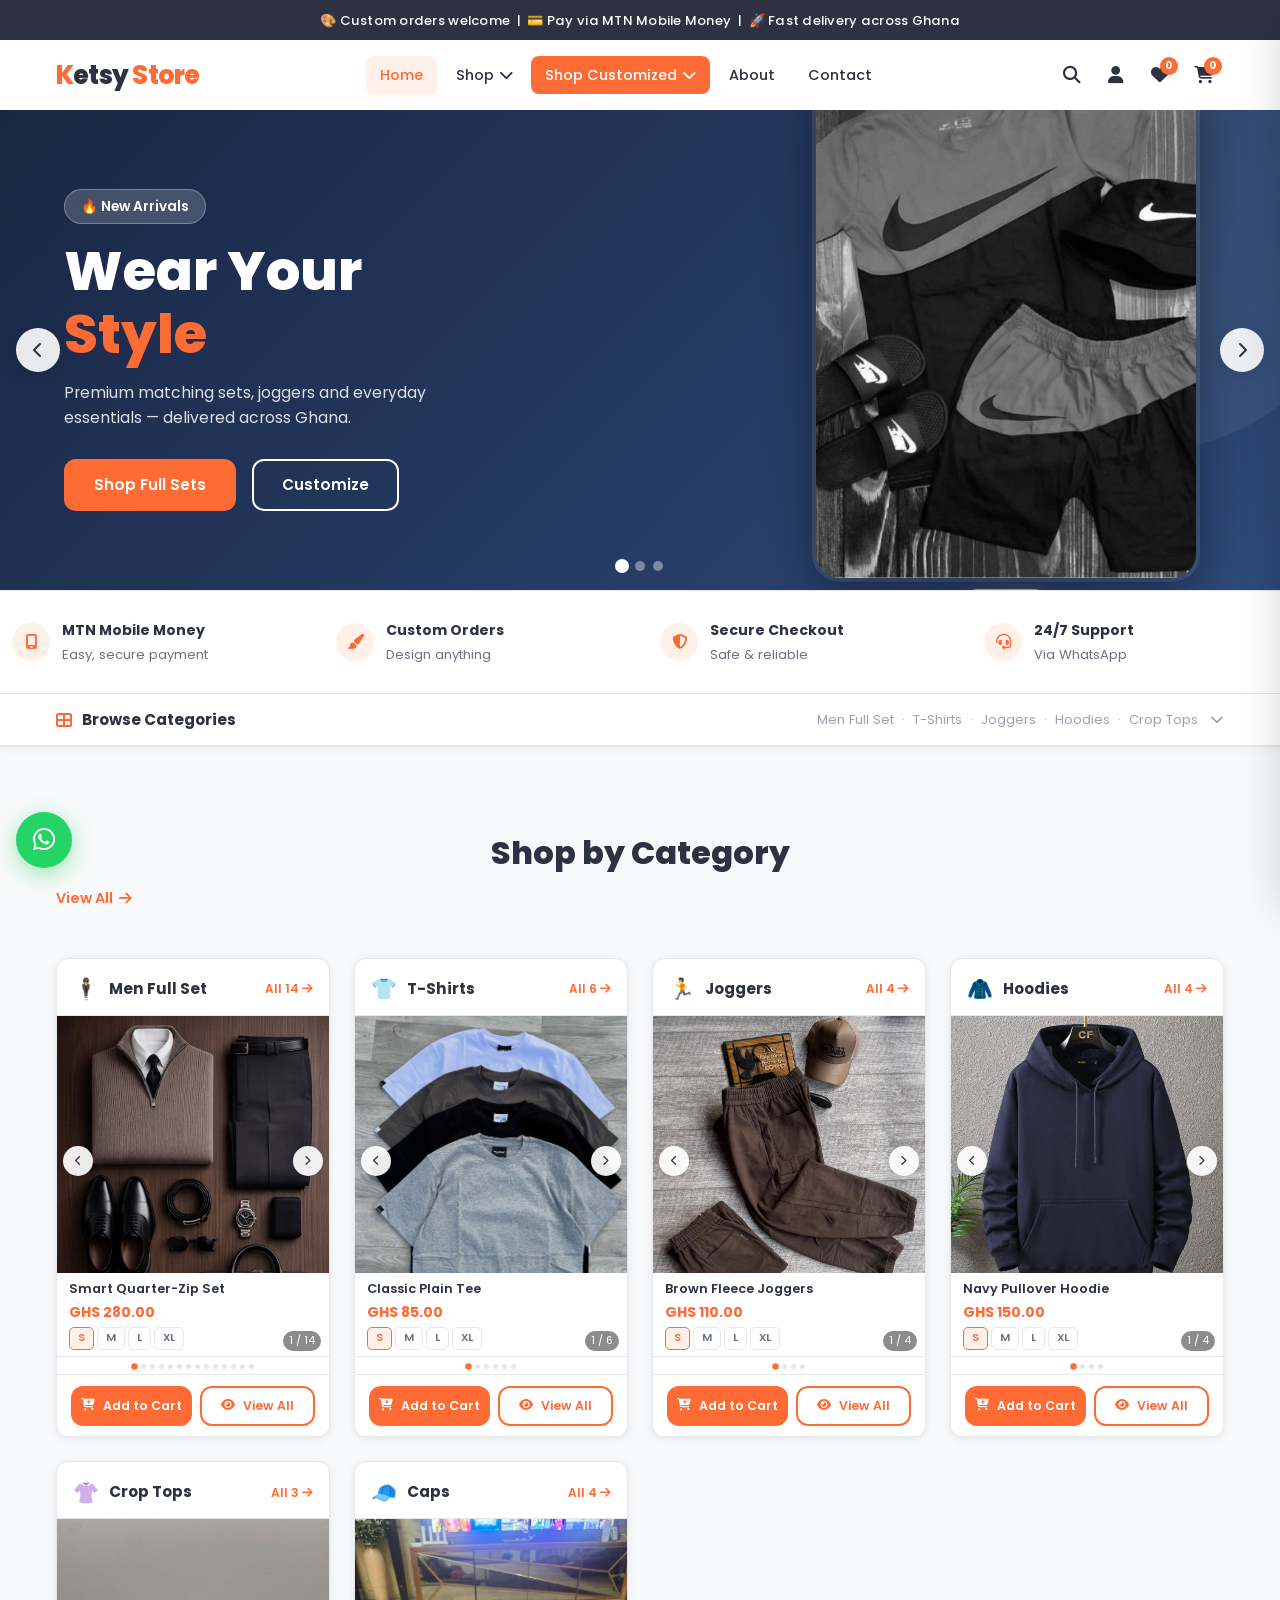
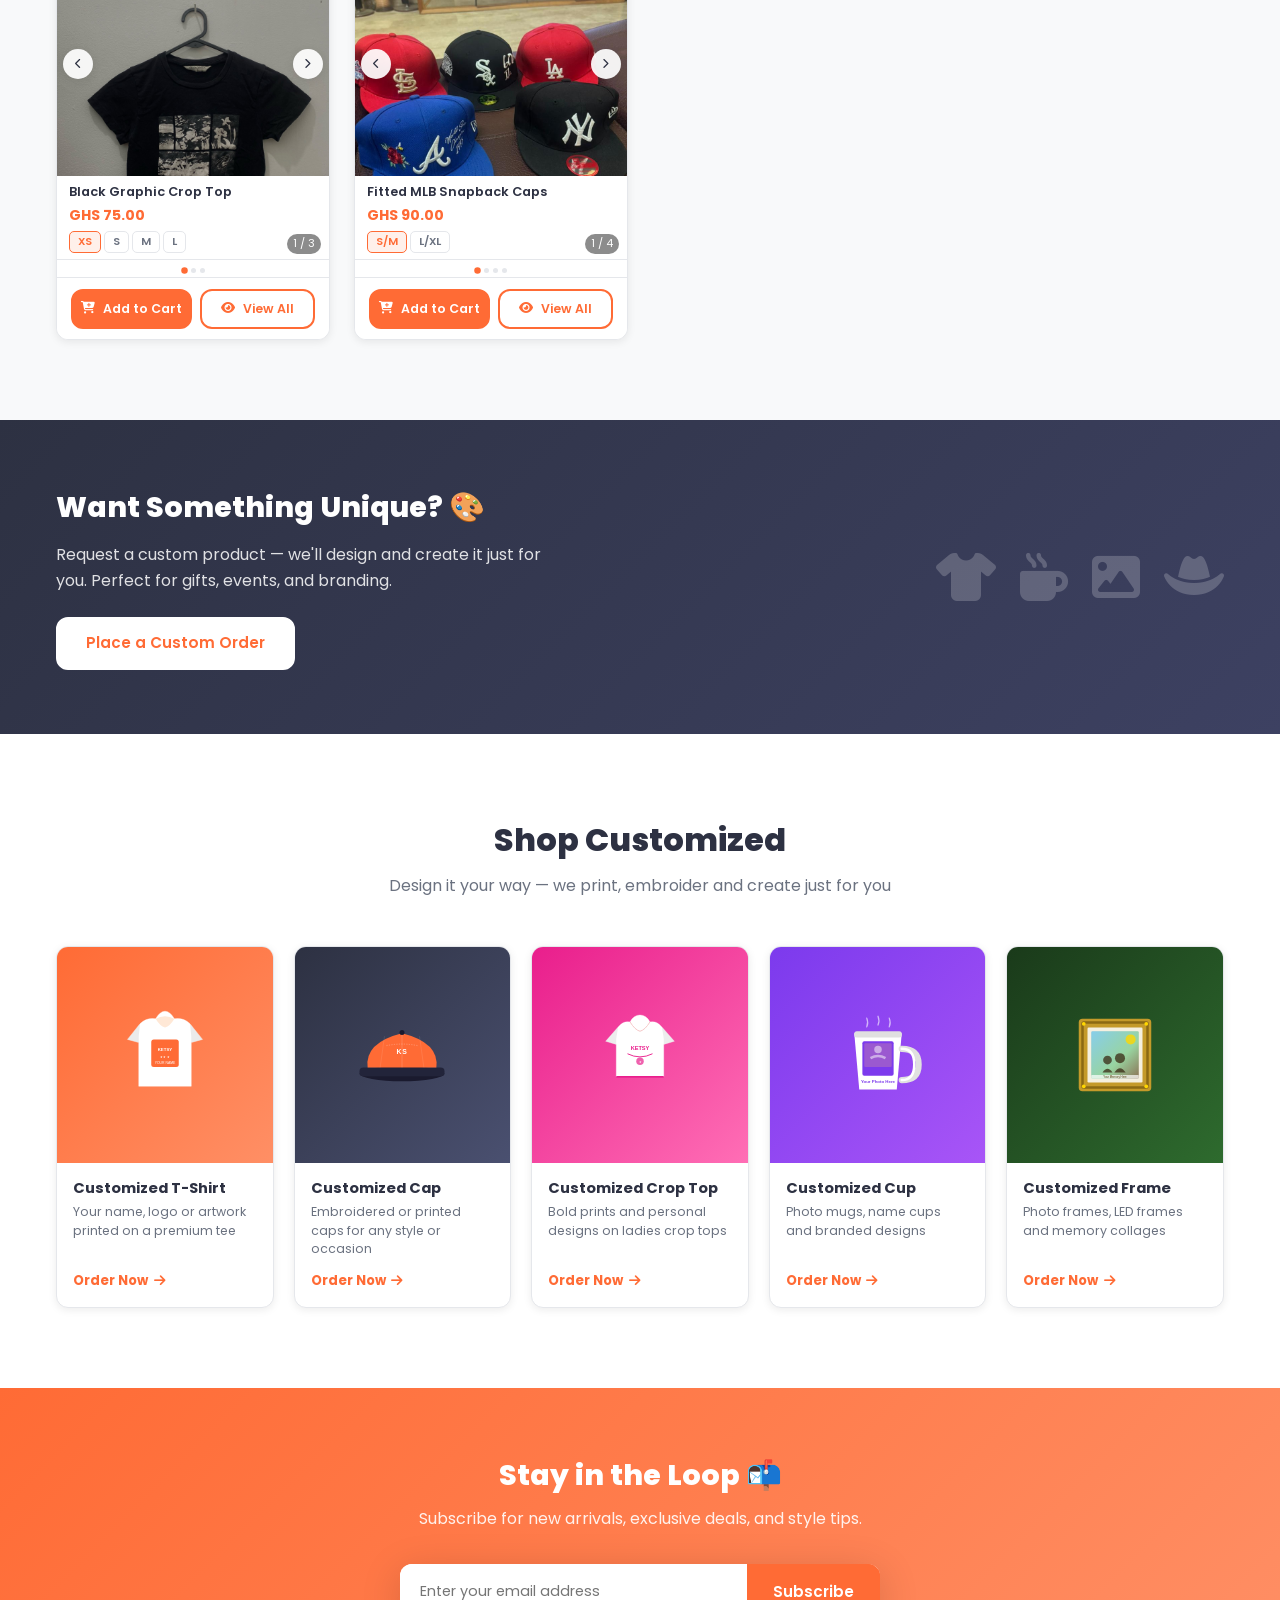
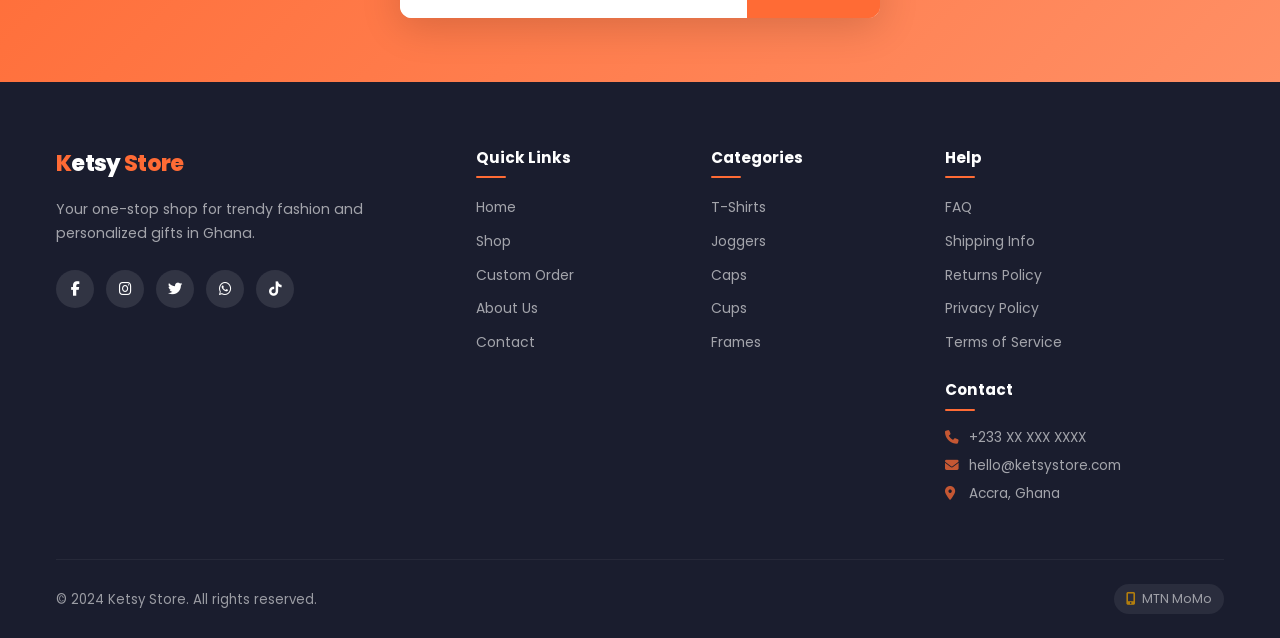
==== commit 543a67d5: "Bigger frames, removed shorts, men full set first" ====
--- a/index.html
+++ b/index.html
@@ -5,7 +5,7 @@
   <meta name="viewport" content="width=device-width, initial-scale=1.0, viewport-fit=cover"/>
   <meta name="theme-color" content="#FF6B35"/>
   <title>Ketsy Store – Fashion & Custom Gifts in Ghana</title>
-  <meta name="description" content="Shop the latest t-shirts, joggers, shorts, hoodies, caps, cups, ladies crop tops and customized frames. Pay with Mobile Money. Fast delivery across Ghana."/>
+  <meta name="description" content="Shop the latest men's full sets, t-shirts, joggers, hoodies, caps, cups, ladies crop tops and customized frames. Pay with Mobile Money. Fast delivery across Ghana."/>
   <meta name="keywords" content="Ketsy Store, Ghana fashion, custom t-shirts Ghana, joggers, hoodies, caps, custom mugs, custom frames, mobile money shopping"/>
 
   <!-- Open Graph / social -->
@@ -57,7 +57,6 @@
           <a href="shop.html" class="nav-link">Shop <i class="fas fa-chevron-down"></i></a>
           <ul class="dropdown-menu">
             <li><a href="shop.html?cat=tshirts">T-Shirts</a></li>
-            <li><a href="shop.html?cat=shorts">Shorts</a></li>
             <li><a href="shop.html?cat=joggers">Joggers</a></li>
             <li><a href="shop.html?cat=hoodies">Hoodies</a></li>
             <li><a href="shop.html?cat=fullset">Men Full Set</a></li>
@@ -223,7 +222,7 @@
         Browse Categories
       </span>
       <span class="categories-toggle-right">
-        <span class="cat-preview">T-Shirts &nbsp;·&nbsp; Shorts &nbsp;·&nbsp; Joggers &nbsp;·&nbsp; Hoodies &nbsp;·&nbsp; Men Full Set &nbsp;·&nbsp; Crop Tops</span>
+        <span class="cat-preview">Men Full Set &nbsp;·&nbsp; T-Shirts &nbsp;·&nbsp; Joggers &nbsp;·&nbsp; Hoodies &nbsp;·&nbsp; Crop Tops</span>
         <i class="fas fa-chevron-down categories-chevron"></i>
       </span>
     </button>
@@ -231,14 +230,14 @@
   <div class="categories-panel" id="categories-panel">
     <div class="container">
       <div class="categories-grid-new">
+        <a href="shop.html?cat=fullset" class="category-card-new">
+          <div class="category-icon-new" style="background:#FFF0D9"><i class="fas fa-layer-group" style="color:#D97706"></i></div>
+          <span>Men Full Set</span>
+        </a>
         <a href="shop.html?cat=tshirts" class="category-card-new">
           <div class="category-icon-new" style="background:#FFE5D9"><i class="fas fa-tshirt" style="color:#FF6B35"></i></div>
           <span>T-Shirts</span>
         </a>
-        <a href="shop.html?cat=shorts" class="category-card-new">
-          <div class="category-icon-new" style="background:#D9FFE5"><i class="fas fa-socks" style="color:#00B050"></i></div>
-          <span>Shorts</span>
-        </a>
         <a href="shop.html?cat=joggers" class="category-card-new">
           <div class="category-icon-new" style="background:#D9F0FF"><i class="fas fa-running" style="color:#0096D6"></i></div>
           <span>Joggers</span>
@@ -250,10 +249,6 @@
         <a href="shop.html?cat=hoodies" class="category-card-new">
           <div class="category-icon-new" style="background:#D9F0FF"><i class="fas fa-user-circle" style="color:#0096D6"></i></div>
           <span>Hoodies</span>
-        </a>
-        <a href="shop.html?cat=fullset" class="category-card-new">
-          <div class="category-icon-new" style="background:#FFF0D9"><i class="fas fa-layer-group" style="color:#D97706"></i></div>
-          <span>Men Full Set</span>
         </a>
         <!-- Customized Items (expandable) -->
         <div class="category-card-new category-card-custom" id="custom-items-trigger">
@@ -541,7 +536,6 @@
         <h4>Categories</h4>
         <ul>
           <li><a href="shop.html?cat=tshirts">T-Shirts</a></li>
-          <li><a href="shop.html?cat=shorts">Shorts</a></li>
           <li><a href="shop.html?cat=joggers">Joggers</a></li>
           <li><a href="shop.html?cat=caps">Caps</a></li>
           <li><a href="shop.html?cat=cups">Cups</a></li>
--- a/css/style.css
+++ b/css/style.css
@@ -2170,15 +2170,15 @@
 .hero-v2-text p { font-size: .98rem; color: rgba(255,255,255,.85); max-width: 380px; margin-bottom: 1.8rem; line-height: 1.6; }
 /* Product image on right */
 .hero-v2-img-wrap {
-  flex: 0 0 260px;
+  flex: 0 0 420px;
   display: flex;
   flex-direction: column;
   align-items: center;
   position: relative;
 }
 .hero-v2-img-frame {
-  width: 230px;
-  height: 300px;
+  width: 380px;
+  height: 500px;
   border-radius: 24px;
   overflow: hidden;
   box-shadow: 0 16px 48px rgba(0,0,0,.4), 0 0 0 4px rgba(255,255,255,.12);
@@ -2211,7 +2211,7 @@
   .hero-v2-slide { height: auto; min-height: 0; }
   .hero-v2-inner { flex-direction: column-reverse; padding: 2rem 1rem 1.5rem; gap: 1rem; }
   .hero-v2-img-wrap { flex: none; width: 100%; align-items: center; }
-  .hero-v2-img-frame { width: 160px; height: 200px; border-radius: 16px; }
+  .hero-v2-img-frame { width: 220px; height: 290px; border-radius: 16px; }
   .hero-v2-text { text-align: center; }
   .hero-v2-text p { margin: 0 auto 1.2rem; }
   .hero-btns { justify-content: center; }
@@ -2252,7 +2252,7 @@
   position: relative;
   background: #f8f9fa;
   overflow: hidden;
-  height: 240px;
+  height: 340px;
 }
 .sc-track {
   height: 100%;
@@ -2267,7 +2267,7 @@
 .sc-img-link { display: block; flex: 1; overflow: hidden; }
 .sc-img {
   width: 100%;
-  height: 185px;
+  height: 280px;
   overflow: hidden;
   background: #f0f0f0;
   display: flex;
@@ -2286,7 +2286,7 @@
 
 /* Fullset taller image in showcase */
 .showcase-card[data-category="fullset"] .sc-img,
-.sc-slide[data-category="fullset"] .sc-img { height: 220px; }
+.sc-slide[data-category="fullset"] .sc-img { height: 320px; }
 
 .sc-info {
   padding: .5rem .75rem .4rem;
@@ -2299,7 +2299,7 @@
 /* Nav buttons on showcase */
 .sc-nav {
   position: absolute;
-  top: 85px;
+  top: 130px;
   width: 30px;
   height: 30px;
   border-radius: 50%;
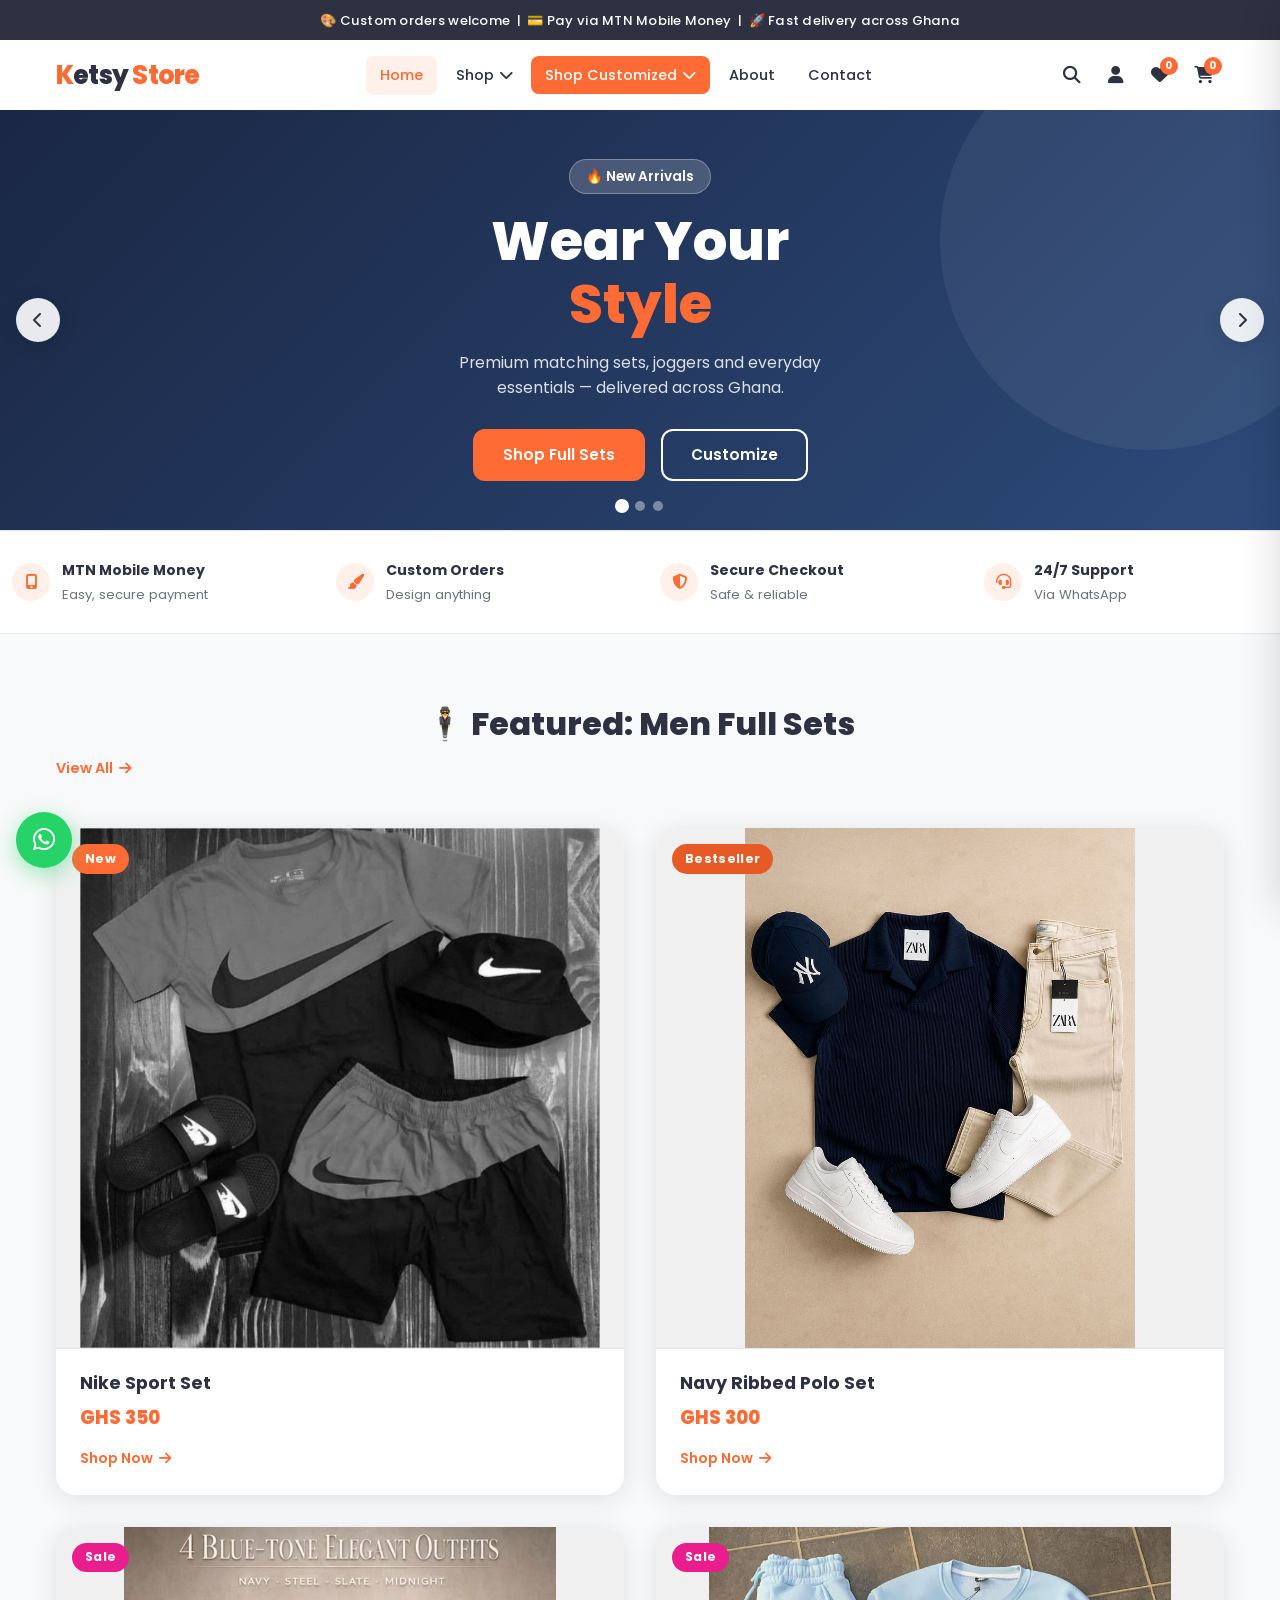
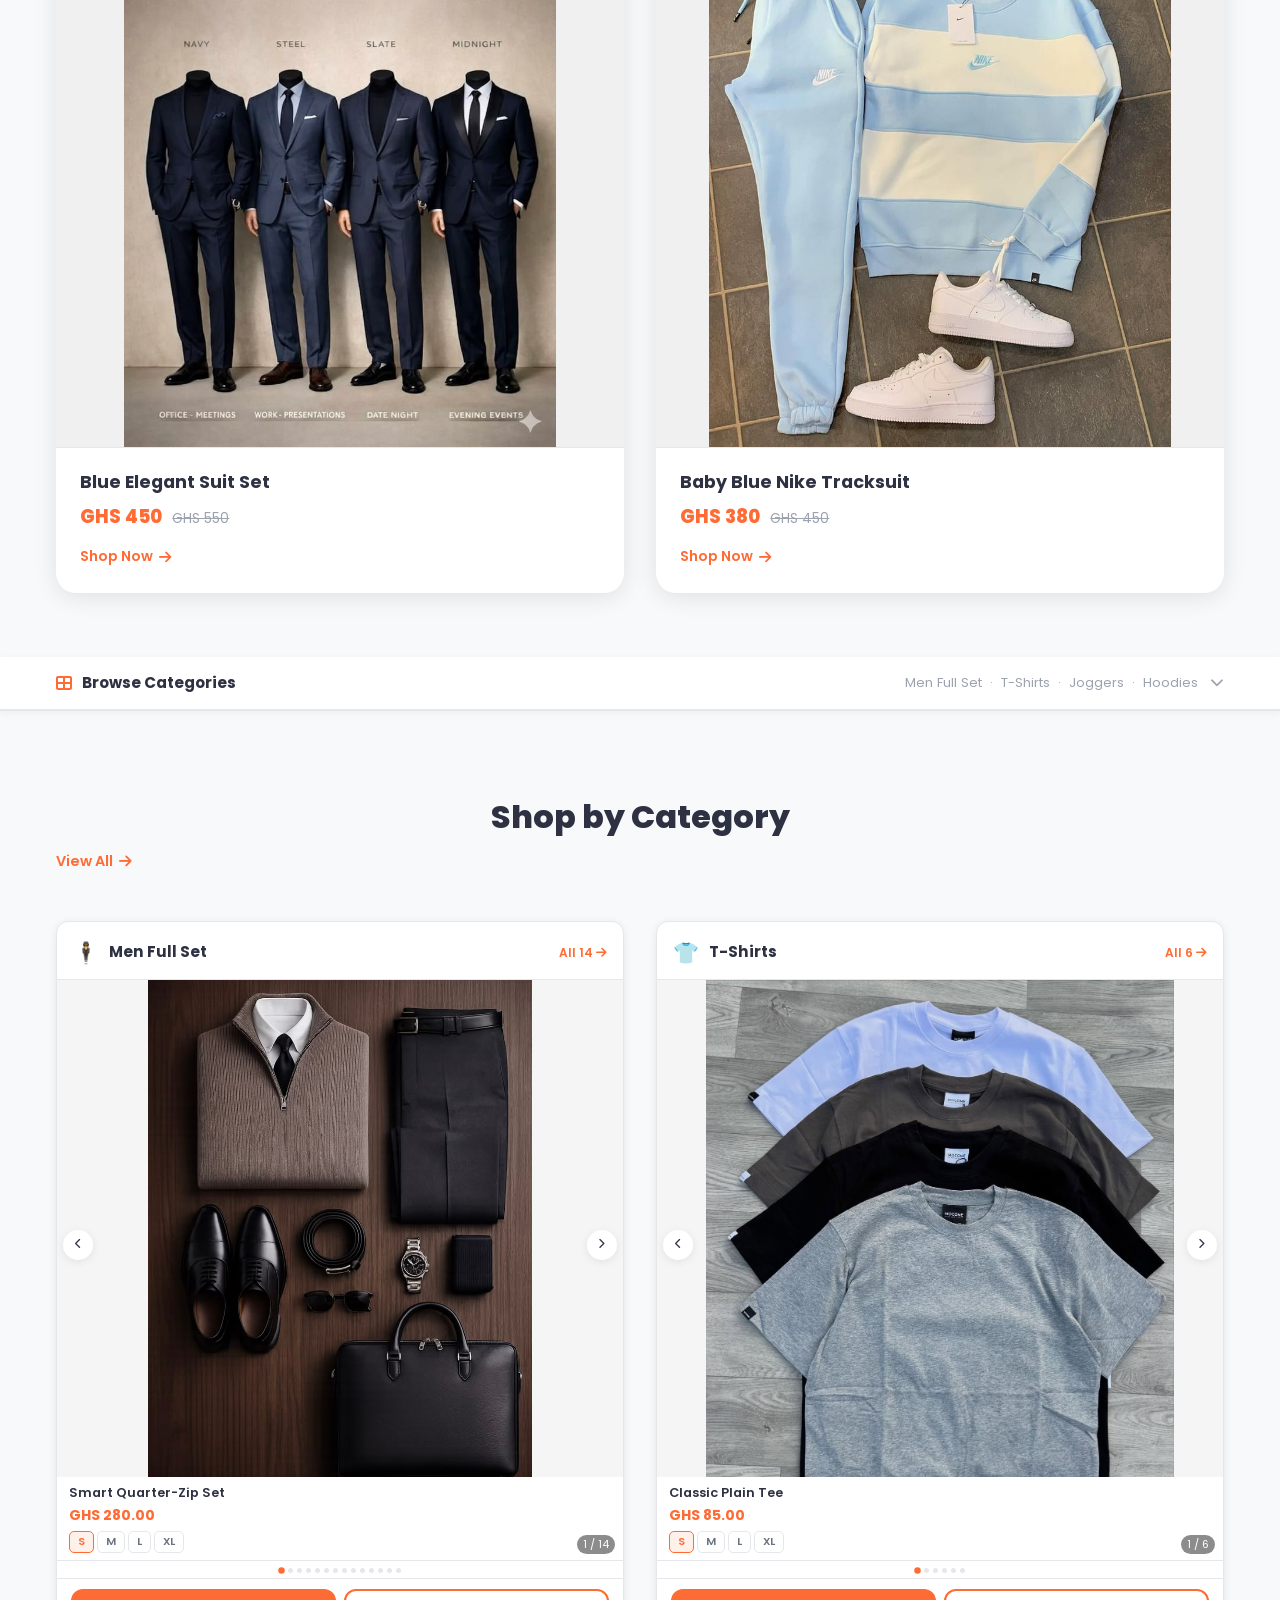
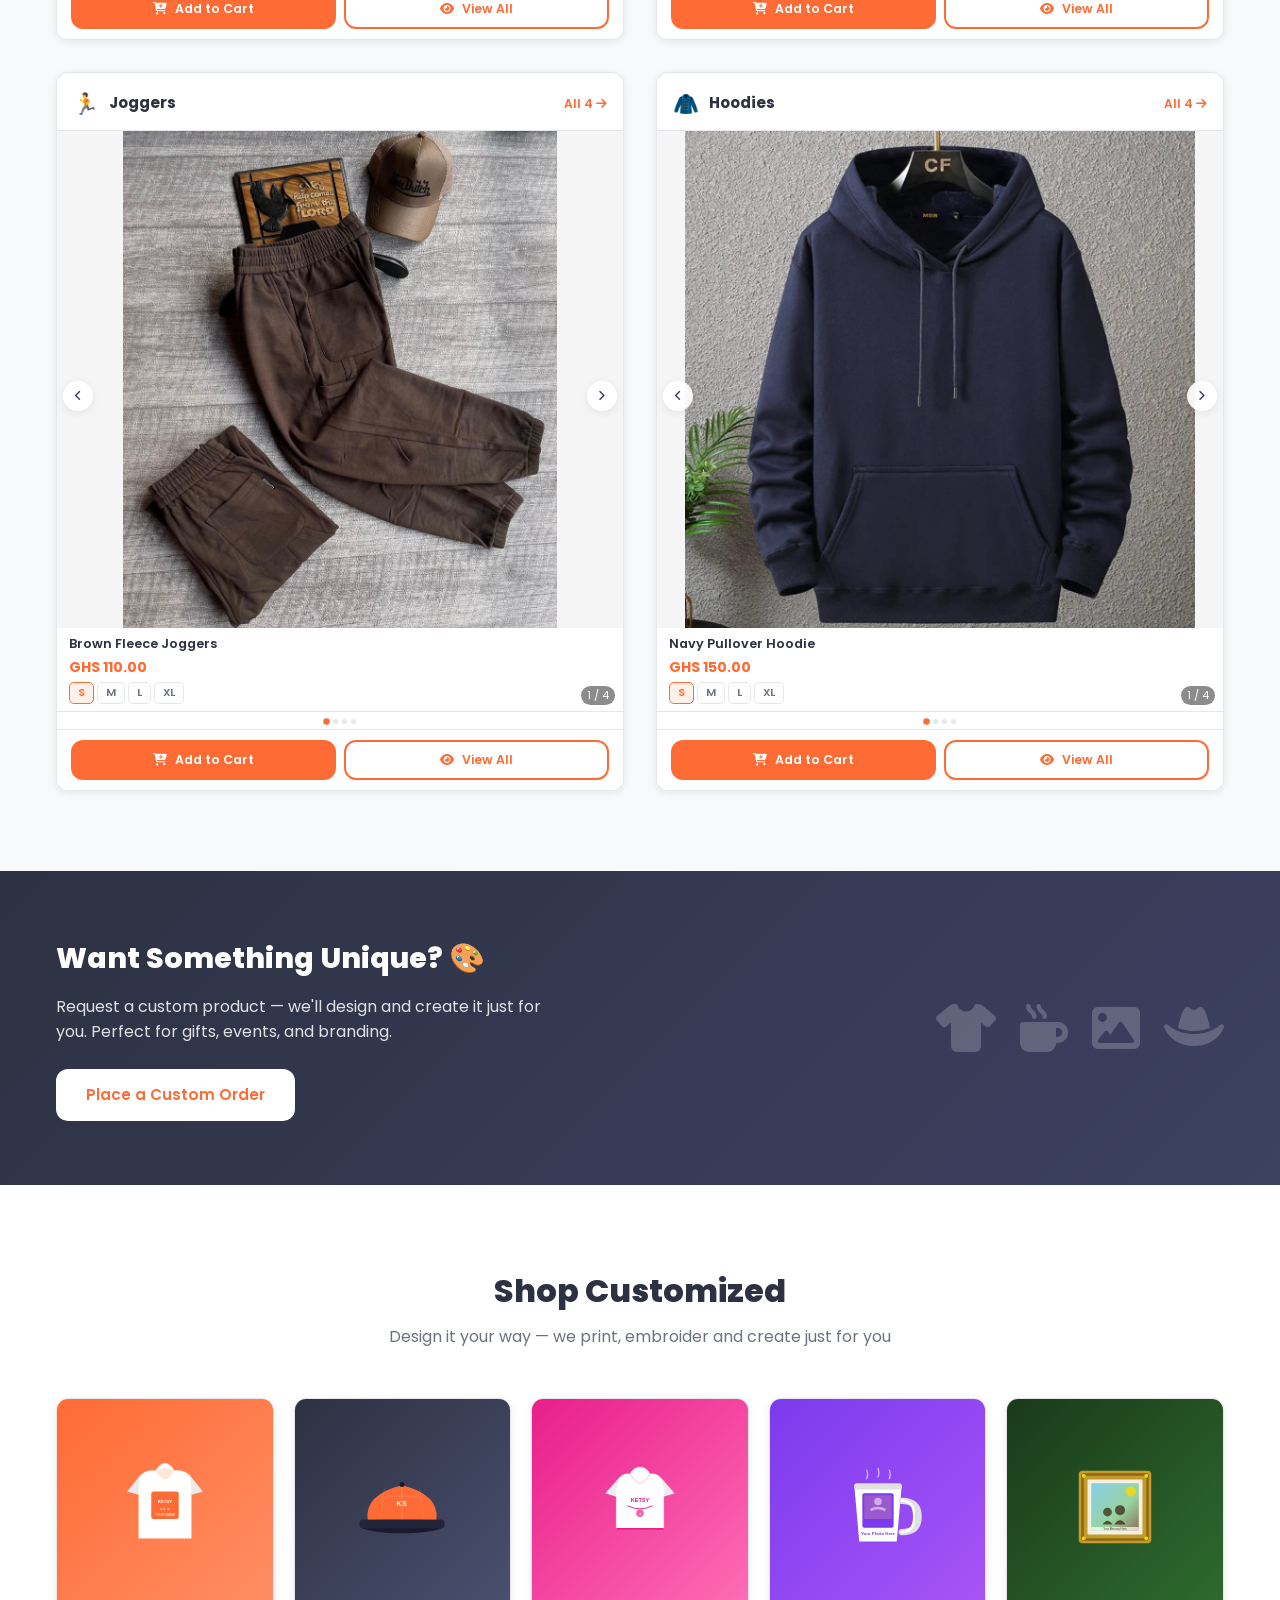
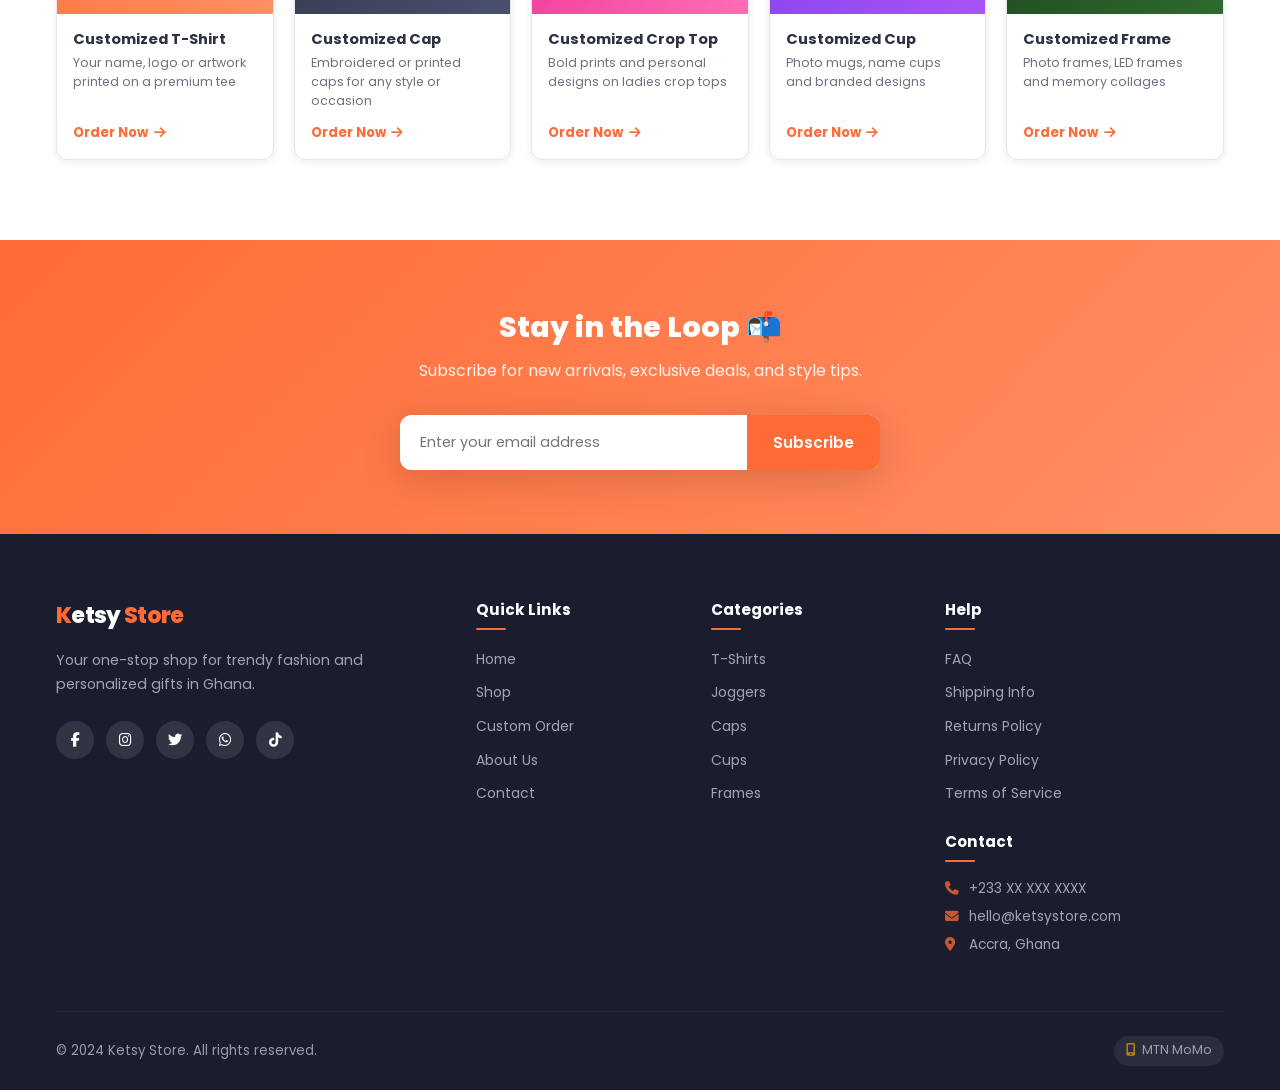
==== commit 22f14e7c: "Remove image frames from hero, add featured men full sets section, remove crop tops & caps category," ====
--- a/index.html
+++ b/index.html
@@ -112,50 +112,38 @@
   </div>
 </aside>
 
-<!-- ===== HERO SECTION (split-layout carousel) ===== -->
+<!-- ===== HERO SECTION (centered text carousel) ===== -->
 <section class="hero-v2">
   <div class="hero-v2-slides" id="hero-slides">
 
     <!-- Slide 1: Men's Full Set -->
     <div class="hero-v2-slide active" style="--hero-bg1:#1A2744;--hero-bg2:#2D4A7A;">
       <div class="hero-v2-bg"></div>
-      <div class="container hero-v2-inner">
-        <div class="hero-v2-text">
+      <div class="container hero-v2-inner hero-center">
+        <div class="hero-v2-text hero-text-center">
           <span class="hero-tag">🔥 New Arrivals</span>
           <h1>Wear Your<br><span>Style</span></h1>
           <p>Premium matching sets, joggers and everyday essentials — delivered across Ghana.</p>
-          <div class="hero-btns">
+          <div class="hero-btns hero-btns-center">
             <a href="shop.html?cat=fullset" class="btn btn-primary">Shop Full Sets</a>
             <a href="custom-order.html" class="btn btn-outline-white">Customize</a>
           </div>
         </div>
-        <div class="hero-v2-img-wrap">
-          <div class="hero-v2-img-frame">
-            <img src="images/fullset/fullset-9.jpg" alt="Nike Sport Set" loading="eager">
+      </div>
+    </div>
+
+    <!-- Slide 2: Joggers -->
+    <div class="hero-v2-slide" style="--hero-bg1:#1A3520;--hero-bg2:#2A5E38;">
+      <div class="hero-v2-bg"></div>
+      <div class="container hero-v2-inner hero-center">
+        <div class="hero-v2-text hero-text-center">
+          <span class="hero-tag">🏃 Move in Style</span>
+          <h1>Premium<br><span>Joggers</span></h1>
+          <p>Comfortable, stylish joggers for every occasion — from the gym to the streets.</p>
+          <div class="hero-btns hero-btns-center">
+            <a href="shop.html?cat=joggers" class="btn btn-primary">Shop Joggers</a>
+            <a href="shop.html" class="btn btn-outline-white">Browse All</a>
           </div>
-          <div class="hero-v2-img-badge">GHS 350</div>
-        </div>
-      </div>
-    </div>
-
-    <!-- Slide 2: Ladies Crop Top -->
-    <div class="hero-v2-slide" style="--hero-bg1:#6B1A4A;--hero-bg2:#A0275E;">
-      <div class="hero-v2-bg"></div>
-      <div class="container hero-v2-inner">
-        <div class="hero-v2-text">
-          <span class="hero-tag">💖 For The Ladies</span>
-          <h1>Bold, Bright &amp;<br><span>Beautiful</span></h1>
-          <p>Fresh crop tops, vibrant prints — designed to stand out.</p>
-          <div class="hero-btns">
-            <a href="shop.html?cat=croptops" class="btn btn-primary">Shop Crop Tops</a>
-            <a href="custom-order.html?type=croptop" class="btn btn-outline-white">Custom Design</a>
-          </div>
-        </div>
-        <div class="hero-v2-img-wrap">
-          <div class="hero-v2-img-frame">
-            <img src="images/croptops/croptop-3.jpg" alt="Pink Crop Top" loading="lazy">
-          </div>
-          <div class="hero-v2-img-badge">GHS 72</div>
         </div>
       </div>
     </div>
@@ -163,21 +151,15 @@
     <!-- Slide 3: Hoodie -->
     <div class="hero-v2-slide" style="--hero-bg1:#1A3A1A;--hero-bg2:#2E5E2E;">
       <div class="hero-v2-bg"></div>
-      <div class="container hero-v2-inner">
-        <div class="hero-v2-text">
+      <div class="container hero-v2-inner hero-center">
+        <div class="hero-v2-text hero-text-center">
           <span class="hero-tag">🧥 Premium Hoodies</span>
           <h1>Hoodies That<br><span>Hit Different</span></h1>
           <p>Premium fleece hoodies — warm, stylish and perfect for every occasion.</p>
-          <div class="hero-btns">
+          <div class="hero-btns hero-btns-center">
             <a href="shop.html?cat=hoodies" class="btn btn-primary">Shop Hoodies</a>
             <a href="shop.html" class="btn btn-outline-white">Browse All</a>
           </div>
-        </div>
-        <div class="hero-v2-img-wrap">
-          <div class="hero-v2-img-frame">
-            <img src="images/hoodies/hoodie-1.jpg" alt="Navy Hoodie" loading="lazy">
-          </div>
-          <div class="hero-v2-img-badge">GHS 150</div>
         </div>
       </div>
     </div>
@@ -213,6 +195,67 @@
   </div>
 </section>
 
+<!-- ===== FEATURED: MEN FULL SETS ===== -->
+<section class="featured-fullset">
+  <div class="container">
+    <div class="section-header">
+      <h2>🕴️ Featured: Men Full Sets</h2>
+      <a href="shop.html?cat=fullset" class="view-all">View All <i class="fas fa-arrow-right"></i></a>
+    </div>
+    <div class="featured-fullset-grid">
+
+      <a href="product.html?id=33" class="featured-fs-card">
+        <div class="featured-fs-img">
+          <img src="images/fullset/fullset-9.jpg" alt="Nike Sport Set" loading="eager">
+          <span class="featured-fs-badge">New</span>
+        </div>
+        <div class="featured-fs-info">
+          <h3>Nike Sport Set</h3>
+          <div class="featured-fs-price">GHS 350</div>
+          <span class="featured-fs-cta">Shop Now <i class="fas fa-arrow-right"></i></span>
+        </div>
+      </a>
+
+      <a href="product.html?id=31" class="featured-fs-card">
+        <div class="featured-fs-img">
+          <img src="images/fullset/fullset-7.jpg" alt="Navy Ribbed Polo Set" loading="eager">
+          <span class="featured-fs-badge featured-fs-badge--hot">Bestseller</span>
+        </div>
+        <div class="featured-fs-info">
+          <h3>Navy Ribbed Polo Set</h3>
+          <div class="featured-fs-price">GHS 300</div>
+          <span class="featured-fs-cta">Shop Now <i class="fas fa-arrow-right"></i></span>
+        </div>
+      </a>
+
+      <a href="product.html?id=26" class="featured-fs-card">
+        <div class="featured-fs-img">
+          <img src="images/fullset/fullset-2.jpg" alt="Blue Elegant Suit Set" loading="lazy">
+          <span class="featured-fs-badge featured-fs-badge--sale">Sale</span>
+        </div>
+        <div class="featured-fs-info">
+          <h3>Blue Elegant Suit Set</h3>
+          <div class="featured-fs-price">GHS 450 <span class="featured-fs-old">GHS 550</span></div>
+          <span class="featured-fs-cta">Shop Now <i class="fas fa-arrow-right"></i></span>
+        </div>
+      </a>
+
+      <a href="product.html?id=34" class="featured-fs-card">
+        <div class="featured-fs-img">
+          <img src="images/fullset/fullset-10.jpg" alt="Baby Blue Nike Tracksuit" loading="lazy">
+          <span class="featured-fs-badge featured-fs-badge--sale">Sale</span>
+        </div>
+        <div class="featured-fs-info">
+          <h3>Baby Blue Nike Tracksuit</h3>
+          <div class="featured-fs-price">GHS 380 <span class="featured-fs-old">GHS 450</span></div>
+          <span class="featured-fs-cta">Shop Now <i class="fas fa-arrow-right"></i></span>
+        </div>
+      </a>
+
+    </div>
+  </div>
+</section>
+
 <!-- ===== CATEGORIES EXPAND/COLLAPSE ===== -->
 <div class="categories-bar">
   <div class="container">
@@ -222,7 +265,7 @@
         Browse Categories
       </span>
       <span class="categories-toggle-right">
-        <span class="cat-preview">Men Full Set &nbsp;·&nbsp; T-Shirts &nbsp;·&nbsp; Joggers &nbsp;·&nbsp; Hoodies &nbsp;·&nbsp; Crop Tops</span>
+        <span class="cat-preview">Men Full Set &nbsp;·&nbsp; T-Shirts &nbsp;·&nbsp; Joggers &nbsp;·&nbsp; Hoodies</span>
         <i class="fas fa-chevron-down categories-chevron"></i>
       </span>
     </button>
@@ -241,10 +284,6 @@
         <a href="shop.html?cat=joggers" class="category-card-new">
           <div class="category-icon-new" style="background:#D9F0FF"><i class="fas fa-running" style="color:#0096D6"></i></div>
           <span>Joggers</span>
-        </a>
-        <a href="shop.html?cat=croptops" class="category-card-new">
-          <div class="category-icon-new" style="background:#FFD9EC"><i class="fas fa-female" style="color:#E91E8C"></i></div>
-          <span>Crop Tops</span>
         </a>
         <a href="shop.html?cat=hoodies" class="category-card-new">
           <div class="category-icon-new" style="background:#D9F0FF"><i class="fas fa-user-circle" style="color:#0096D6"></i></div>
--- a/css/style.css
+++ b/css/style.css
@@ -2112,7 +2112,7 @@
 }
 .hero-v2-slide {
   display: none;
-  height: 480px;
+  height: 420px;
   position: relative;
   overflow: hidden;
   align-items: center;
@@ -2221,8 +2221,8 @@
 /* ── Category Showcase Grid ── */
 .showcase-grid {
   display: grid;
-  grid-template-columns: repeat(auto-fill, minmax(240px, 1fr));
-  gap: 1.5rem;
+  grid-template-columns: repeat(2, 1fr);
+  gap: 2rem;
 }
 .showcase-card {
   background: #fff;
@@ -2250,9 +2250,9 @@
 /* Gallery inside showcase card */
 .sc-gallery {
   position: relative;
-  background: #f8f9fa;
+  background: #f5f5f5;
   overflow: hidden;
-  height: 340px;
+  height: 580px;
 }
 .sc-track {
   height: 100%;
@@ -2267,9 +2267,9 @@
 .sc-img-link { display: block; flex: 1; overflow: hidden; }
 .sc-img {
   width: 100%;
-  height: 280px;
+  height: 510px;
   overflow: hidden;
-  background: #f0f0f0;
+  background: #f5f5f5;
   display: flex;
   align-items: center;
   justify-content: center;
@@ -2277,8 +2277,8 @@
 .sc-img img {
   width: 100%;
   height: 100%;
-  object-fit: cover;
-  object-position: top center;
+  object-fit: contain;
+  object-position: center top;
   transition: transform .4s ease;
 }
 .sc-img-link:hover .sc-img img { transform: scale(1.05); }
@@ -2286,7 +2286,7 @@
 
 /* Fullset taller image in showcase */
 .showcase-card[data-category="fullset"] .sc-img,
-.sc-slide[data-category="fullset"] .sc-img { height: 320px; }
+.sc-slide[data-category="fullset"] .sc-img { height: 510px; }
 
 .sc-info {
   padding: .5rem .75rem .4rem;
@@ -2299,7 +2299,7 @@
 /* Nav buttons on showcase */
 .sc-nav {
   position: absolute;
-  top: 130px;
+  top: 250px;
   width: 30px;
   height: 30px;
   border-radius: 50%;
@@ -2397,11 +2397,118 @@
 /* ── Remove old hero gap rule (now using hero-v2) ── */
 .hero-v2 { margin-bottom: 0; }
 
+/* ── Hero centered (no image) ── */
+.hero-v2-slide { height: 420px; }
+.hero-center {
+  justify-content: center;
+  text-align: center;
+}
+.hero-text-center {
+  max-width: 680px;
+  text-align: center;
+}
+.hero-text-center p { margin-left: auto; margin-right: auto; }
+.hero-btns-center { justify-content: center; }
+
+/* ── Featured Men Full Sets Section ── */
+.featured-fullset {
+  padding: 4rem 0;
+  background: #f8f9fa;
+}
+.featured-fullset-grid {
+  display: grid;
+  grid-template-columns: repeat(2, 1fr);
+  gap: 2rem;
+  margin-top: 2rem;
+}
+.featured-fs-card {
+  background: #fff;
+  border-radius: 20px;
+  overflow: hidden;
+  box-shadow: 0 4px 24px rgba(0,0,0,0.10);
+  transition: transform 0.3s ease, box-shadow 0.3s ease;
+  display: block;
+  color: inherit;
+}
+.featured-fs-card:hover {
+  transform: translateY(-8px);
+  box-shadow: 0 16px 48px rgba(0,0,0,0.18);
+}
+.featured-fs-img {
+  position: relative;
+  width: 100%;
+  height: 520px;
+  overflow: hidden;
+  background: #f0f0f0;
+}
+.featured-fs-img img {
+  width: 100%;
+  height: 100%;
+  object-fit: contain;
+  object-position: center top;
+  display: block;
+  transition: transform 0.4s ease;
+}
+.featured-fs-card:hover .featured-fs-img img { transform: scale(1.04); }
+.featured-fs-badge {
+  position: absolute;
+  top: 1rem;
+  left: 1rem;
+  background: var(--primary);
+  color: #fff;
+  font-size: .78rem;
+  font-weight: 700;
+  padding: .3rem .8rem;
+  border-radius: 20px;
+  letter-spacing: .03em;
+}
+.featured-fs-badge--hot { background: #e85a25; }
+.featured-fs-badge--sale { background: #E91E8C; }
+.featured-fs-info {
+  padding: 1.25rem 1.5rem 1.5rem;
+  border-top: 1px solid var(--border);
+}
+.featured-fs-info h3 {
+  font-size: 1.1rem;
+  font-weight: 700;
+  color: var(--secondary);
+  margin-bottom: .4rem;
+}
+.featured-fs-price {
+  font-size: 1.15rem;
+  font-weight: 800;
+  color: var(--primary);
+  margin-bottom: .75rem;
+}
+.featured-fs-old {
+  font-size: .85rem;
+  font-weight: 400;
+  color: var(--text-muted);
+  text-decoration: line-through;
+  margin-left: .4rem;
+}
+.featured-fs-cta {
+  display: inline-flex;
+  align-items: center;
+  gap: .4rem;
+  font-size: .88rem;
+  font-weight: 600;
+  color: var(--primary);
+}
+.featured-fs-cta i { transition: transform 0.2s; }
+.featured-fs-card:hover .featured-fs-cta i { transform: translateX(4px); }
+
+@media (max-width: 720px) {
+  .featured-fullset-grid { grid-template-columns: 1fr; gap: 1.5rem; }
+  .featured-fs-img { height: 380px; }
+  .hero-v2-slide { height: 340px; }
+}
+
 /* ── Mobile showcase responsive ── */
 @media (max-width: 600px) {
-  .showcase-grid { grid-template-columns: repeat(2, 1fr); gap: .75rem; }
-  .sc-gallery { height: 200px; }
-  .sc-img { height: 148px; }
+  .showcase-grid { grid-template-columns: 1fr; gap: 1.25rem; }
+  .sc-gallery { height: 420px; }
+  .sc-img { height: 360px; }
   .showcase-card-footer .btn { font-size: .72rem; padding: .4rem .3rem; }
 }
 
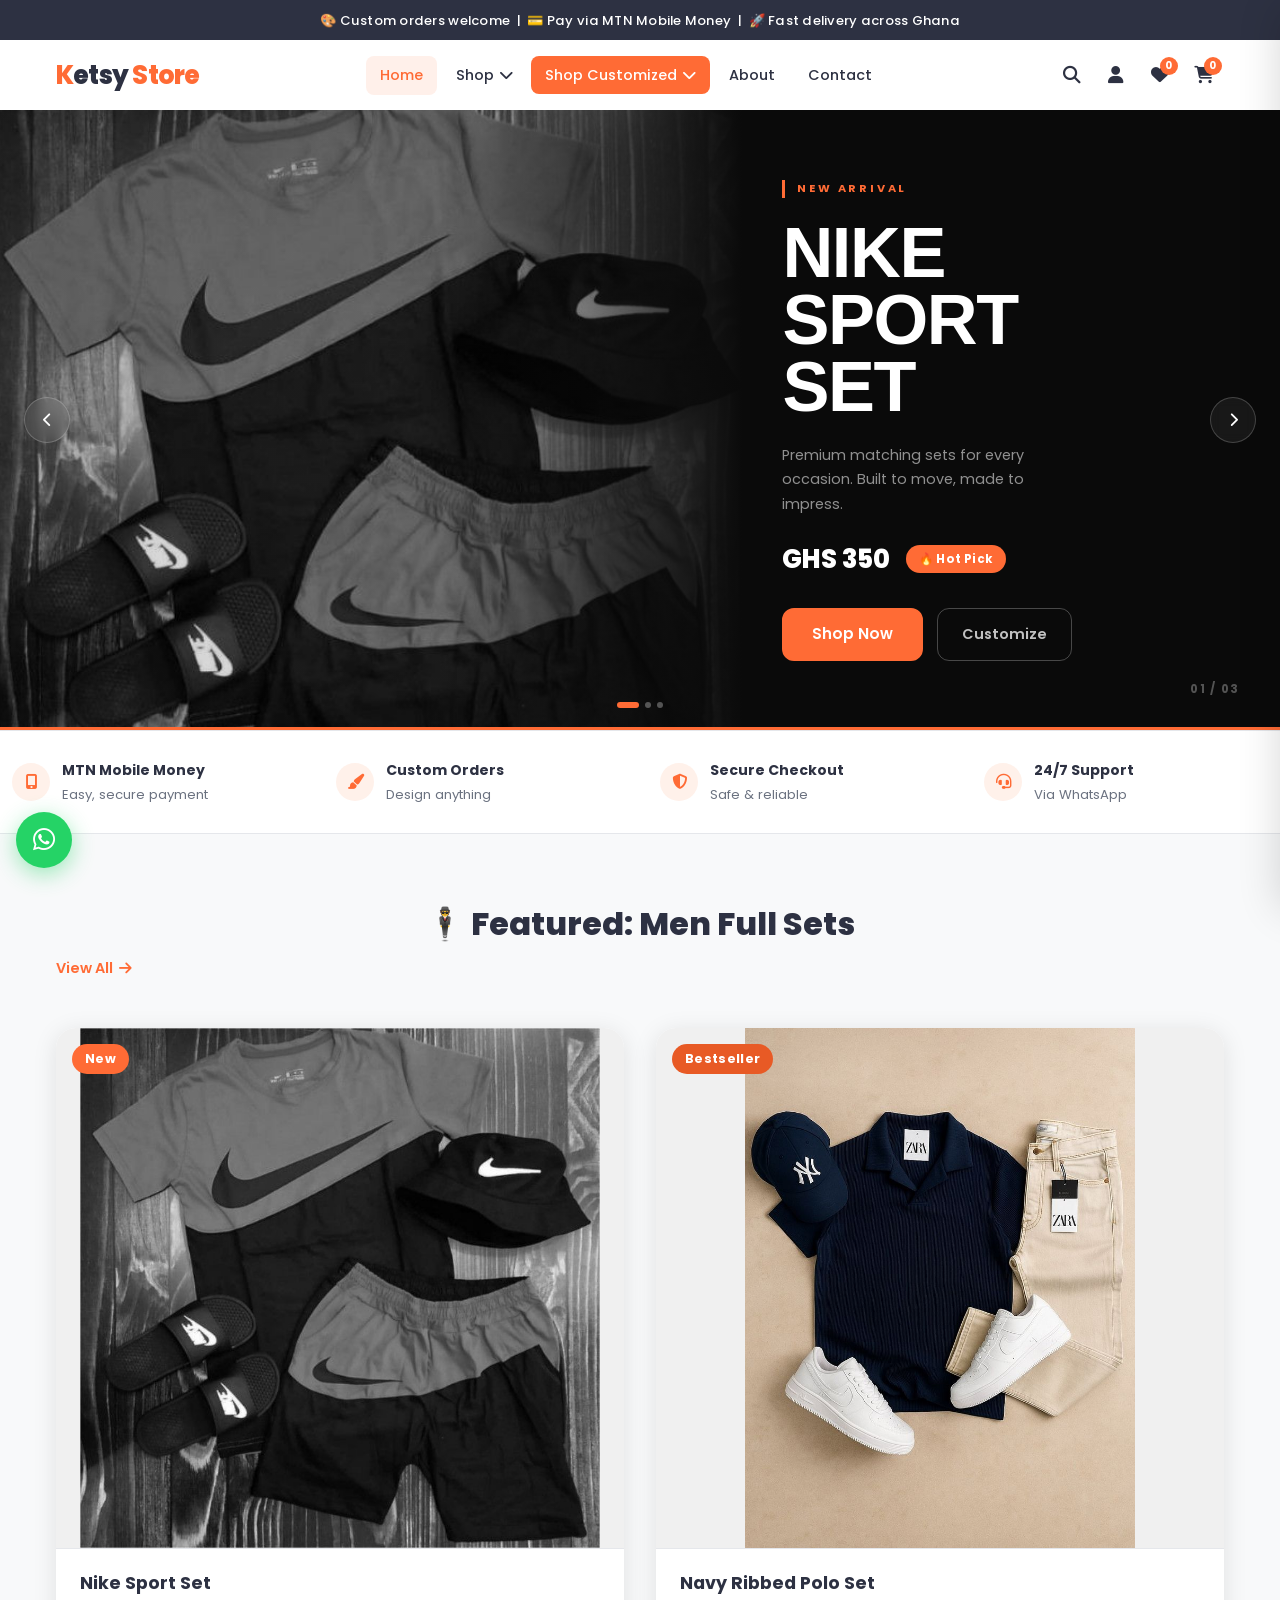
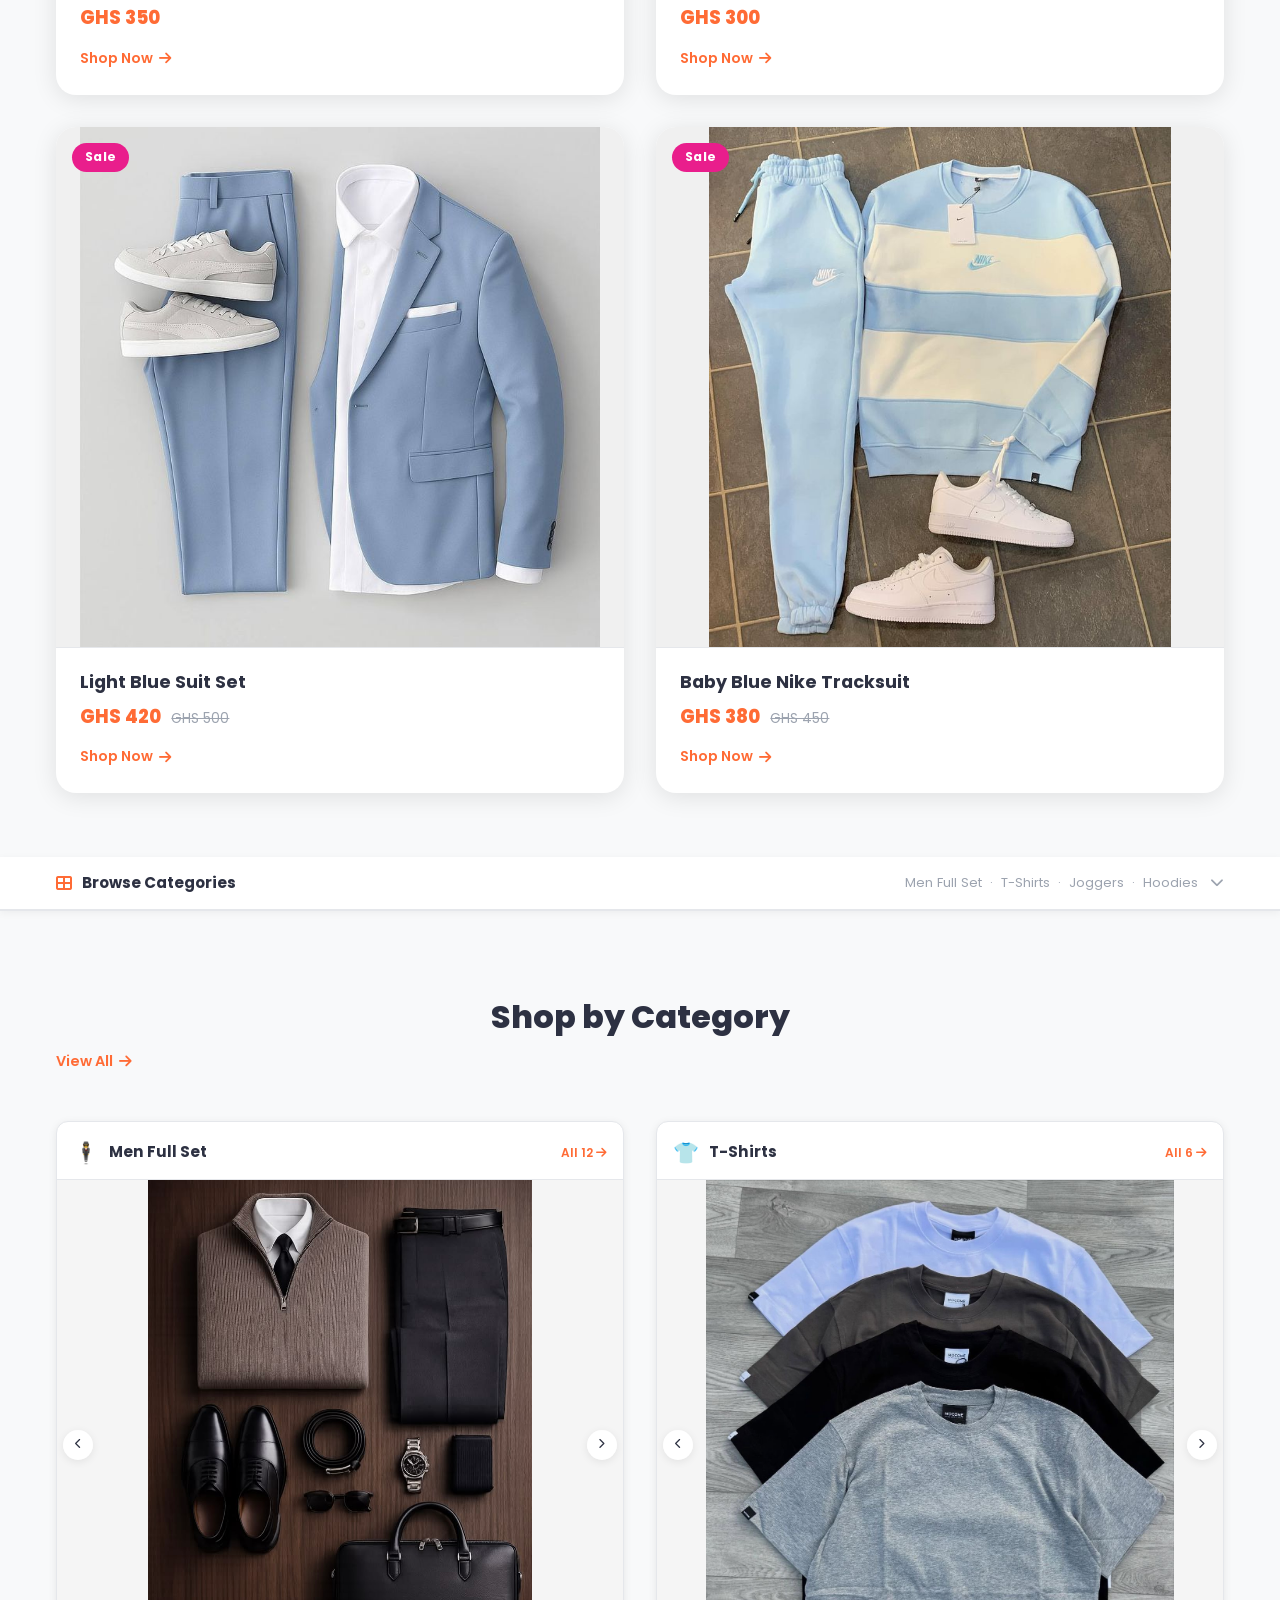
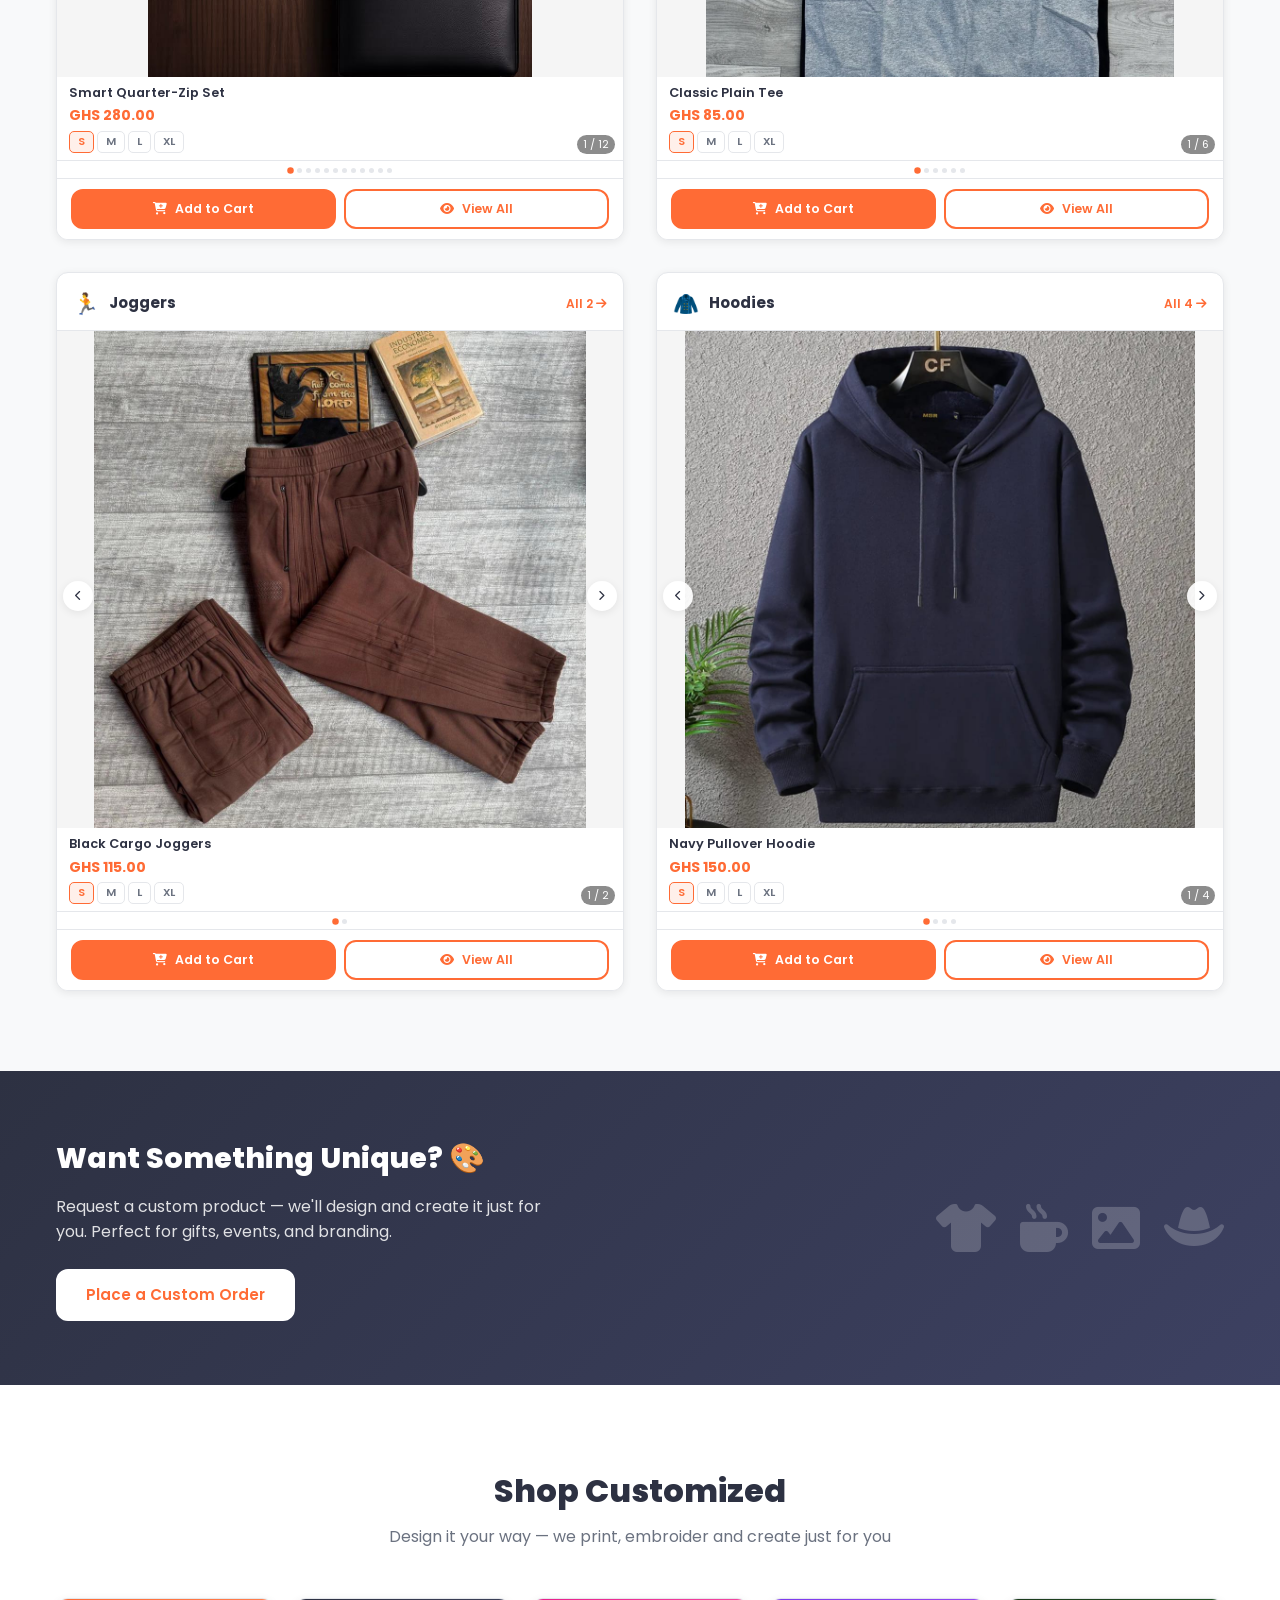
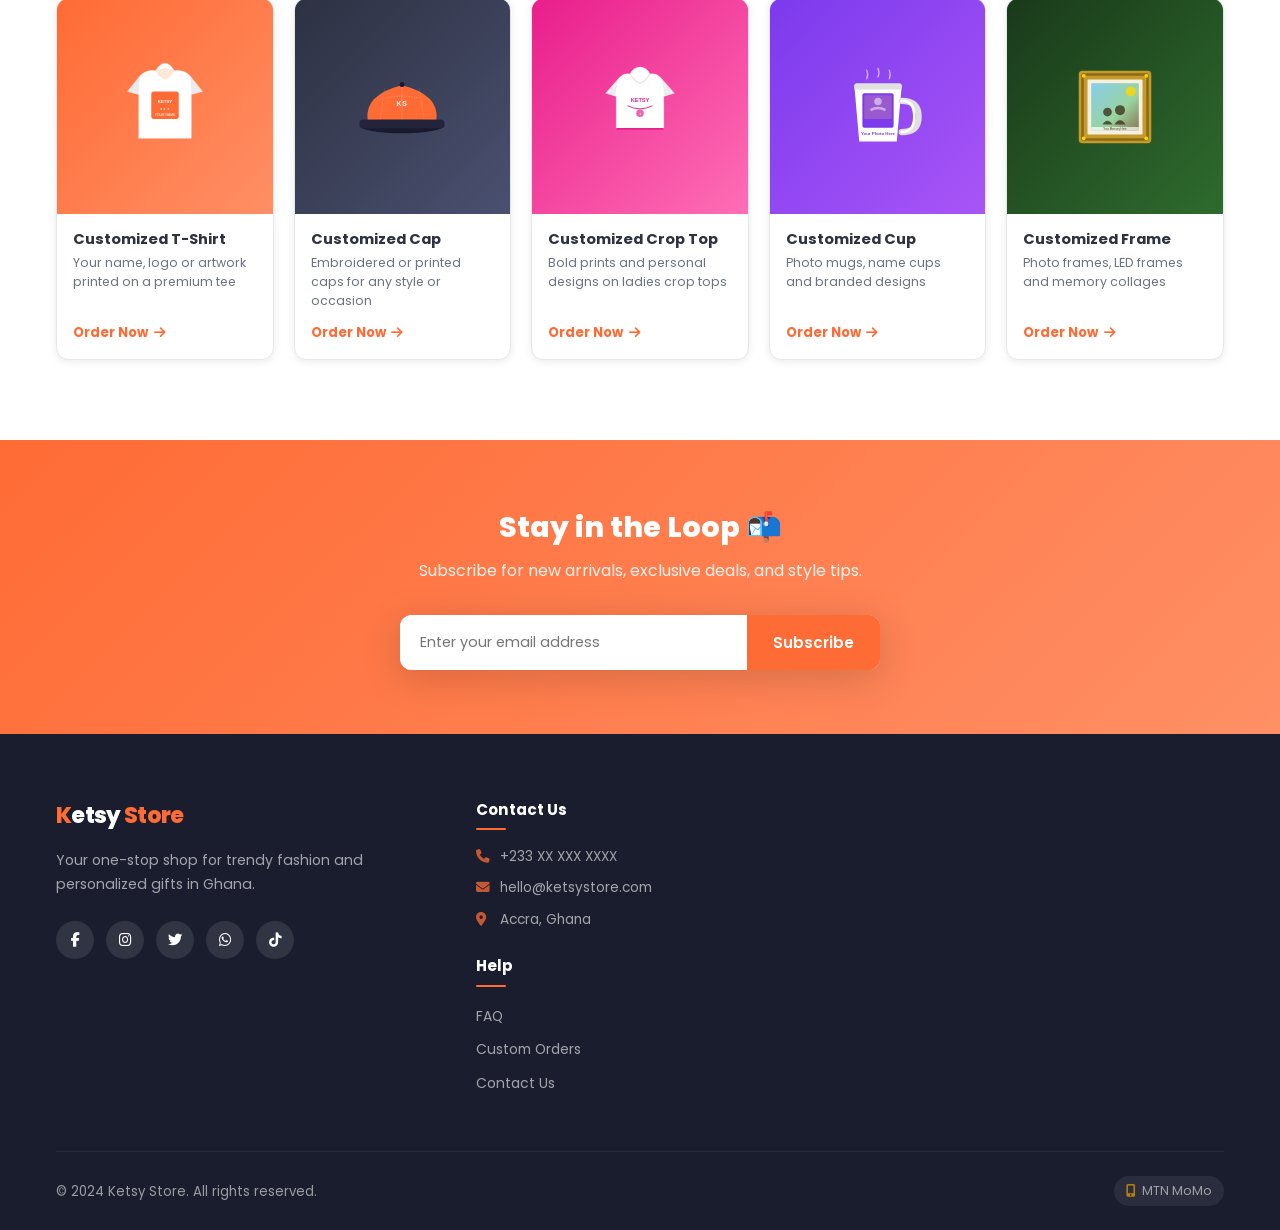
==== commit 092a495d: "Redesign hero (lookbook style), clean footer, fix all broken image paths" ====
--- a/index.html
+++ b/index.html
@@ -112,66 +112,92 @@
   </div>
 </aside>
 
-<!-- ===== HERO SECTION (centered text carousel) ===== -->
-<section class="hero-v2">
-  <div class="hero-v2-slides" id="hero-slides">
-
-    <!-- Slide 1: Men's Full Set -->
-    <div class="hero-v2-slide active" style="--hero-bg1:#1A2744;--hero-bg2:#2D4A7A;">
-      <div class="hero-v2-bg"></div>
-      <div class="container hero-v2-inner hero-center">
-        <div class="hero-v2-text hero-text-center">
-          <span class="hero-tag">🔥 New Arrivals</span>
-          <h1>Wear Your<br><span>Style</span></h1>
-          <p>Premium matching sets, joggers and everyday essentials — delivered across Ghana.</p>
-          <div class="hero-btns hero-btns-center">
-            <a href="shop.html?cat=fullset" class="btn btn-primary">Shop Full Sets</a>
-            <a href="custom-order.html" class="btn btn-outline-white">Customize</a>
-          </div>
-        </div>
-      </div>
-    </div>
-
-    <!-- Slide 2: Joggers -->
-    <div class="hero-v2-slide" style="--hero-bg1:#1A3520;--hero-bg2:#2A5E38;">
-      <div class="hero-v2-bg"></div>
-      <div class="container hero-v2-inner hero-center">
-        <div class="hero-v2-text hero-text-center">
-          <span class="hero-tag">🏃 Move in Style</span>
-          <h1>Premium<br><span>Joggers</span></h1>
-          <p>Comfortable, stylish joggers for every occasion — from the gym to the streets.</p>
-          <div class="hero-btns hero-btns-center">
-            <a href="shop.html?cat=joggers" class="btn btn-primary">Shop Joggers</a>
-            <a href="shop.html" class="btn btn-outline-white">Browse All</a>
-          </div>
-        </div>
-      </div>
-    </div>
-
-    <!-- Slide 3: Hoodie -->
-    <div class="hero-v2-slide" style="--hero-bg1:#1A3A1A;--hero-bg2:#2E5E2E;">
-      <div class="hero-v2-bg"></div>
-      <div class="container hero-v2-inner hero-center">
-        <div class="hero-v2-text hero-text-center">
-          <span class="hero-tag">🧥 Premium Hoodies</span>
-          <h1>Hoodies That<br><span>Hit Different</span></h1>
-          <p>Premium fleece hoodies — warm, stylish and perfect for every occasion.</p>
-          <div class="hero-btns hero-btns-center">
-            <a href="shop.html?cat=hoodies" class="btn btn-primary">Shop Hoodies</a>
-            <a href="shop.html" class="btn btn-outline-white">Browse All</a>
-          </div>
-        </div>
-      </div>
-    </div>
-
-  </div>
-
-  <button class="hero-arrow prev" id="hero-prev" aria-label="Previous slide"><i class="fas fa-chevron-left"></i></button>
-  <button class="hero-arrow next" id="hero-next" aria-label="Next slide"><i class="fas fa-chevron-right"></i></button>
-  <div class="hero-dots" id="hero-dots">
-    <span class="dot active" data-slide="0"></span>
-    <span class="dot" data-slide="1"></span>
-    <span class="dot" data-slide="2"></span>
+<!-- ===== HERO SECTION — Lookbook Style ===== -->
+<section class="hero-lb" id="hero-lb">
+  <div class="hero-lb-slides" id="hero-slides">
+
+    <!-- Slide 1: Nike Sport Set -->
+    <div class="hero-lb-slide active">
+      <div class="hero-lb-img">
+        <img src="images/fullset/fullset-9.jpg" alt="Nike Sport Set" loading="eager">
+        <div class="hero-lb-img-overlay"></div>
+      </div>
+      <div class="hero-lb-content">
+        <span class="hero-lb-eyebrow">New Arrival</span>
+        <h1 class="hero-lb-title">Nike<br>Sport<br>Set</h1>
+        <p class="hero-lb-desc">Premium matching sets for every occasion. Built to move, made to impress.</p>
+        <div class="hero-lb-meta">
+          <span class="hero-lb-price">GHS 350</span>
+          <span class="hero-lb-badge">🔥 Hot Pick</span>
+        </div>
+        <div class="hero-lb-btns">
+          <a href="shop.html?cat=fullset" class="btn btn-primary">Shop Now</a>
+          <a href="custom-order.html" class="btn btn-ghost-white">Customize</a>
+        </div>
+        <div class="hero-lb-counter">01 / 03</div>
+      </div>
+    </div>
+
+    <!-- Slide 2: Black Zip-Up Hoodie -->
+    <div class="hero-lb-slide">
+      <div class="hero-lb-img">
+        <img src="images/hoodies/hoodie-3.jpg" alt="Black Zip-Up Hoodie" loading="lazy">
+        <div class="hero-lb-img-overlay"></div>
+      </div>
+      <div class="hero-lb-content" style="--lb-accent:#2E5E2E">
+        <span class="hero-lb-eyebrow">Premium Hoodie</span>
+        <h1 class="hero-lb-title">Zip-Up<br>Hoodie</h1>
+        <p class="hero-lb-desc">Warm, stylish, and built for any season. Your go-to layering piece.</p>
+        <div class="hero-lb-meta">
+          <span class="hero-lb-price">GHS 170</span>
+          <span class="hero-lb-badge">✨ New</span>
+        </div>
+        <div class="hero-lb-btns">
+          <a href="shop.html?cat=hoodies" class="btn btn-primary">Shop Hoodies</a>
+          <a href="shop.html" class="btn btn-ghost-white">Browse All</a>
+        </div>
+        <div class="hero-lb-counter">02 / 03</div>
+      </div>
+    </div>
+
+    <!-- Slide 3: Navy Ribbed Polo Set -->
+    <div class="hero-lb-slide">
+      <div class="hero-lb-img">
+        <img src="images/fullset/fullset-7.jpg" alt="Navy Ribbed Polo Set" loading="lazy">
+        <div class="hero-lb-img-overlay"></div>
+      </div>
+      <div class="hero-lb-content" style="--lb-accent:#1A2744">
+        <span class="hero-lb-eyebrow">Bestseller</span>
+        <h1 class="hero-lb-title">Ribbed<br>Polo<br>Set</h1>
+        <p class="hero-lb-desc">Effortless elegance in a perfectly matched set. Ghana's bestseller.</p>
+        <div class="hero-lb-meta">
+          <span class="hero-lb-price">GHS 300</span>
+          <span class="hero-lb-badge">⭐ Bestseller</span>
+        </div>
+        <div class="hero-lb-btns">
+          <a href="shop.html?cat=fullset" class="btn btn-primary">Shop Full Sets</a>
+          <a href="custom-order.html" class="btn btn-ghost-white">Customize</a>
+        </div>
+        <div class="hero-lb-counter">03 / 03</div>
+      </div>
+    </div>
+
+  </div>
+
+  <!-- Side nav arrows -->
+  <button class="hero-lb-arrow hero-lb-prev" id="hero-prev" aria-label="Previous"><i class="fas fa-chevron-left"></i></button>
+  <button class="hero-lb-arrow hero-lb-next" id="hero-next" aria-label="Next"><i class="fas fa-chevron-right"></i></button>
+
+  <!-- Progress bar -->
+  <div class="hero-lb-progress" id="hero-progress">
+    <div class="hero-lb-progress-fill" id="hero-progress-fill"></div>
+  </div>
+
+  <!-- Dot indicators -->
+  <div class="hero-lb-dots" id="hero-dots">
+    <span class="hero-lb-dot active" data-slide="0"></span>
+    <span class="hero-lb-dot" data-slide="1"></span>
+    <span class="hero-lb-dot" data-slide="2"></span>
   </div>
 </section>
 
@@ -228,14 +254,14 @@
         </div>
       </a>
 
-      <a href="product.html?id=26" class="featured-fs-card">
+      <a href="product.html?id=32" class="featured-fs-card">
         <div class="featured-fs-img">
-          <img src="images/fullset/fullset-2.jpg" alt="Blue Elegant Suit Set" loading="lazy">
+          <img src="images/fullset/fullset-8.jpg" alt="Light Blue Suit Set" loading="lazy">
           <span class="featured-fs-badge featured-fs-badge--sale">Sale</span>
         </div>
         <div class="featured-fs-info">
-          <h3>Blue Elegant Suit Set</h3>
-          <div class="featured-fs-price">GHS 450 <span class="featured-fs-old">GHS 550</span></div>
+          <h3>Light Blue Suit Set</h3>
+          <div class="featured-fs-price">GHS 420 <span class="featured-fs-old">GHS 500</span></div>
           <span class="featured-fs-cta">Shop Now <i class="fas fa-arrow-right"></i></span>
         </div>
       </a>
@@ -562,38 +588,16 @@
         </div>
       </div>
       <div class="footer-col">
-        <h4>Quick Links</h4>
-        <ul>
-          <li><a href="index.html">Home</a></li>
-          <li><a href="shop.html">Shop</a></li>
-          <li><a href="custom-order.html">Custom Order</a></li>
-          <li><a href="about.html">About Us</a></li>
-          <li><a href="contact.html">Contact</a></li>
-        </ul>
-      </div>
-      <div class="footer-col">
-        <h4>Categories</h4>
-        <ul>
-          <li><a href="shop.html?cat=tshirts">T-Shirts</a></li>
-          <li><a href="shop.html?cat=joggers">Joggers</a></li>
-          <li><a href="shop.html?cat=caps">Caps</a></li>
-          <li><a href="shop.html?cat=cups">Cups</a></li>
-          <li><a href="shop.html?cat=frames">Frames</a></li>
-        </ul>
-      </div>
-      <div class="footer-col">
-        <h4>Help</h4>
+        <h4>Contact Us</h4>
+        <p><i class="fas fa-phone"></i> +233 XX XXX XXXX</p>
+        <p style="margin-top:.6rem"><i class="fas fa-envelope"></i> hello@ketsystore.com</p>
+        <p style="margin-top:.6rem"><i class="fas fa-map-marker-alt"></i> Accra, Ghana</p>
+        <h4 style="margin-top:1.5rem">Help</h4>
         <ul>
           <li><a href="faq.html">FAQ</a></li>
-          <li><a href="shipping.html">Shipping Info</a></li>
-          <li><a href="returns.html">Returns Policy</a></li>
-          <li><a href="privacy.html">Privacy Policy</a></li>
-          <li><a href="terms.html">Terms of Service</a></li>
+          <li><a href="custom-order.html">Custom Orders</a></li>
+          <li><a href="contact.html">Contact Us</a></li>
         </ul>
-        <h4 style="margin-top:1.5rem">Contact</h4>
-        <p><i class="fas fa-phone"></i> +233 XX XXX XXXX</p>
-        <p><i class="fas fa-envelope"></i> hello@ketsystore.com</p>
-        <p><i class="fas fa-map-marker-alt"></i> Accra, Ghana</p>
       </div>
     </div>
     <div class="footer-bottom">
--- a/css/style.css
+++ b/css/style.css
@@ -2098,124 +2098,227 @@
 }
 
 /* ═══════════════════════════════════════════════════
-   KETSY v4 — Hero v2 Split Layout, Category Showcases,
-   Shop Customized nav, Customized SVG cards
+   KETSY v5 — Lookbook Hero, Category Showcases
    ═══════════════════════════════════════════════════ */
 
-/* ── Hero v2 (split: text left, image right) ── */
-.hero-v2 {
+/* ── Lookbook Hero ── */
+.hero-lb {
+  position: relative;
+  height: 620px;
+  overflow: hidden;
+  background: #0a0a0a;
+}
+
+.hero-lb-slides { height: 100%; }
+
+.hero-lb-slide {
+  display: none;
+  height: 100%;
+  position: relative;
+}
+.hero-lb-slide.active { display: grid; grid-template-columns: 58% 42%; }
+
+/* Left: full-bleed product photo */
+.hero-lb-img {
   position: relative;
   overflow: hidden;
 }
-.hero-v2-slides {
-  position: relative;
-}
-.hero-v2-slide {
-  display: none;
-  height: 420px;
-  position: relative;
-  overflow: hidden;
-  align-items: center;
-}
-.hero-v2-slide.active { display: flex; }
-.hero-v2-bg {
-  position: absolute;
-  inset: 0;
-  background: linear-gradient(135deg, var(--hero-bg1, #1A2744) 0%, var(--hero-bg2, #2D4A7A) 100%);
-  z-index: 0;
-}
-/* Decorative blob shape for depth */
-.hero-v2-bg::after {
-  content: '';
-  position: absolute;
-  right: -80px;
-  top: -80px;
-  width: 420px;
-  height: 420px;
-  border-radius: 50%;
-  background: rgba(255,255,255,0.06);
-}
-.hero-v2-inner {
-  position: relative;
-  z-index: 1;
-  display: flex;
-  align-items: center;
-  justify-content: space-between;
-  gap: 2rem;
-  width: 100%;
-  padding: 2.5rem 1.5rem;
-  height: 100%;
-}
-.hero-v2-text { flex: 1; color: #fff; }
-.hero-v2-text .hero-tag {
-  background: rgba(255,255,255,.18);
-  color: #fff;
-  border: 1px solid rgba(255,255,255,.3);
-  backdrop-filter: blur(6px);
-  display: inline-block;
-  padding: .35rem 1rem;
-  border-radius: 20px;
-  font-size: .85rem;
-  font-weight: 600;
-  margin-bottom: 1rem;
-}
-.hero-v2-text h1 {
-  font-size: clamp(2rem, 5vw, 3.4rem);
-  font-weight: 800;
-  line-height: 1.15;
-  color: #fff;
-  margin-bottom: .9rem;
-}
-.hero-v2-text h1 span { color: var(--primary); }
-.hero-v2-text p { font-size: .98rem; color: rgba(255,255,255,.85); max-width: 380px; margin-bottom: 1.8rem; line-height: 1.6; }
-/* Product image on right */
-.hero-v2-img-wrap {
-  flex: 0 0 420px;
-  display: flex;
-  flex-direction: column;
-  align-items: center;
-  position: relative;
-}
-.hero-v2-img-frame {
-  width: 380px;
-  height: 500px;
-  border-radius: 24px;
-  overflow: hidden;
-  box-shadow: 0 16px 48px rgba(0,0,0,.4), 0 0 0 4px rgba(255,255,255,.12);
-  background: rgba(255,255,255,.1);
-}
-.hero-v2-img-frame img {
+.hero-lb-img img {
   width: 100%;
   height: 100%;
   object-fit: cover;
   object-position: top center;
   display: block;
-}
-.hero-v2-img-badge {
-  margin-top: .7rem;
+  transition: transform 8s ease;
+}
+.hero-lb-slide.active .hero-lb-img img { transform: scale(1.04); }
+.hero-lb-img-overlay {
+  position: absolute;
+  inset: 0;
+  background: linear-gradient(to right, rgba(0,0,0,.15) 60%, #0a0a0a 100%);
+}
+
+/* Right: text panel */
+.hero-lb-content {
+  background: #0a0a0a;
+  display: flex;
+  flex-direction: column;
+  justify-content: center;
+  padding: 3.5rem 3rem 3.5rem 2.5rem;
+  position: relative;
+  overflow: hidden;
+}
+/* Decorative large number watermark */
+.hero-lb-content::before {
+  content: attr(data-num);
+  position: absolute;
+  bottom: -1rem;
+  right: -1rem;
+  font-size: 14rem;
+  font-weight: 900;
+  color: rgba(255,255,255,.03);
+  line-height: 1;
+  pointer-events: none;
+  user-select: none;
+}
+
+.hero-lb-eyebrow {
+  display: inline-block;
+  font-size: .7rem;
+  font-weight: 700;
+  letter-spacing: .25em;
+  text-transform: uppercase;
+  color: var(--primary);
+  border-left: 3px solid var(--primary);
+  padding-left: .75rem;
+  margin-bottom: 1.4rem;
+}
+
+.hero-lb-title {
+  font-size: clamp(3rem, 5.5vw, 5rem);
+  font-weight: 900;
+  line-height: .95;
+  color: #fff;
+  text-transform: uppercase;
+  letter-spacing: -.02em;
+  margin-bottom: 1.4rem;
+}
+
+.hero-lb-desc {
+  font-size: .9rem;
+  color: rgba(255,255,255,.55);
+  max-width: 280px;
+  line-height: 1.7;
+  margin-bottom: 1.4rem;
+}
+
+.hero-lb-meta {
+  display: flex;
+  align-items: center;
+  gap: 1rem;
+  margin-bottom: 1.8rem;
+}
+
+.hero-lb-price {
+  font-size: 1.6rem;
+  font-weight: 800;
+  color: #fff;
+}
+
+.hero-lb-badge {
+  font-size: .72rem;
+  font-weight: 700;
   background: var(--primary);
   color: #fff;
+  padding: .3rem .8rem;
+  border-radius: 20px;
+  letter-spacing: .04em;
+}
+
+.hero-lb-btns {
+  display: flex;
+  gap: .85rem;
+  flex-wrap: wrap;
+}
+
+.btn-ghost-white {
+  background: transparent;
+  color: rgba(255,255,255,.75);
+  border: 1.5px solid rgba(255,255,255,.25);
+  padding: .75rem 1.5rem;
+  border-radius: var(--border-radius);
+  font-size: .9rem;
+  font-weight: 600;
+  display: inline-flex;
+  align-items: center;
+  transition: var(--transition);
+}
+.btn-ghost-white:hover {
+  background: rgba(255,255,255,.1);
+  color: #fff;
+  border-color: rgba(255,255,255,.5);
+}
+
+.hero-lb-counter {
+  position: absolute;
+  bottom: 2rem;
+  right: 2.5rem;
+  font-size: .72rem;
   font-weight: 700;
-  font-size: .88rem;
-  padding: .35rem .9rem;
-  border-radius: 20px;
-  box-shadow: 0 4px 12px rgba(255,107,53,.4);
-}
-/* Arrow buttons reuse .hero-arrow from existing CSS */
-.hero-v2 .hero-arrow { z-index: 5; }
-.hero-v2 .hero-dots  { position: absolute; bottom: 1.2rem; left: 50%; transform: translateX(-50%); z-index: 5; }
-.hero-v2 .hero-dots .dot { background: rgba(255,255,255,.4); }
-.hero-v2 .hero-dots .dot.active { background: #fff; transform: scale(1.4); }
+  letter-spacing: .15em;
+  color: rgba(255,255,255,.3);
+}
+
+/* Arrow nav */
+.hero-lb-arrow {
+  position: absolute;
+  top: 50%;
+  transform: translateY(-50%);
+  z-index: 10;
+  width: 46px;
+  height: 46px;
+  border-radius: 50%;
+  border: 1.5px solid rgba(255,255,255,.2);
+  background: rgba(255,255,255,.06);
+  backdrop-filter: blur(6px);
+  color: #fff;
+  font-size: .9rem;
+  display: flex;
+  align-items: center;
+  justify-content: center;
+  cursor: pointer;
+  transition: background .2s, border-color .2s;
+}
+.hero-lb-arrow:hover { background: var(--primary); border-color: var(--primary); }
+.hero-lb-prev { left: 1.5rem; }
+.hero-lb-next { right: 1.5rem; }
+
+/* Progress bar */
+.hero-lb-progress {
+  position: absolute;
+  bottom: 0;
+  left: 0;
+  right: 0;
+  height: 3px;
+  background: rgba(255,255,255,.1);
+  z-index: 10;
+}
+.hero-lb-progress-fill {
+  height: 100%;
+  width: 0%;
+  background: var(--primary);
+}
+
+/* Dot indicators */
+.hero-lb-dots {
+  position: absolute;
+  bottom: 1.4rem;
+  left: 50%;
+  transform: translateX(-50%);
+  z-index: 10;
+  display: flex;
+  gap: 6px;
+}
+.hero-lb-dot {
+  width: 6px; height: 6px;
+  border-radius: 50%;
+  background: rgba(255,255,255,.3);
+  cursor: pointer;
+  transition: background .3s, transform .3s, width .3s;
+}
+.hero-lb-dot.active {
+  background: var(--primary);
+  width: 22px;
+  border-radius: 3px;
+}
+
 /* Mobile hero */
 @media (max-width: 720px) {
-  .hero-v2-slide { height: auto; min-height: 0; }
-  .hero-v2-inner { flex-direction: column-reverse; padding: 2rem 1rem 1.5rem; gap: 1rem; }
-  .hero-v2-img-wrap { flex: none; width: 100%; align-items: center; }
-  .hero-v2-img-frame { width: 220px; height: 290px; border-radius: 16px; }
-  .hero-v2-text { text-align: center; }
-  .hero-v2-text p { margin: 0 auto 1.2rem; }
-  .hero-btns { justify-content: center; }
-  .hero-v2-img-badge { font-size: .78rem; }
+  .hero-lb { height: auto; min-height: 0; }
+  .hero-lb-slide.active { grid-template-columns: 1fr; grid-template-rows: 320px auto; }
+  .hero-lb-content { padding: 2rem 1.5rem 3rem; }
+  .hero-lb-title { font-size: 2.6rem; }
+  .hero-lb-arrow { display: none; }
 }
 
 /* ── Category Showcase Grid ── */
@@ -2394,21 +2497,8 @@
 }
 .customized-card:hover .customized-overlay { opacity: 1; }
 
-/* ── Remove old hero gap rule (now using hero-v2) ── */
+/* ── Legacy hero gap rule (kept for safety) ── */
 .hero-v2 { margin-bottom: 0; }
-
-/* ── Hero centered (no image) ── */
-.hero-v2-slide { height: 420px; }
-.hero-center {
-  justify-content: center;
-  text-align: center;
-}
-.hero-text-center {
-  max-width: 680px;
-  text-align: center;
-}
-.hero-text-center p { margin-left: auto; margin-right: auto; }
-.hero-btns-center { justify-content: center; }
 
 /* ── Featured Men Full Sets Section ── */
 .featured-fullset {
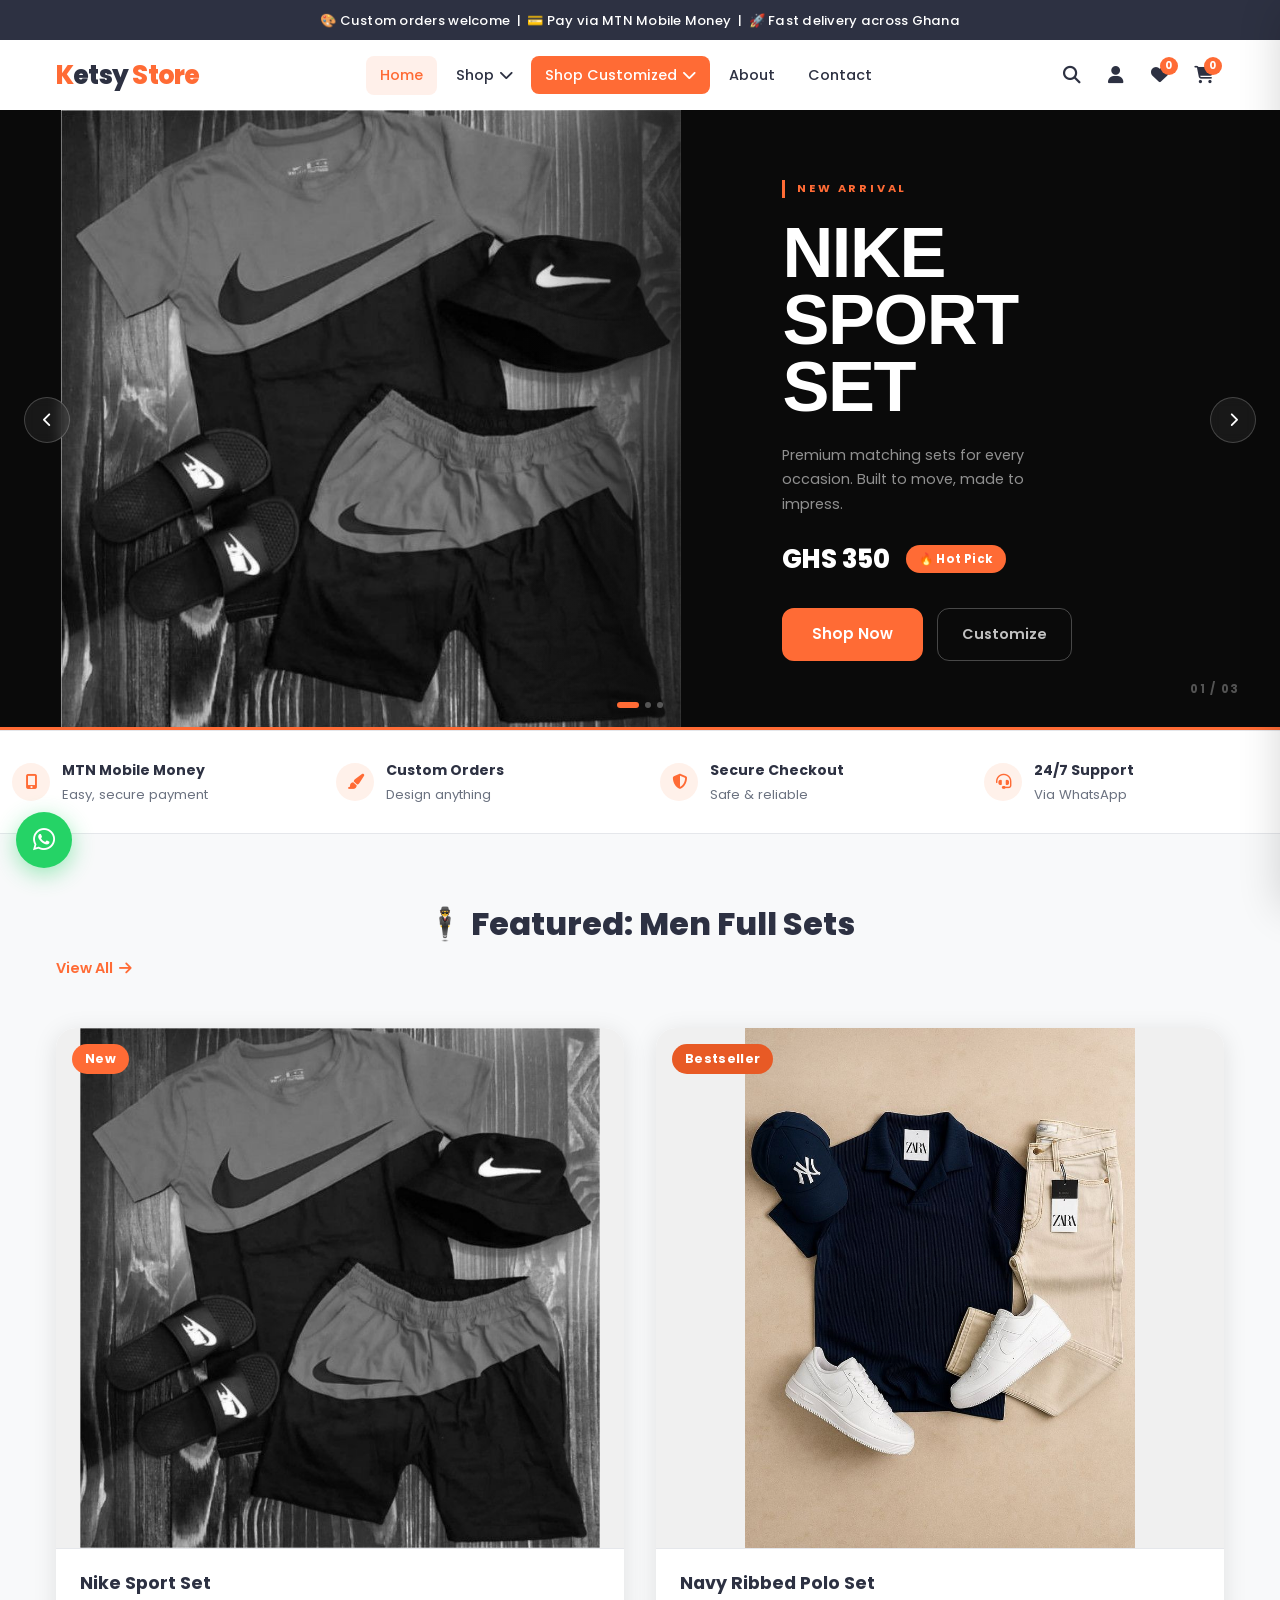
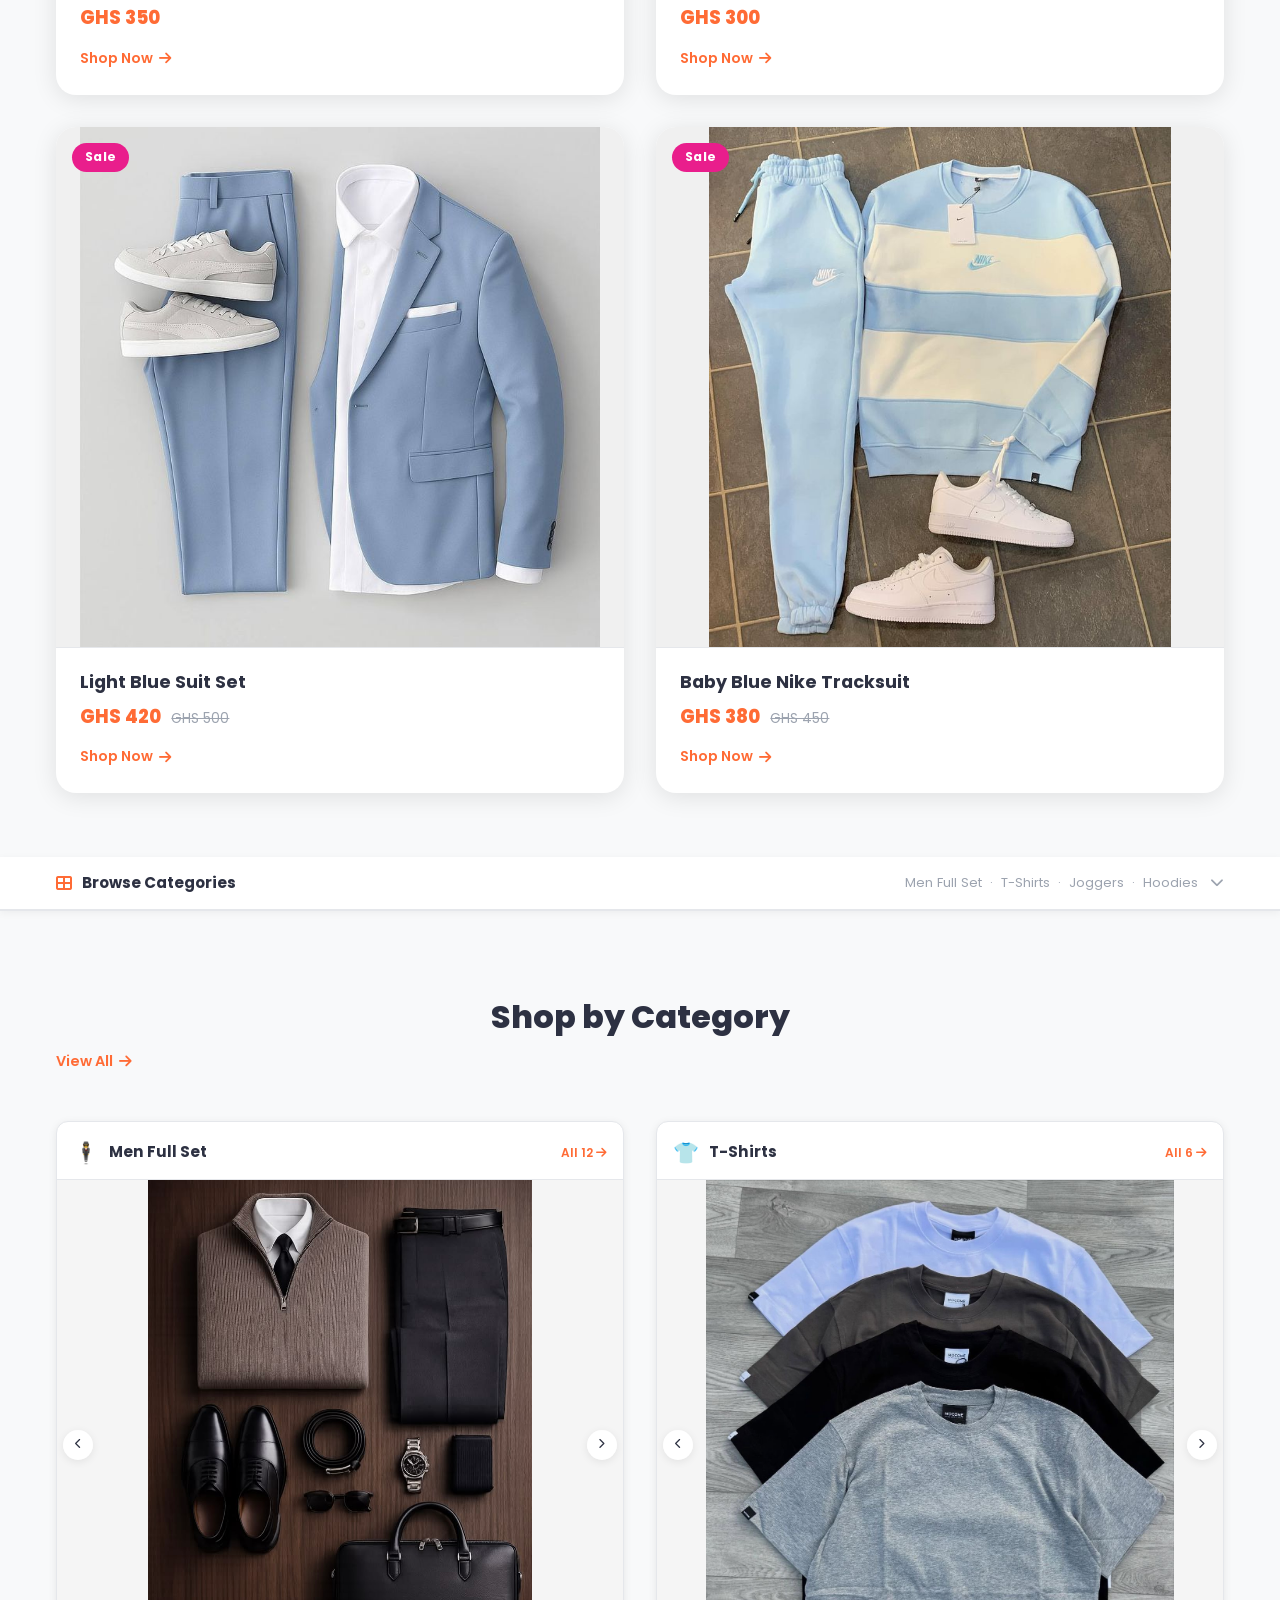
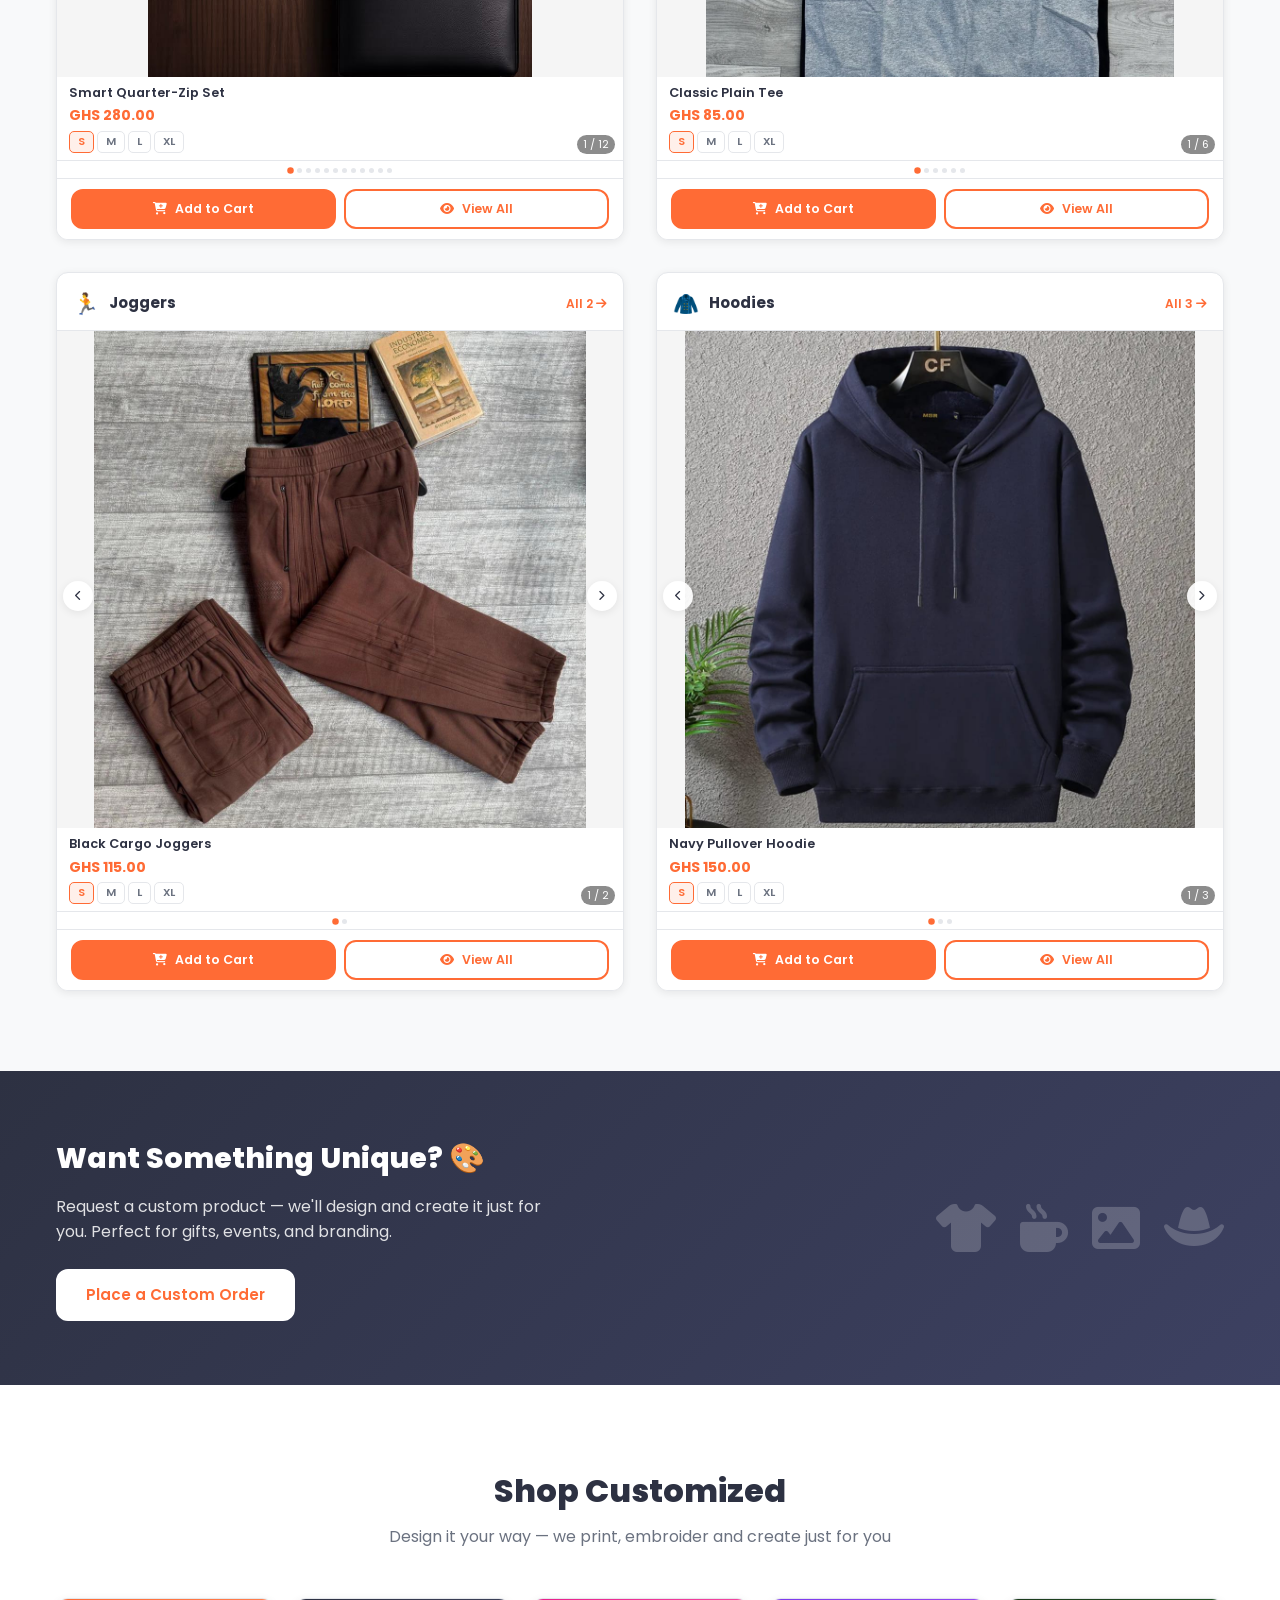
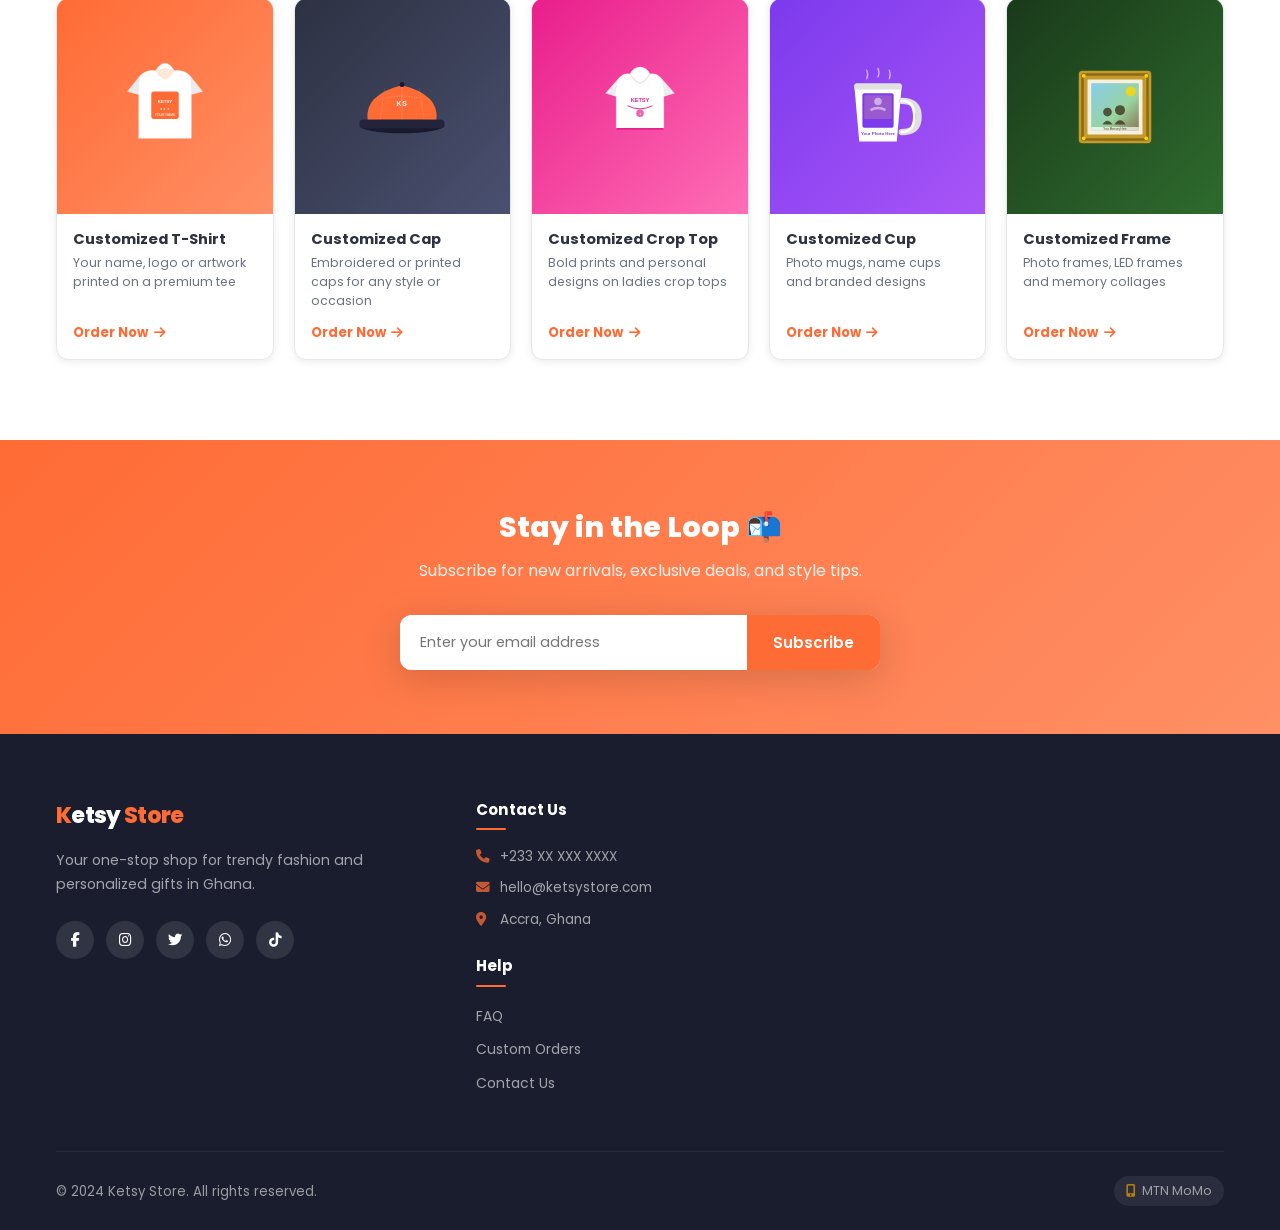
==== commit 54088934: "Fix hero image fitting, remove hoodie-3 (deleted), add full outfit descriptions with shoes" ====
--- a/index.html
+++ b/index.html
@@ -138,19 +138,19 @@
       </div>
     </div>
 
-    <!-- Slide 2: Black Zip-Up Hoodie -->
+    <!-- Slide 2: Navy Pullover Hoodie -->
     <div class="hero-lb-slide">
       <div class="hero-lb-img">
-        <img src="images/hoodies/hoodie-3.jpg" alt="Black Zip-Up Hoodie" loading="lazy">
+        <img src="images/hoodies/hoodie-1.jpg" alt="Navy Pullover Hoodie" loading="lazy">
         <div class="hero-lb-img-overlay"></div>
       </div>
-      <div class="hero-lb-content" style="--lb-accent:#2E5E2E">
+      <div class="hero-lb-content" style="--lb-accent:#1A2A5E">
         <span class="hero-lb-eyebrow">Premium Hoodie</span>
-        <h1 class="hero-lb-title">Zip-Up<br>Hoodie</h1>
-        <p class="hero-lb-desc">Warm, stylish, and built for any season. Your go-to layering piece.</p>
+        <h1 class="hero-lb-title">Navy<br>Pullover<br>Hoodie</h1>
+        <p class="hero-lb-desc">Thick premium fleece, deep navy colour — pairs perfectly with joggers or denim and fresh kicks.</p>
         <div class="hero-lb-meta">
-          <span class="hero-lb-price">GHS 170</span>
-          <span class="hero-lb-badge">✨ New</span>
+          <span class="hero-lb-price">GHS 150</span>
+          <span class="hero-lb-badge">⭐ Bestseller</span>
         </div>
         <div class="hero-lb-btns">
           <a href="shop.html?cat=hoodies" class="btn btn-primary">Shop Hoodies</a>
--- a/css/style.css
+++ b/css/style.css
@@ -2122,20 +2122,23 @@
 .hero-lb-img {
   position: relative;
   overflow: hidden;
+  background: #0a0a0a;
+  display: flex;
+  align-items: center;
+  justify-content: center;
 }
 .hero-lb-img img {
   width: 100%;
   height: 100%;
-  object-fit: cover;
-  object-position: top center;
+  object-fit: contain;
+  object-position: center center;
   display: block;
-  transition: transform 8s ease;
-}
-.hero-lb-slide.active .hero-lb-img img { transform: scale(1.04); }
+}
 .hero-lb-img-overlay {
   position: absolute;
   inset: 0;
-  background: linear-gradient(to right, rgba(0,0,0,.15) 60%, #0a0a0a 100%);
+  background: linear-gradient(to right, transparent 70%, #0a0a0a 100%);
+  pointer-events: none;
 }
 
 /* Right: text panel */
@@ -2381,7 +2384,7 @@
   width: 100%;
   height: 100%;
   object-fit: contain;
-  object-position: center top;
+  object-position: center center;
   transition: transform .4s ease;
 }
 .sc-img-link:hover .sc-img img { transform: scale(1.05); }
@@ -2535,7 +2538,7 @@
   width: 100%;
   height: 100%;
   object-fit: contain;
-  object-position: center top;
+  object-position: center center;
   display: block;
   transition: transform 0.4s ease;
 }
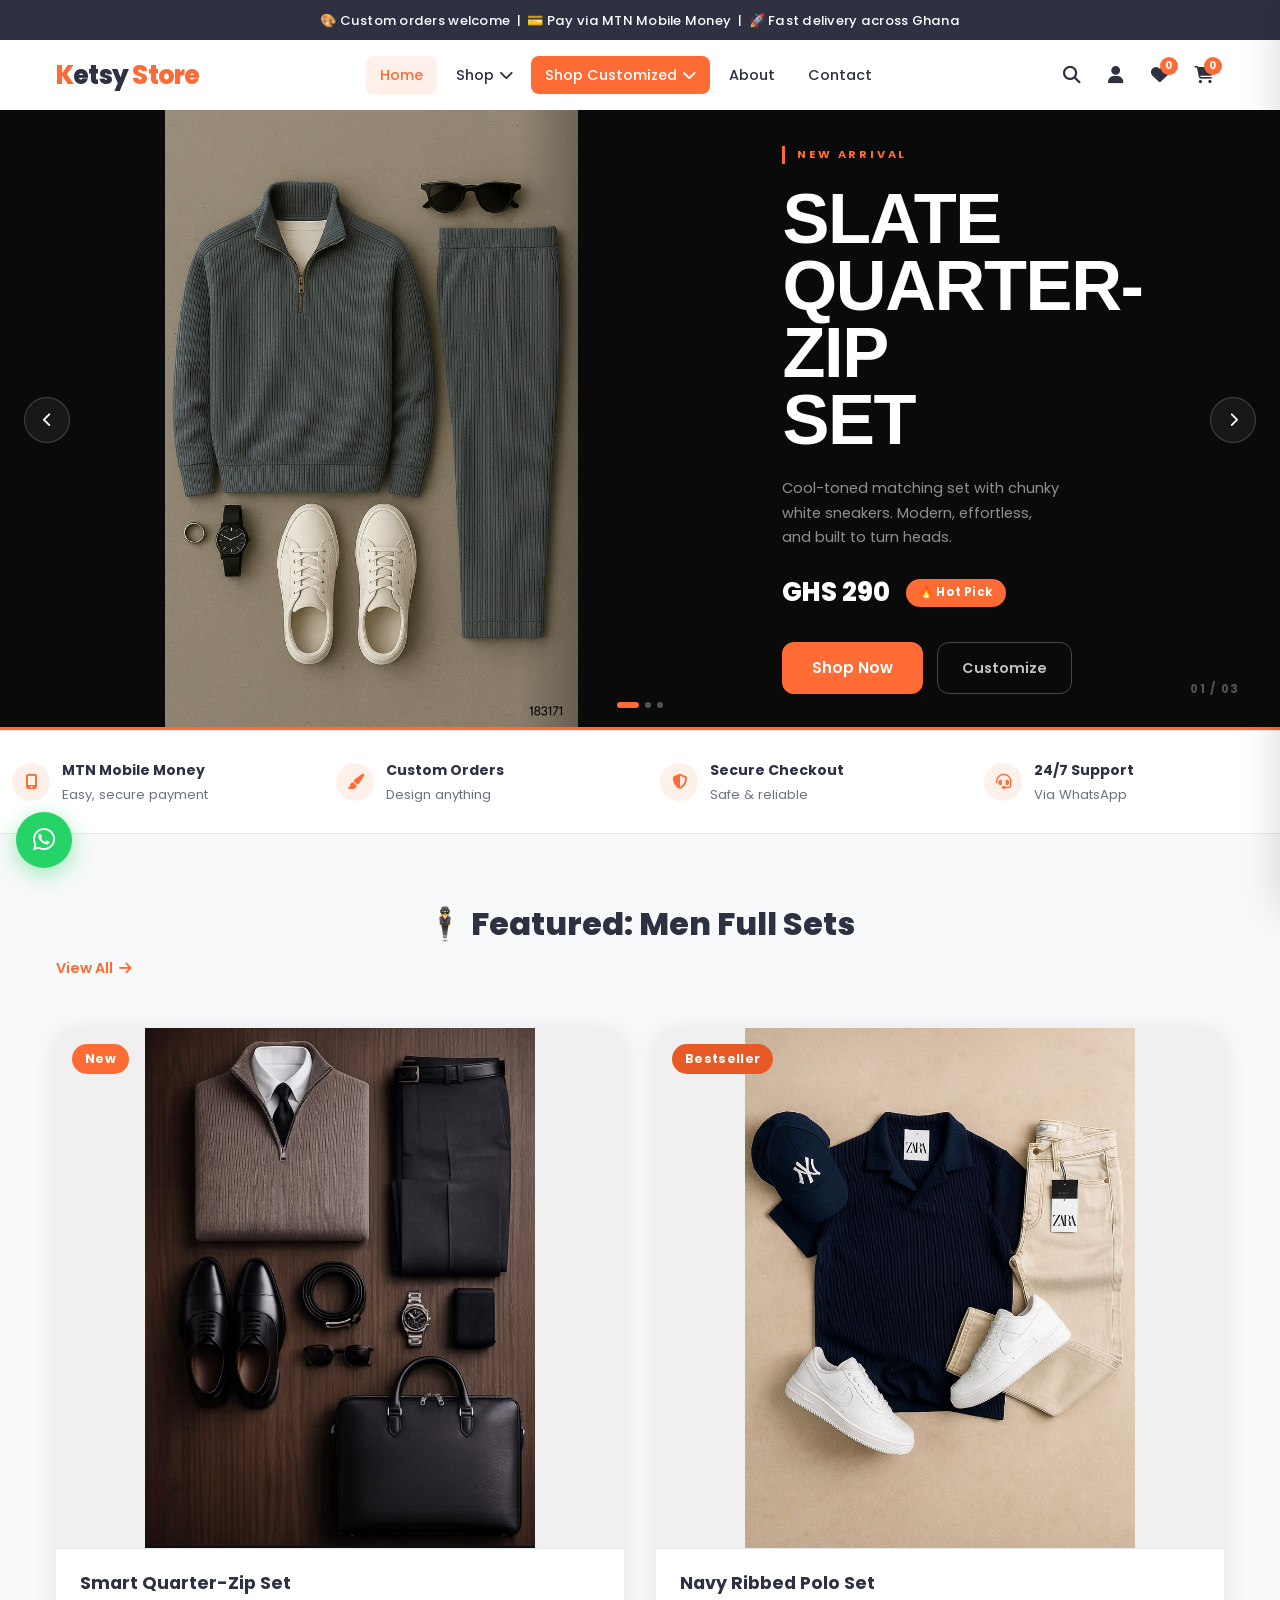
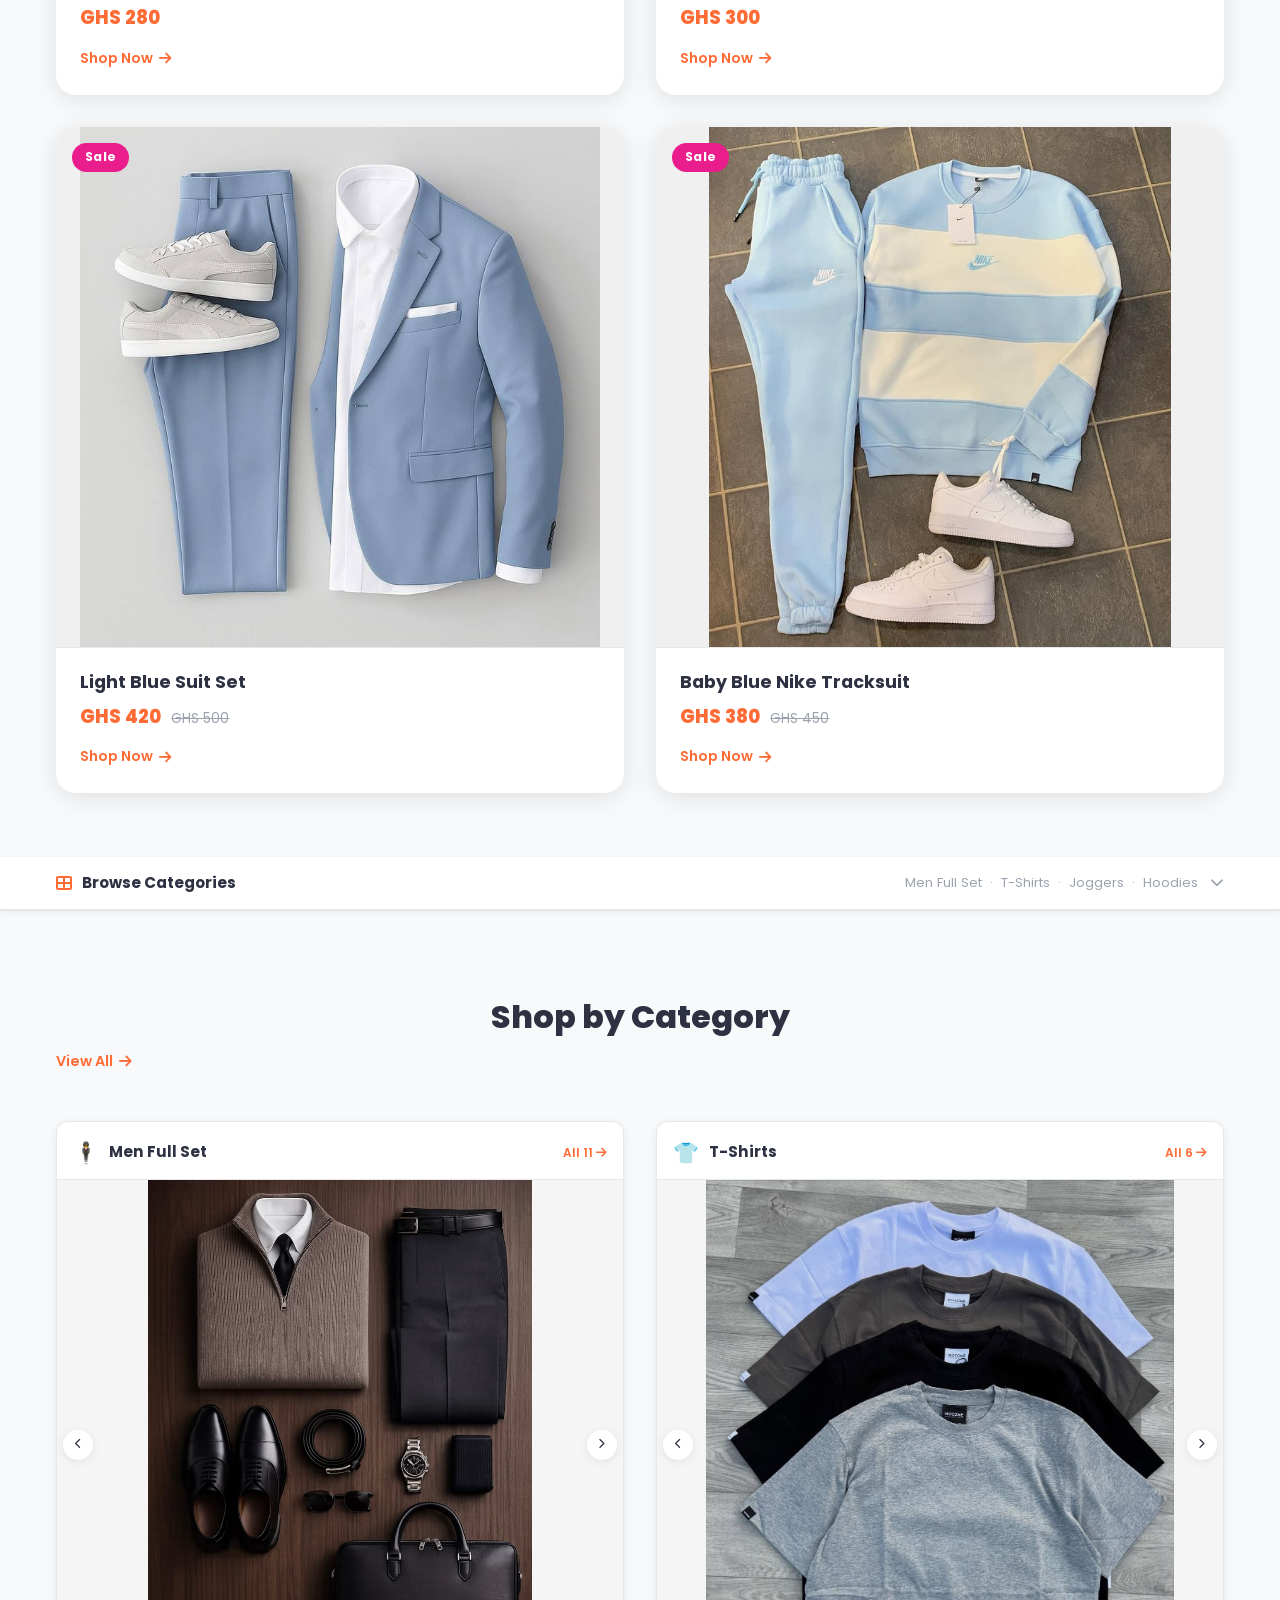
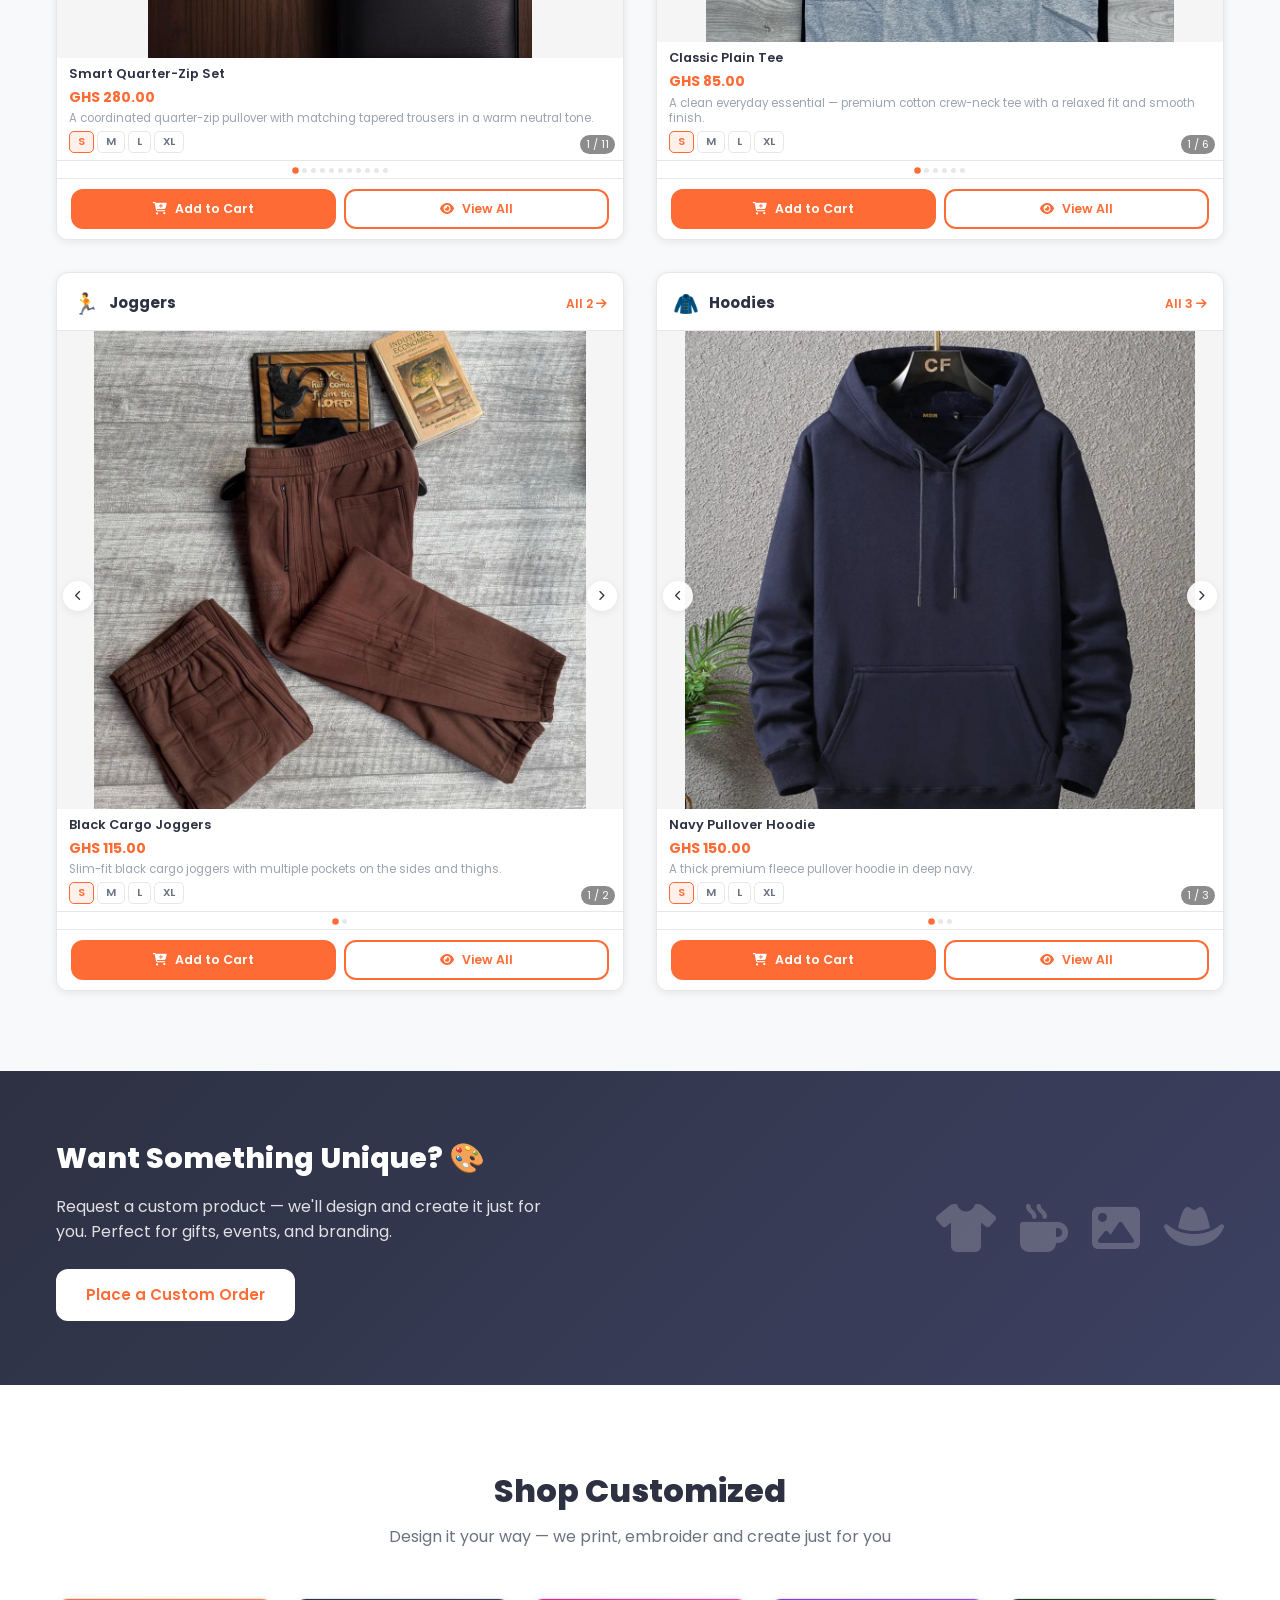
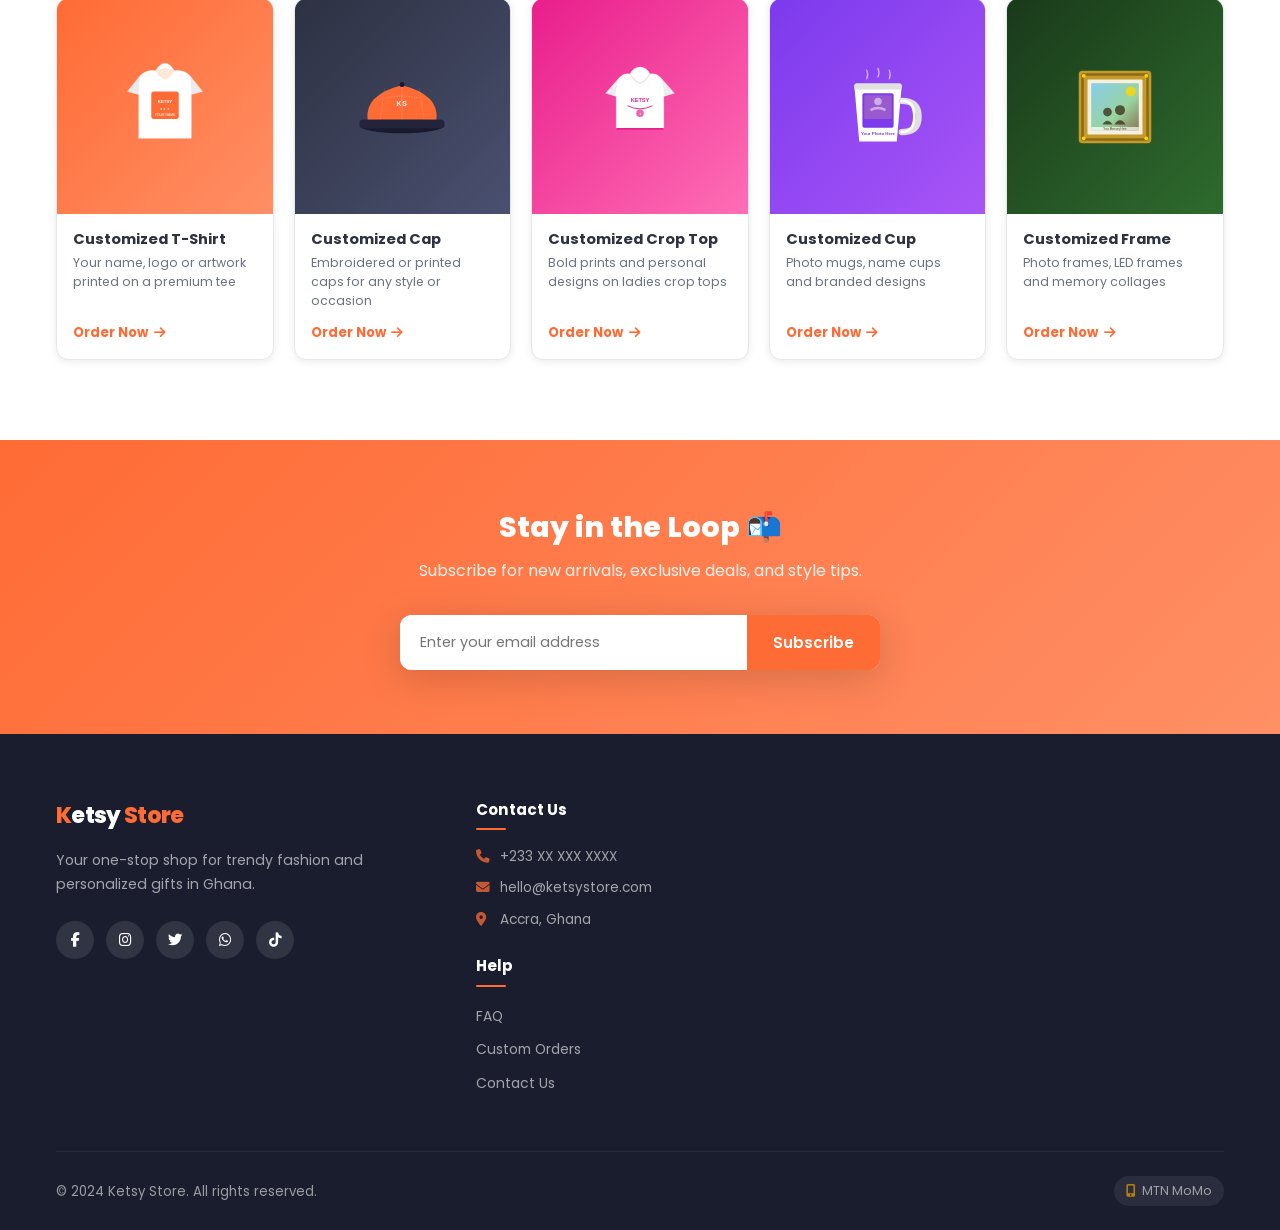
==== commit 99b4b518: "Remove Nike Sport Set; update hero & featured; clean shop filters - Replace fullset-9.jpg (Nike Spor" ====
--- a/index.html
+++ b/index.html
@@ -12,7 +12,7 @@
   <meta property="og:title" content="Ketsy Store – Fashion & Custom Gifts"/>
   <meta property="og:description" content="Trendy fashion and personalized gifts in Ghana. Pay with Mobile Money."/>
   <meta property="og:type" content="website"/>
-  <meta property="og:image" content="images/fullset/fullset-9.jpg"/>
+  <meta property="og:image" content="images/fullset/fullset-13.jpg"/>
   <meta name="twitter:card" content="summary_large_image"/>
 
   <link rel="icon" type="image/png" href="images/tshirts/tshirt-1.jpg"/>
@@ -60,7 +60,6 @@
             <li><a href="shop.html?cat=joggers">Joggers</a></li>
             <li><a href="shop.html?cat=hoodies">Hoodies</a></li>
             <li><a href="shop.html?cat=fullset">Men Full Set</a></li>
-            <li><a href="shop.html?cat=croptops">Crop Tops</a></li>
           </ul>
         </li>
         <li class="dropdown">
@@ -116,18 +115,18 @@
 <section class="hero-lb" id="hero-lb">
   <div class="hero-lb-slides" id="hero-slides">
 
-    <!-- Slide 1: Nike Sport Set -->
+    <!-- Slide 1: Slate Quarter-Zip Set -->
     <div class="hero-lb-slide active">
       <div class="hero-lb-img">
-        <img src="images/fullset/fullset-9.jpg" alt="Nike Sport Set" loading="eager">
+        <img src="images/fullset/fullset-13.jpg" alt="Slate Quarter-Zip Set" loading="eager">
         <div class="hero-lb-img-overlay"></div>
       </div>
       <div class="hero-lb-content">
         <span class="hero-lb-eyebrow">New Arrival</span>
-        <h1 class="hero-lb-title">Nike<br>Sport<br>Set</h1>
-        <p class="hero-lb-desc">Premium matching sets for every occasion. Built to move, made to impress.</p>
+        <h1 class="hero-lb-title">Slate<br>Quarter-Zip<br>Set</h1>
+        <p class="hero-lb-desc">Cool-toned matching set with chunky white sneakers. Modern, effortless, and built to turn heads.</p>
         <div class="hero-lb-meta">
-          <span class="hero-lb-price">GHS 350</span>
+          <span class="hero-lb-price">GHS 290</span>
           <span class="hero-lb-badge">🔥 Hot Pick</span>
         </div>
         <div class="hero-lb-btns">
@@ -230,14 +229,14 @@
     </div>
     <div class="featured-fullset-grid">
 
-      <a href="product.html?id=33" class="featured-fs-card">
+      <a href="product.html?id=25" class="featured-fs-card">
         <div class="featured-fs-img">
-          <img src="images/fullset/fullset-9.jpg" alt="Nike Sport Set" loading="eager">
+          <img src="images/fullset/fullset-1.jpg" alt="Smart Quarter-Zip Set" loading="eager">
           <span class="featured-fs-badge">New</span>
         </div>
         <div class="featured-fs-info">
-          <h3>Nike Sport Set</h3>
-          <div class="featured-fs-price">GHS 350</div>
+          <h3>Smart Quarter-Zip Set</h3>
+          <div class="featured-fs-price">GHS 280</div>
           <span class="featured-fs-cta">Shop Now <i class="fas fa-arrow-right"></i></span>
         </div>
       </a>
--- a/css/style.css
+++ b/css/style.css
@@ -2401,6 +2401,7 @@
 .sc-name { font-size: .8rem; font-weight: 600; color: var(--text); line-height: 1.3; margin-bottom: .2rem; white-space: nowrap; overflow: hidden; text-overflow: ellipsis; }
 .sc-price { font-size: .88rem; font-weight: 700; color: var(--primary); }
 .sc-old { font-size: .72rem; color: var(--text-muted); text-decoration: line-through; margin-left: .3rem; }
+.sc-look { font-size: .72rem; color: var(--text-muted); line-height: 1.35; margin-top: .2rem; display: -webkit-box; -webkit-line-clamp: 2; -webkit-box-orient: vertical; overflow: hidden; }
 .sc-sizes { display: flex; flex-wrap: wrap; gap: 3px; margin-top: 4px; }
 /* Nav buttons on showcase */
 .sc-nav {
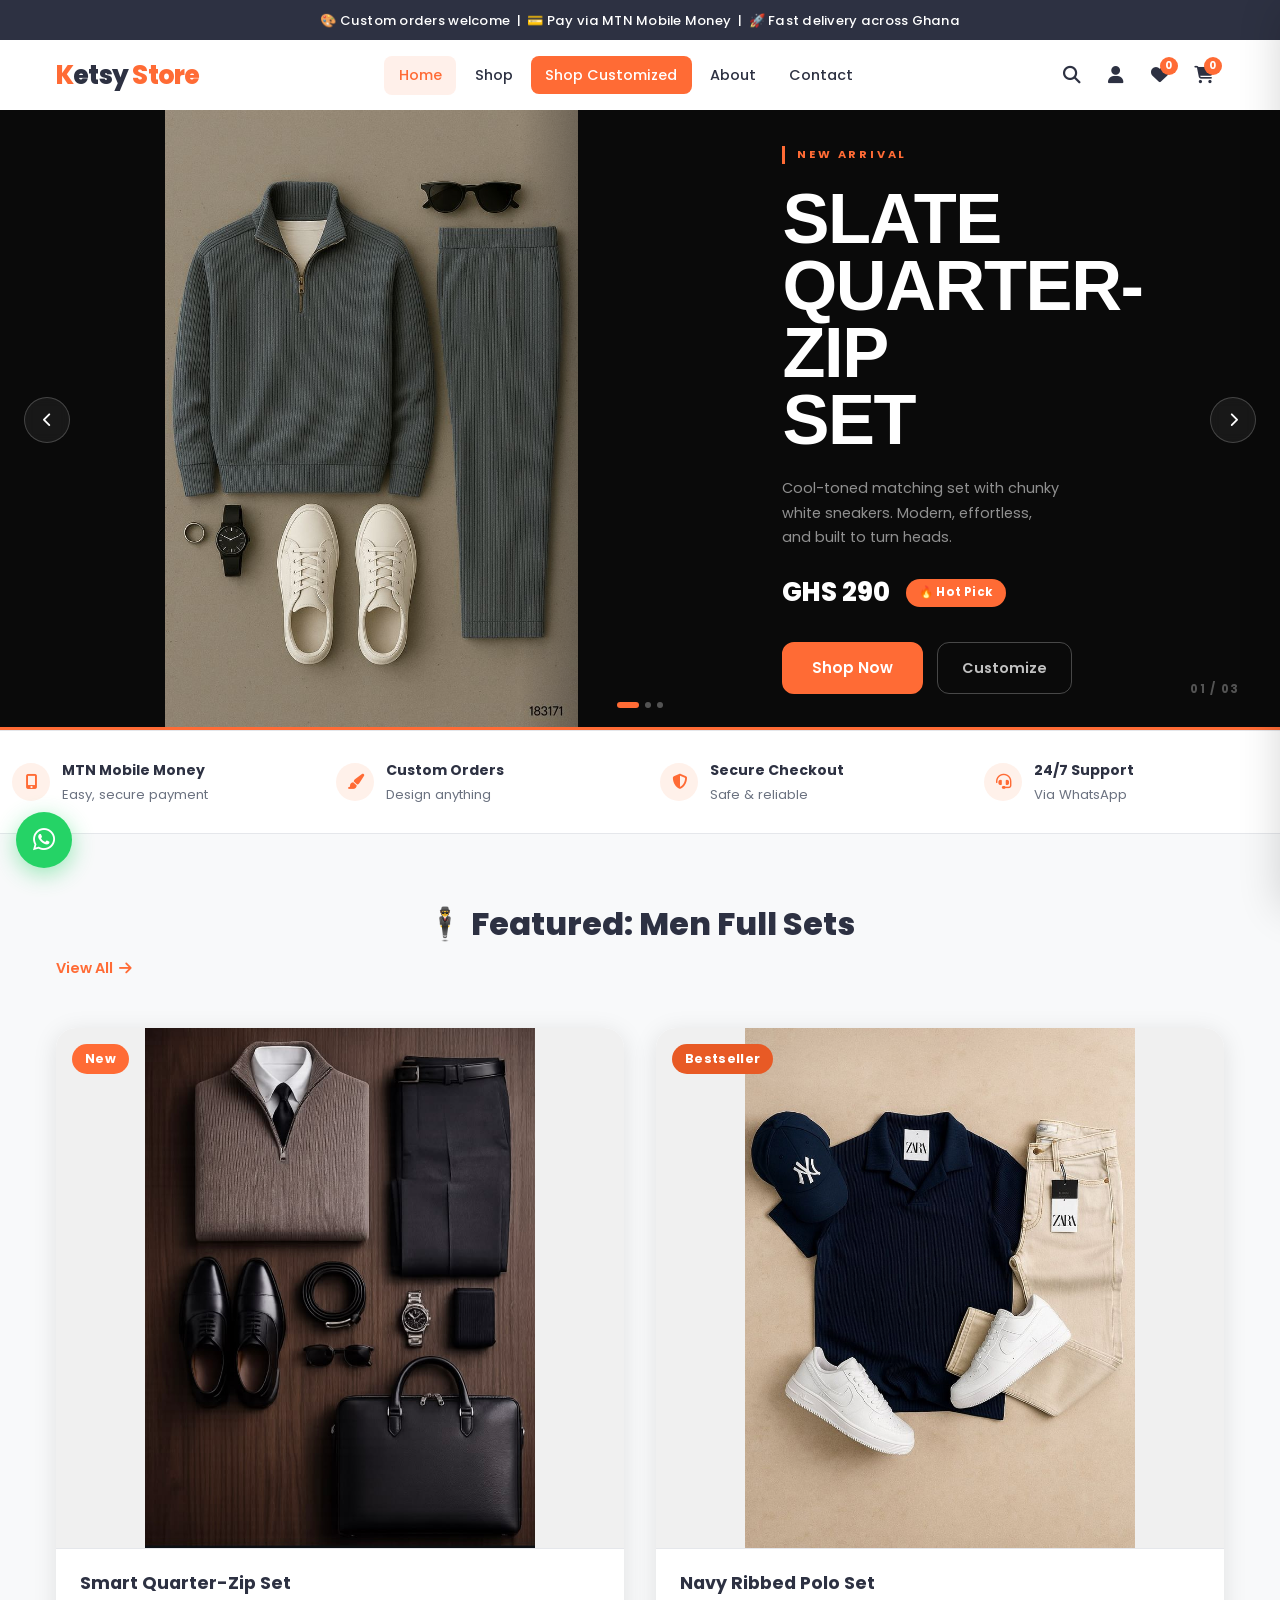
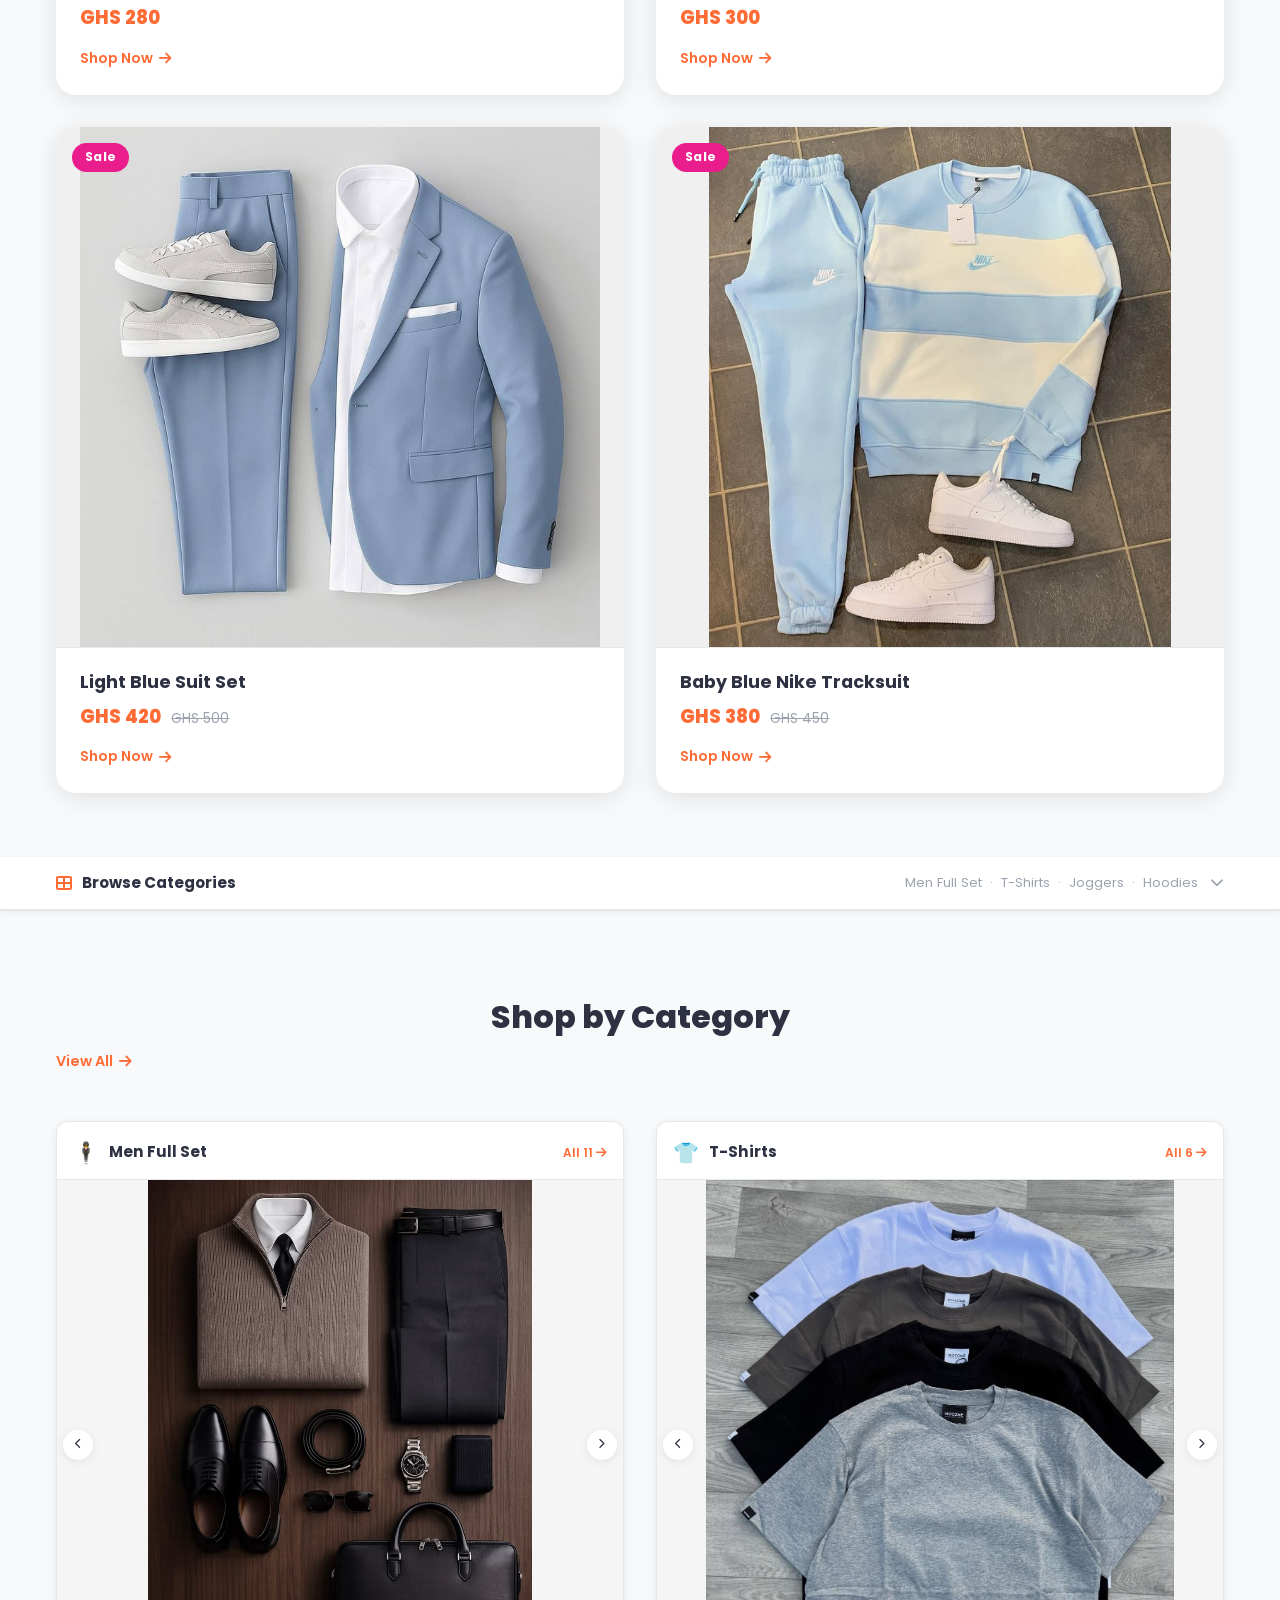
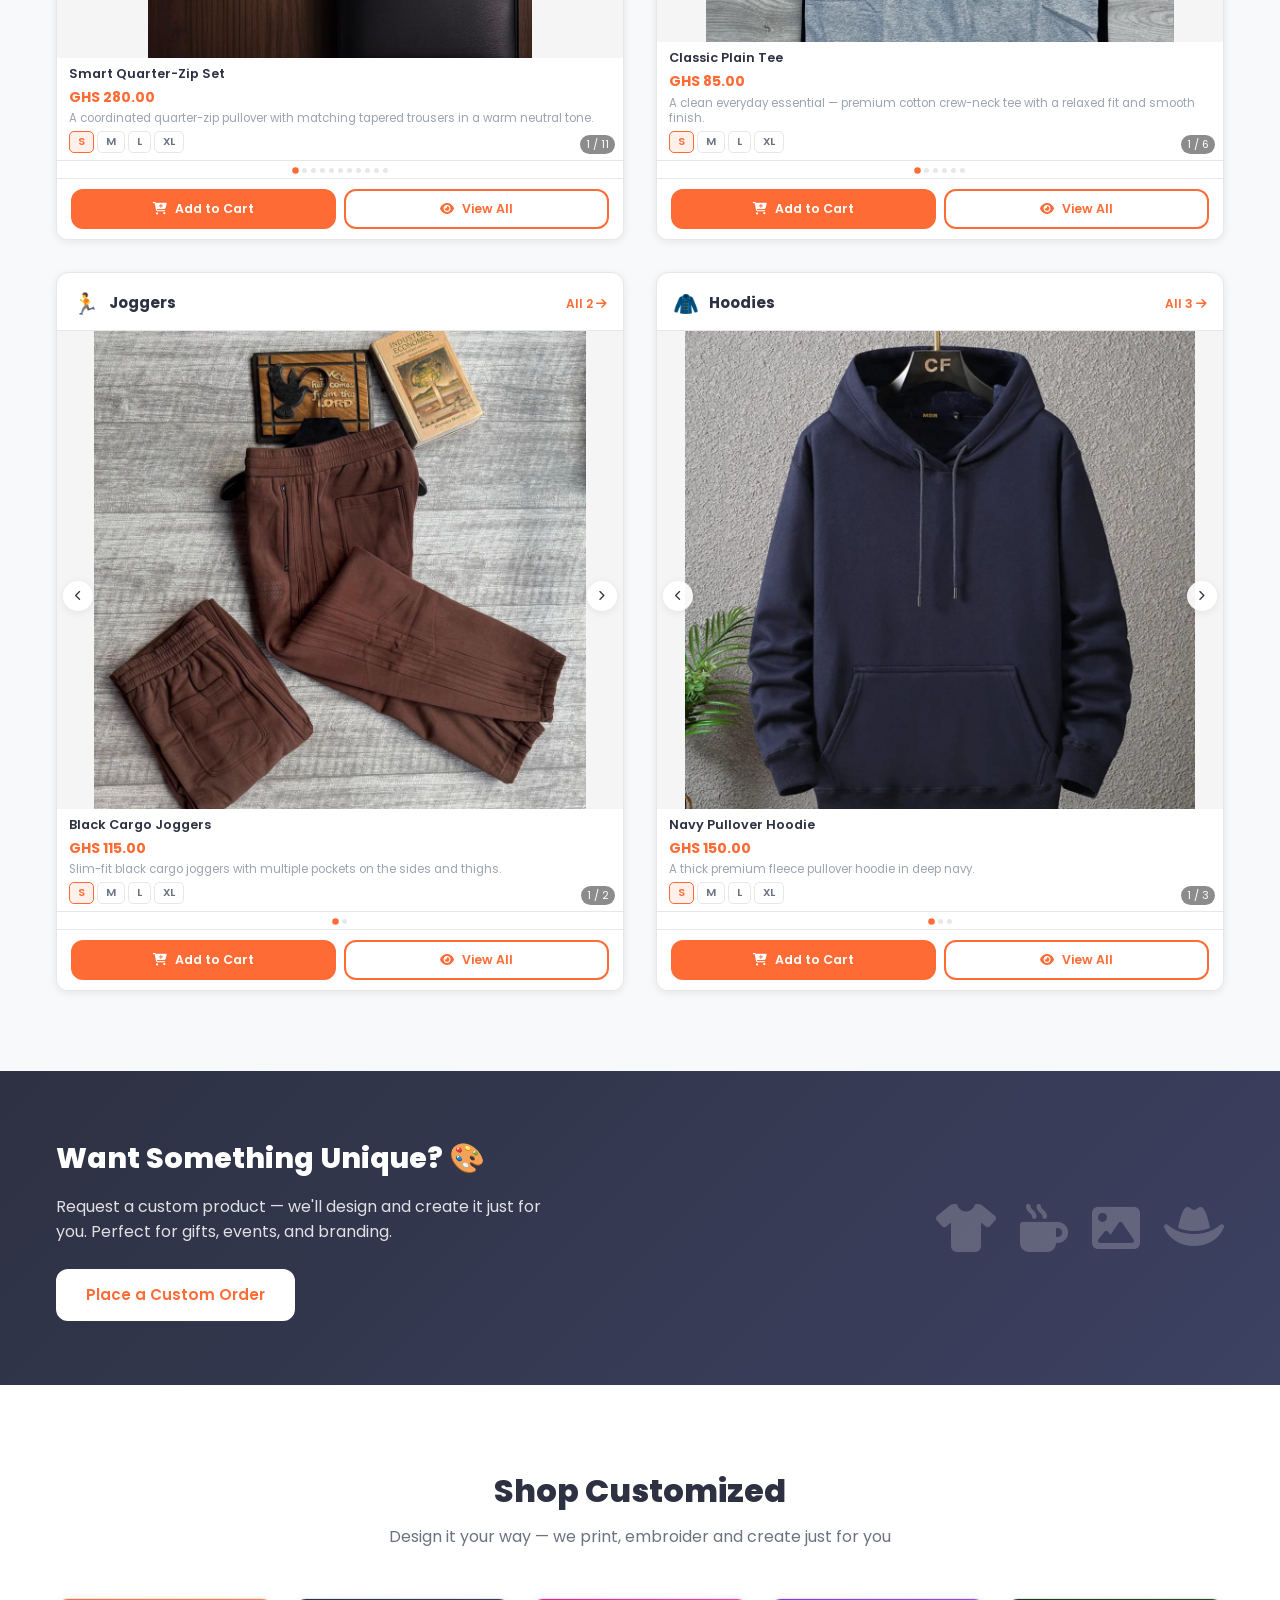
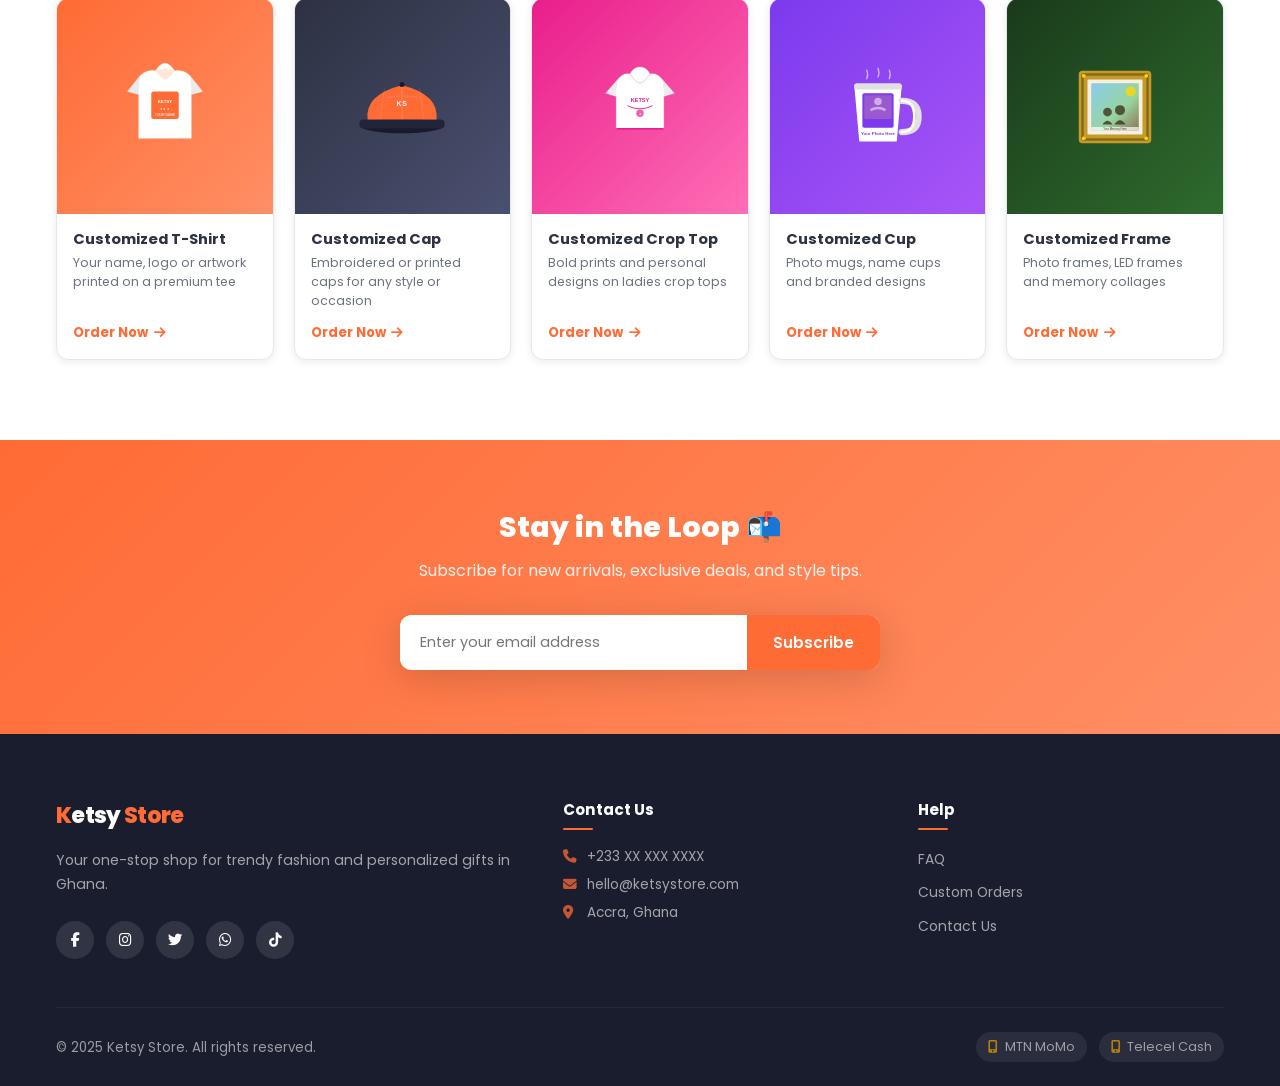
==== commit 1883b82c: "Footer layout, nav dropdown fix & full mobile optimisation - Footer: split Contact & Help into side-" ====
--- a/index.html
+++ b/index.html
@@ -54,7 +54,7 @@
       <ul class="nav-list">
         <li><a href="index.html" class="nav-link active">Home</a></li>
         <li class="dropdown">
-          <a href="shop.html" class="nav-link">Shop <i class="fas fa-chevron-down"></i></a>
+          <a href="shop.html" class="nav-link">Shop</a><button class="dropdown-toggle" aria-label="Toggle menu" aria-expanded="false"><i class="fas fa-chevron-down"></i></button>
           <ul class="dropdown-menu">
             <li><a href="shop.html?cat=tshirts">T-Shirts</a></li>
             <li><a href="shop.html?cat=joggers">Joggers</a></li>
@@ -63,7 +63,7 @@
           </ul>
         </li>
         <li class="dropdown">
-          <a href="custom-order.html" class="nav-link">Shop Customized <i class="fas fa-chevron-down"></i></a>
+          <a href="custom-order.html" class="nav-link">Shop Customized</a><button class="dropdown-toggle" aria-label="Toggle menu" aria-expanded="false"><i class="fas fa-chevron-down"></i></button>
           <ul class="dropdown-menu">
             <li><a href="custom-order.html?type=tshirt">🎨 Customized T-Shirt</a></li>
             <li><a href="custom-order.html?type=croptop">🎨 Customized Crop Top</a></li>
@@ -574,9 +574,7 @@
   <div class="container">
     <div class="footer-grid">
       <div class="footer-brand">
-        <a href="index.html" class="logo footer-logo">
-          <span class="logo-k">K</span>etsy <span class="logo-store">Store</span>
-        </a>
+        <a href="index.html" class="logo footer-logo"><span class="logo-k">K</span>etsy <span class="logo-store">Store</span></a>
         <p>Your one-stop shop for trendy fashion and personalized gifts in Ghana.</p>
         <div class="social-links">
           <a href="#" class="social-link" aria-label="Facebook"><i class="fab fa-facebook-f"></i></a>
@@ -589,9 +587,11 @@
       <div class="footer-col">
         <h4>Contact Us</h4>
         <p><i class="fas fa-phone"></i> +233 XX XXX XXXX</p>
-        <p style="margin-top:.6rem"><i class="fas fa-envelope"></i> hello@ketsystore.com</p>
-        <p style="margin-top:.6rem"><i class="fas fa-map-marker-alt"></i> Accra, Ghana</p>
-        <h4 style="margin-top:1.5rem">Help</h4>
+        <p><i class="fas fa-envelope"></i> hello@ketsystore.com</p>
+        <p><i class="fas fa-map-marker-alt"></i> Accra, Ghana</p>
+      </div>
+      <div class="footer-col">
+        <h4>Help</h4>
         <ul>
           <li><a href="faq.html">FAQ</a></li>
           <li><a href="custom-order.html">Custom Orders</a></li>
@@ -600,10 +600,10 @@
       </div>
     </div>
     <div class="footer-bottom">
-      <p>&copy; 2024 Ketsy Store. All rights reserved.</p>
+      <p>&copy; 2025 Ketsy Store. All rights reserved.</p>
       <div class="payment-badges">
         <span class="payment-badge"><i class="fas fa-mobile-alt"></i> MTN MoMo</span>
-        
+        <span class="payment-badge"><i class="fas fa-mobile-alt"></i> Telecel Cash</span>
       </div>
     </div>
   </div>
--- a/css/style.css
+++ b/css/style.css
@@ -722,7 +722,7 @@
 
 .footer-grid {
   display: grid;
-  grid-template-columns: 2fr 1fr 1fr 1.5fr;
+  grid-template-columns: 1.5fr 1fr 1fr;
   gap: 3rem;
   margin-bottom: 3rem;
 }
@@ -1490,10 +1490,56 @@
 }
 
 @media (max-width: 900px) {
-  .nav { display: none; position: fixed; top: 0; left: 0; right: 0; bottom: 0; background: #fff; z-index: 999; flex-direction: column; align-items: center; justify-content: center; }
+  .nav {
+    display: none;
+    position: fixed;
+    top: 0; left: 0; right: 0; bottom: 0;
+    background: #fff;
+    z-index: 999;
+    flex-direction: column;
+    align-items: center;
+    justify-content: center;
+    overflow-y: auto;
+    padding: 5rem 2rem 2rem;
+  }
   .nav.open { display: flex; }
-  .nav-list { flex-direction: column; align-items: center; gap: 0.5rem; font-size: 1.1rem; }
-  .dropdown-menu { position: static; opacity: 1; visibility: visible; transform: none; box-shadow: none; border: none; padding: 0 0 0 1.5rem; background: transparent; }
+  .nav-list { flex-direction: column; align-items: center; gap: 0; width: 100%; max-width: 320px; }
+
+  /* Dropdown toggle button — visible only on mobile */
+  .dropdown-toggle {
+    background: none;
+    border: none;
+    cursor: pointer;
+    color: var(--text);
+    padding: .3rem .5rem;
+    display: inline-flex;
+    align-items: center;
+    font-size: .85rem;
+    transition: transform .3s;
+  }
+  .dropdown.open > .dropdown-toggle i { transform: rotate(180deg); }
+
+  /* Each dropdown li: row of text + chevron */
+  .dropdown { display: flex; flex-wrap: wrap; align-items: center; justify-content: center; width: 100%; }
+  .dropdown > .nav-link { flex: 1; text-align: center; }
+
+  /* Submenu: hidden by default, shown when .open */
+  .dropdown-menu {
+    position: static !important;
+    opacity: 1 !important;
+    visibility: visible !important;
+    transform: none !important;
+    box-shadow: none !important;
+    border: none !important;
+    background: #FFF8F5 !important;
+    border-radius: var(--border-radius-sm) !important;
+    padding: .5rem 0 !important;
+    width: 100%;
+    display: none;
+  }
+  .dropdown.open > .dropdown-menu { display: block; }
+  .dropdown-menu li a { text-align: center; padding: .5rem 1rem; font-size: .95rem; }
+
   .hamburger { display: flex; z-index: 1000; }
 
   .hero-slide .container { flex-direction: column; text-align: center; }
@@ -1879,17 +1925,22 @@
 
 /* ----- Improve mobile nav ----- */
 @media (max-width: 900px) {
-  .nav { padding: 2rem; }
-  .nav-list { gap: 1rem !important; }
+  .nav-list { gap: .5rem !important; width: 100%; }
+  .nav-list > li { width: 100%; text-align: center; }
   .nav-list .nav-link {
-    padding: .6rem 1.2rem;
+    padding: .75rem 1.5rem;
     border-radius: 20px;
     font-size: 1.05rem;
-    display: inline-block;
+    display: inline-flex;
+    align-items: center;
+    justify-content: center;
   }
   .nav-list .nav-link.active { background: var(--primary); color: #fff; }
-  .dropdown-menu { text-align: center; margin-top: .5rem; }
-  .dropdown-menu a { padding: .35rem 0; font-size: .95rem; }
+}
+
+/* Hide dropdown-toggle on desktop — hover handles it */
+@media (min-width: 901px) {
+  .dropdown-toggle { display: none; }
 }
 
 /* ----- Product card polish ----- */
@@ -2606,3 +2657,120 @@
   .showcase-card-footer .btn { font-size: .72rem; padding: .4rem .3rem; }
 }
 
+/* =====================================================
+   KETSY — MOBILE-FIRST POLISH
+   ===================================================== */
+
+/* ── Header tighter on small screens ── */
+@media (max-width: 480px) {
+  .header .container { padding: 0 .85rem; }
+  .logo { font-size: 1.2rem; }
+  .icon-btn { width: 36px; height: 36px; font-size: 1rem; }
+  .header-actions { gap: .1rem; }
+  .announcement-bar { font-size: .68rem; padding: .35rem .75rem; }
+}
+
+/* ── Hero lookbook mobile ── */
+@media (max-width: 480px) {
+  .hero-lb-slide.active { grid-template-rows: 260px auto; }
+  .hero-lb-title { font-size: 2rem; line-height: 1; }
+  .hero-lb-desc { font-size: .82rem; max-width: 100%; }
+  .hero-lb-price { font-size: 1.3rem; }
+  .hero-lb-content { padding: 1.5rem 1.25rem 2.5rem; }
+  .hero-lb-eyebrow { font-size: .63rem; margin-bottom: 1rem; }
+  .hero-lb-meta { margin-bottom: 1.2rem; }
+  .hero-lb-btns { gap: .6rem; }
+  .hero-lb-btns .btn, .hero-lb-btns .btn-ghost-white { padding: .65rem 1.1rem; font-size: .82rem; }
+  .hero-lb-dots { bottom: 1rem; }
+}
+
+/* ── Featured full sets mobile ── */
+@media (max-width: 480px) {
+  .featured-fullset-grid { grid-template-columns: 1fr; gap: 1rem; }
+  .featured-fs-img { height: 320px; }
+  .featured-fs-info { padding: .85rem 1rem; }
+  .featured-fs-info h3 { font-size: .95rem; }
+  .featured-fs-price { font-size: 1rem; }
+}
+
+/* ── Products grid — 2 columns down to 360px ── */
+@media (max-width: 480px) {
+  .products-grid { grid-template-columns: repeat(2,1fr); gap: .75rem; }
+  .product-name { font-size: .78rem; }
+  .price-current { font-size: .88rem; }
+  .product-info { padding: .6rem .65rem; }
+}
+
+/* ── Shop filter pills — always horizontal scroll ── */
+@media (max-width: 600px) {
+  .cat-filter-pill-bar { -webkit-overflow-scrolling: touch; scrollbar-width: none; }
+  .cat-filter-pill-bar::-webkit-scrollbar { display: none; }
+}
+
+/* ── Showcase cards — single col on mobile ── */
+@media (max-width: 480px) {
+  .showcase-grid { grid-template-columns: 1fr; }
+  .sc-gallery { height: 380px; }
+  .sc-img { height: 320px; }
+}
+
+/* ── Trust row — 2 col then 1 col ── */
+@media (max-width: 480px) {
+  .trust-row { grid-template-columns: 1fr 1fr; gap: .4rem; padding: .75rem .5rem; }
+  .trust-item { font-size: .72rem; padding: .5rem; }
+  .trust-item i { font-size: .9rem; }
+}
+
+/* ── Footer mobile ── */
+@media (max-width: 600px) {
+  .footer-grid { grid-template-columns: 1fr; gap: 1.5rem; }
+  .footer { padding: 2.5rem 0 0; }
+  .footer-brand { text-align: center; }
+  .footer-brand .social-links { justify-content: center; }
+  .footer-col h4 { font-size: .9rem; }
+  .footer-bottom { flex-direction: column; text-align: center; gap: .75rem; }
+}
+
+/* ── Checkout/form mobile ── */
+@media (max-width: 480px) {
+  .form-group input,
+  .form-group select,
+  .form-group textarea { font-size: 16px; /* prevent iOS zoom */ }
+  .btn { touch-action: manipulation; }
+}
+
+/* ── Section spacing tighter on mobile ── */
+@media (max-width: 480px) {
+  .section { padding: 2.5rem 0; }
+  .section-header h2 { font-size: 1.3rem; }
+  .section-header { margin-bottom: 1.5rem; }
+  .container { padding: 0 1rem; }
+}
+
+/* ── Cart sidebar full-width on small phones ── */
+@media (max-width: 480px) {
+  .cart-sidebar { width: 100vw; max-width: 100vw; }
+}
+
+/* ── Page hero (shop, about, contact pages) ── */
+@media (max-width: 480px) {
+  .page-hero { padding: 3rem 0 2rem; }
+  .page-hero h1 { font-size: 1.6rem; }
+  .page-hero p { font-size: .85rem; }
+}
+
+/* ── WhatsApp float + back-to-top always visible above thumb zone ── */
+@media (max-width: 480px) {
+  .whatsapp-float { bottom: 1rem; left: 1rem; width: 48px; height: 48px; font-size: 1.3rem; border-radius: 50%; }
+  .wa-label { display: none; }
+  .back-to-top { bottom: 1rem; right: 1rem; width: 40px; height: 40px; }
+}
+
+/* ── Larger tap targets throughout ── */
+@media (max-width: 900px) {
+  .btn { min-height: 44px; }
+  .filter-option { padding: .4rem 0; }
+  .filter-option input[type="checkbox"] { width: 18px; height: 18px; cursor: pointer; }
+  .card-size-btn { min-width: 36px; min-height: 36px; }
+}
+
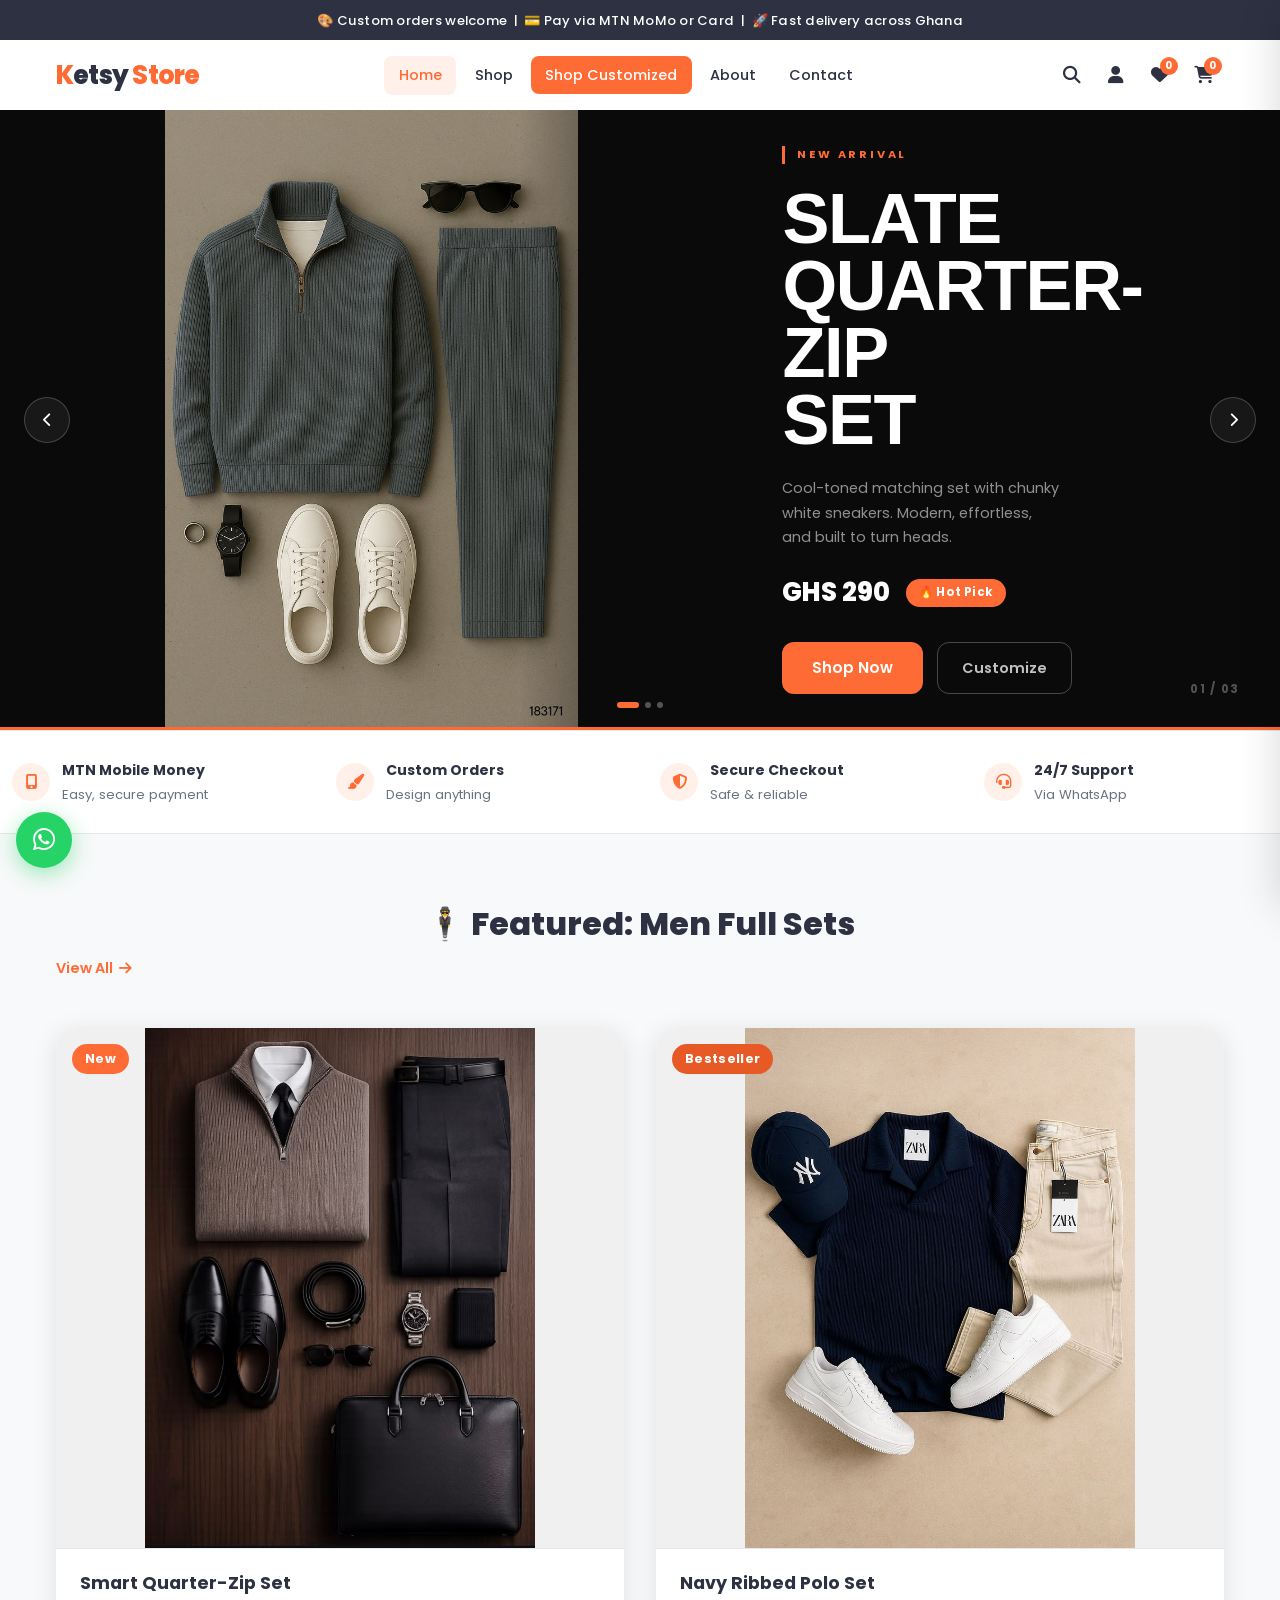
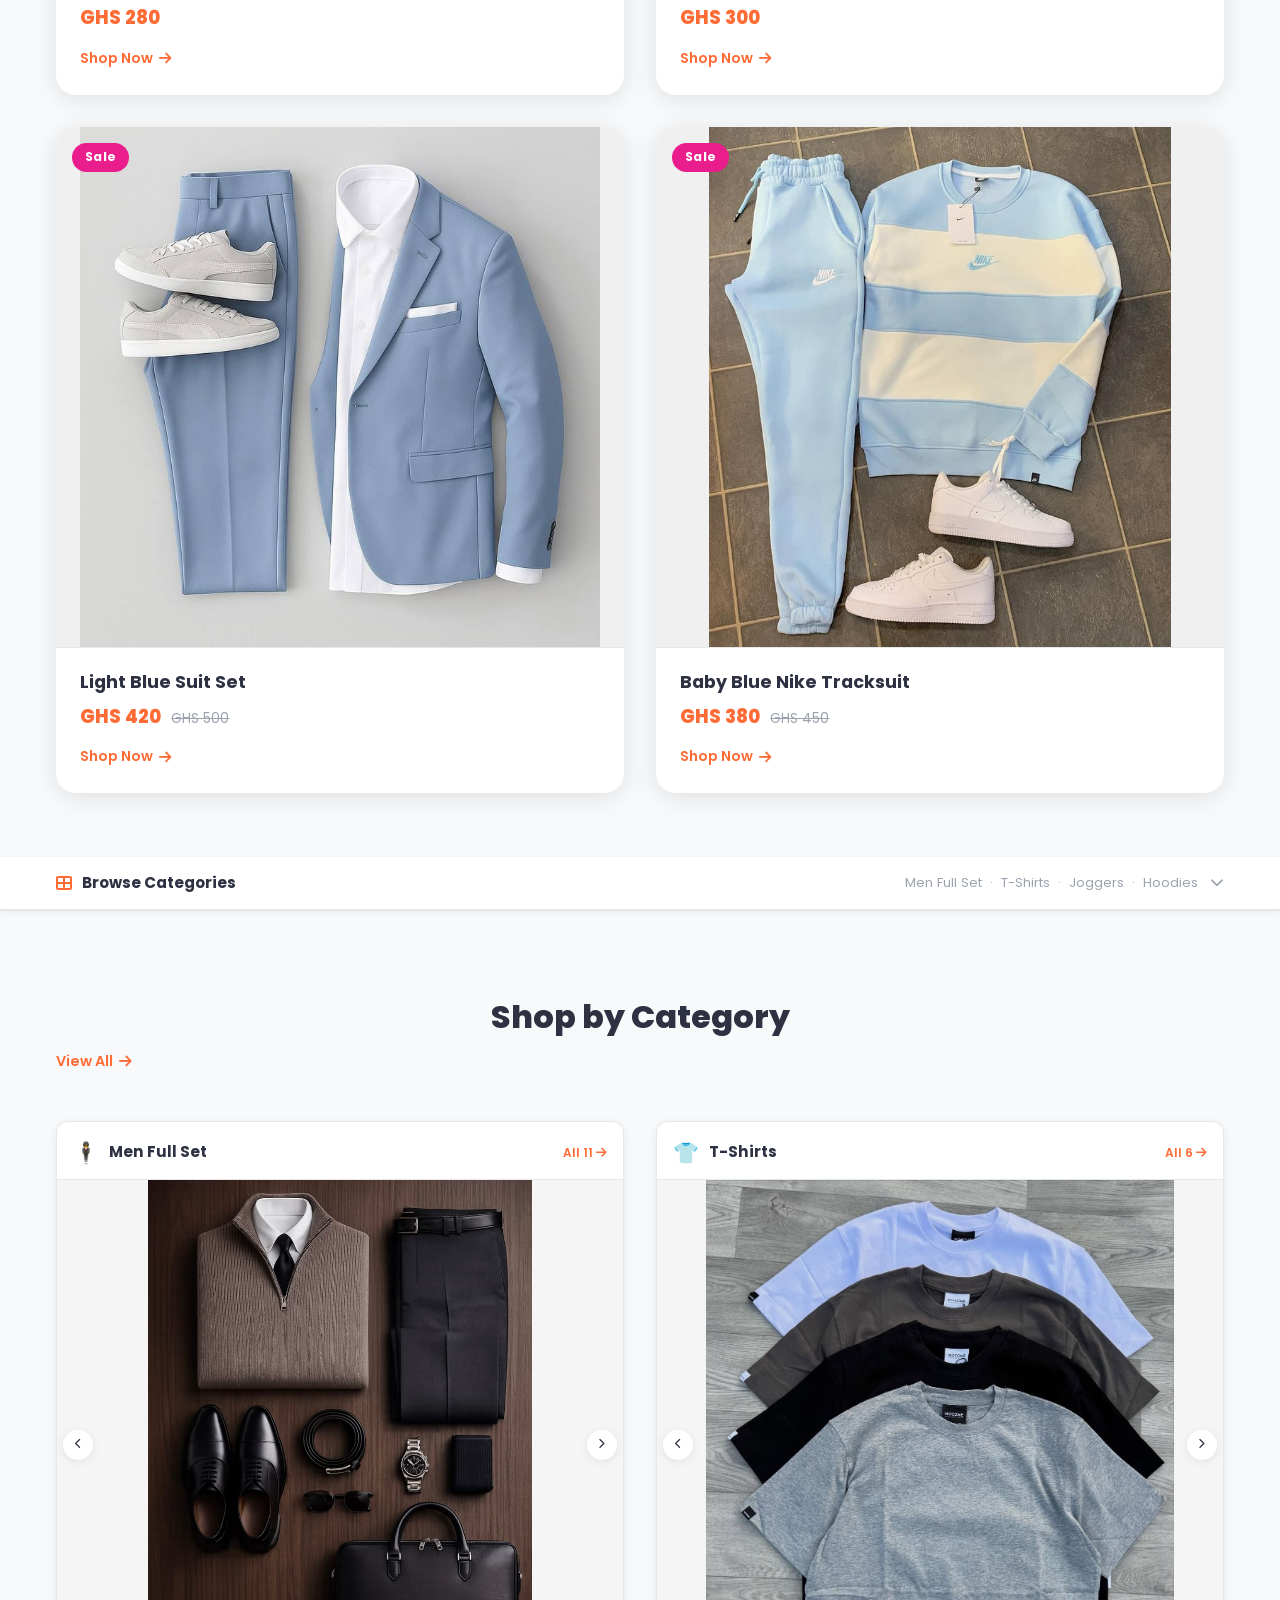
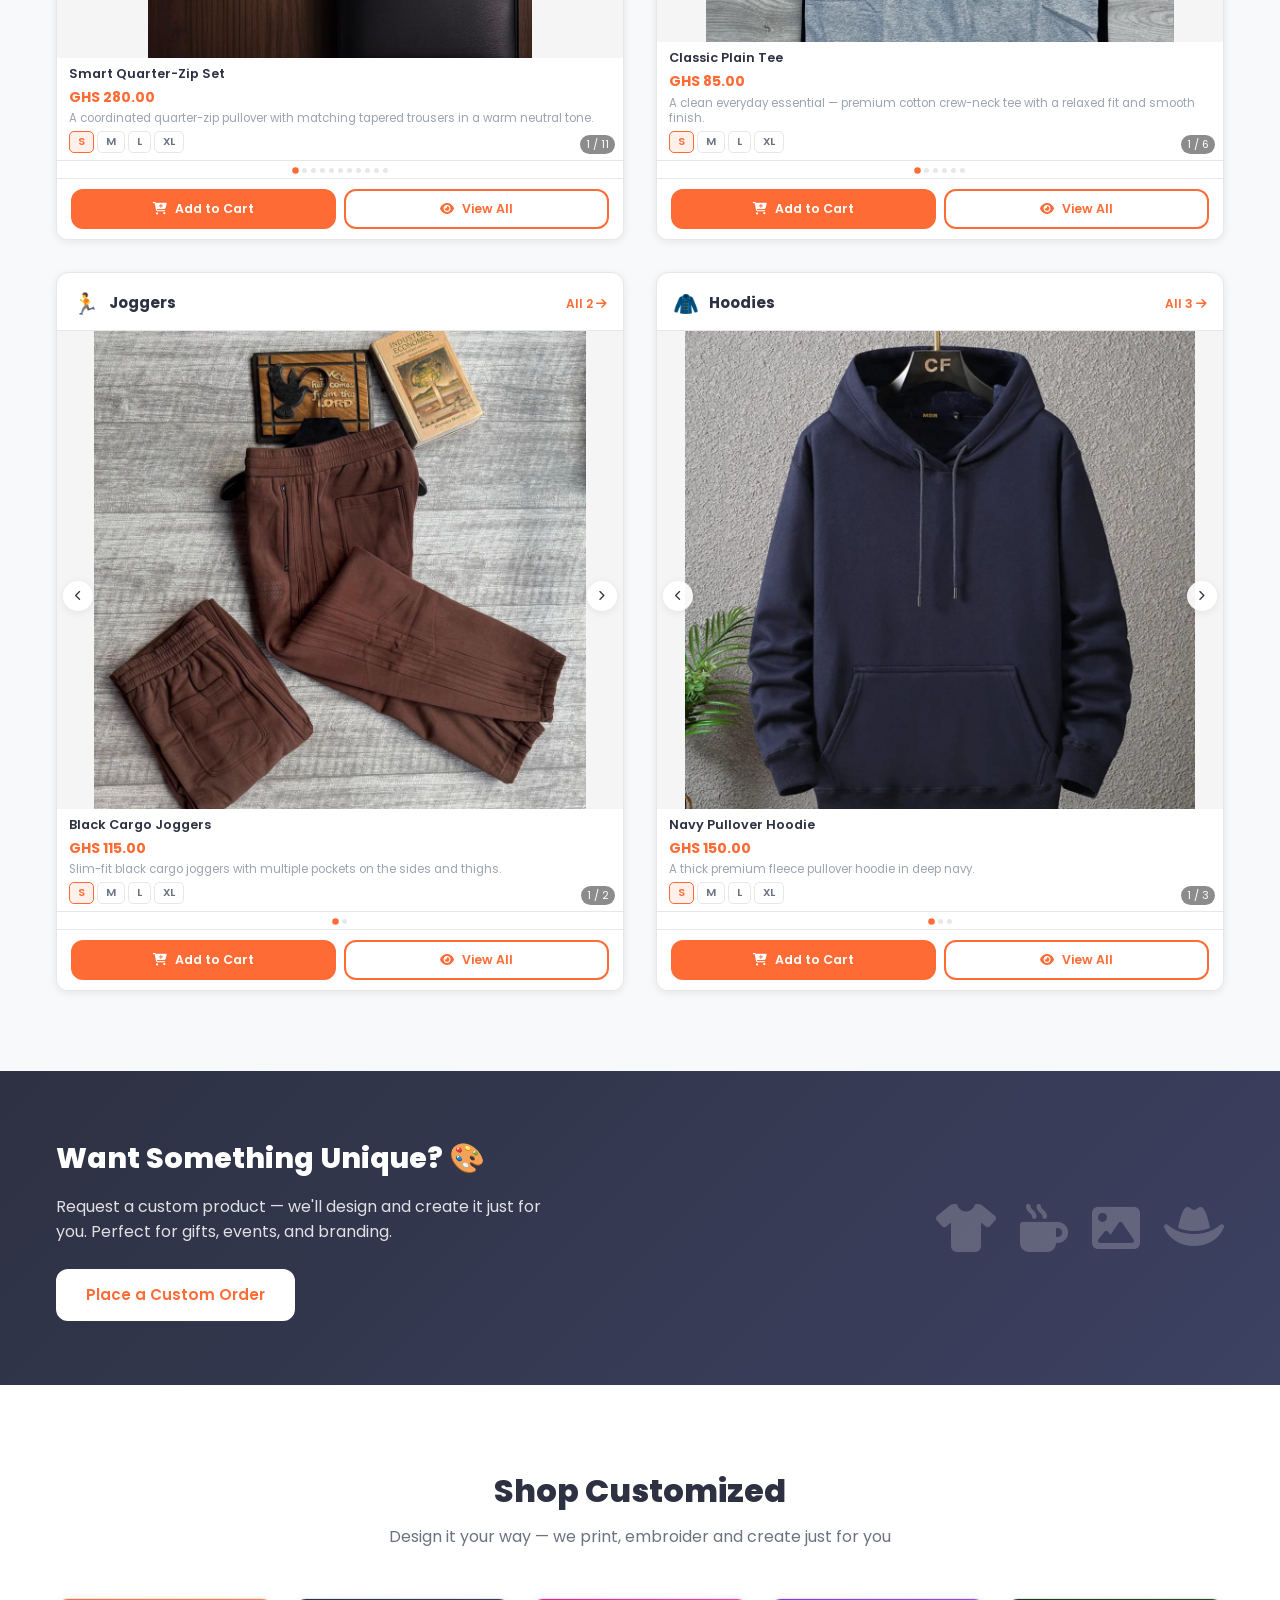
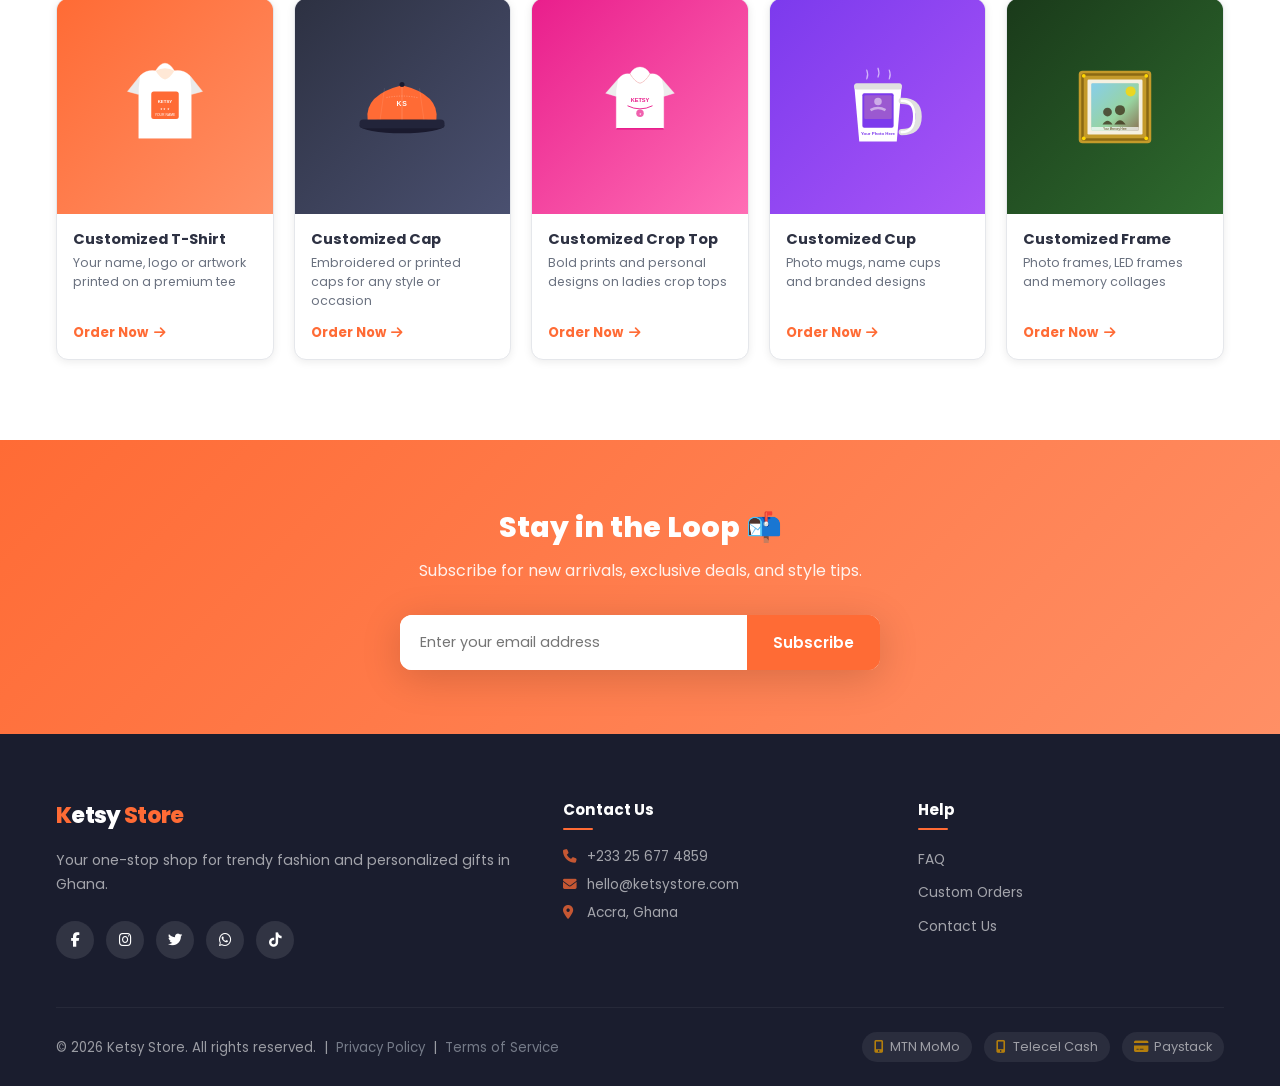
==== commit 5f7be822: "Add Paystack, new pages, domain ready" ====
--- a/index.html
+++ b/index.html
@@ -41,7 +41,7 @@
 <body>
 
 <!-- ===== ANNOUNCEMENT BAR ===== -->
-<div class="announcement-bar">🎨 Custom orders welcome &nbsp;|&nbsp; 💳 Pay via MTN Mobile Money &nbsp;|&nbsp; 🚀 Fast delivery across Ghana</div>
+<div class="announcement-bar">🎨 Custom orders welcome &nbsp;|&nbsp; 💳 Pay via MTN MoMo or Card &nbsp;|&nbsp; 🚀 Fast delivery across Ghana</div>
 
 <!-- ===== HEADER / NAVBAR ===== -->
 <header class="header" id="header">
@@ -586,7 +586,7 @@
       </div>
       <div class="footer-col">
         <h4>Contact Us</h4>
-        <p><i class="fas fa-phone"></i> +233 XX XXX XXXX</p>
+        <p><i class="fas fa-phone"></i> +233 25 677 4859</p>
         <p><i class="fas fa-envelope"></i> hello@ketsystore.com</p>
         <p><i class="fas fa-map-marker-alt"></i> Accra, Ghana</p>
       </div>
@@ -600,10 +600,11 @@
       </div>
     </div>
     <div class="footer-bottom">
-      <p>&copy; 2025 Ketsy Store. All rights reserved.</p>
+      <p>&copy; 2026 Ketsy Store. All rights reserved. &nbsp;|&nbsp; <a href="privacy-policy.html" style="color:var(--text-muted)">Privacy Policy</a> &nbsp;|&nbsp; <a href="terms.html" style="color:var(--text-muted)">Terms of Service</a></p>
       <div class="payment-badges">
         <span class="payment-badge"><i class="fas fa-mobile-alt"></i> MTN MoMo</span>
         <span class="payment-badge"><i class="fas fa-mobile-alt"></i> Telecel Cash</span>
+        <span class="payment-badge"><i class="fas fa-credit-card"></i> Paystack</span>
       </div>
     </div>
   </div>
@@ -615,7 +616,7 @@
 </button>
 
 <!-- ===== WHATSAPP FLOAT ===== -->
-<a href="https://wa.me/233000000000?text=Hi%20Ketsy%20Store%2C%20I%27d%20like%20to%20order%20something."
+<a href="https://wa.me/233256774859?text=Hi%20Ketsy%20Store%2C%20I%27d%20like%20to%20order%20something."
    class="whatsapp-float" target="_blank" rel="noopener" aria-label="Chat on WhatsApp">
   <i class="fab fa-whatsapp"></i>
   <span class="wa-label">Chat with us</span>
